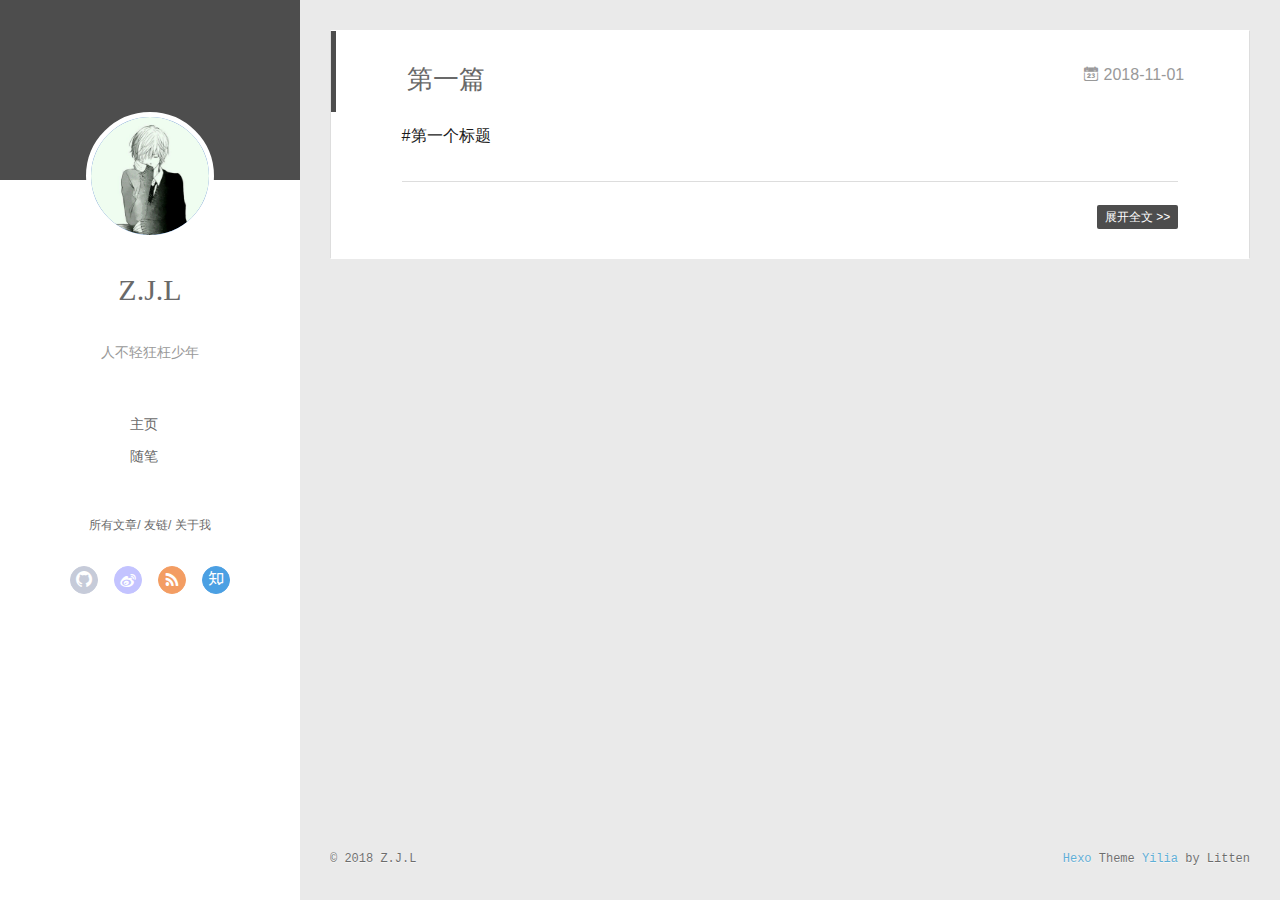
==== index.html @ ab275762 "Site updated: 2018-11-01 22:11:10" ====
<!DOCTYPE html>
<html>
<head><meta name="generator" content="Hexo 3.8.0">
  <meta charset="utf-8">
  
  <meta name="renderer" content="webkit">
  <meta http-equiv="X-UA-Compatible" content="IE=edge">
  <link rel="dns-prefetch" href="airoure.xyz">
  <title>Airoure</title>
  <meta name="viewport" content="width=device-width, initial-scale=1, maximum-scale=1">
  <meta property="og:type" content="website">
<meta property="og:title" content="Airoure">
<meta property="og:url" content="airoure.xyz/index.html">
<meta property="og:site_name" content="Airoure">
<meta property="og:locale" content="zh-CN">
<meta name="twitter:card" content="summary">
<meta name="twitter:title" content="Airoure">
  
    <link rel="alternative" href="/atom.xml" title="Airoure" type="application/atom+xml">
  
  
    <link rel="icon" href="/favicon.png">
  
  <link rel="stylesheet" type="text/css" href="/./main.0cf68a.css">
  <style type="text/css">
  
    #container.show {
      background: linear-gradient(200deg,#a0cfe4,#e8c37e);
    }
  </style>
  

  

</head>
</html>
<body>
  <div id="container" q-class="show:isCtnShow">
    <canvas id="anm-canvas" class="anm-canvas"></canvas>
    <div class="left-col" q-class="show:isShow">
      
<div class="overlay" style="background: #4d4d4d"></div>
<div class="intrude-less">
	<header id="header" class="inner">
		<a href="/" class="profilepic">
			<img src="/head.jpg" class="js-avatar">
		</a>
		<hgroup>
		  <h1 class="header-author"><a href="/">Z.J.L</a></h1>
		</hgroup>
		
		<p class="header-subtitle">人不轻狂枉少年</p>
		

		<nav class="header-menu">
			<ul>
			
				<li><a href="/">主页</a></li>
	        
				<li><a href="/tags/随笔/">随笔</a></li>
	        
			</ul>
		</nav>
		<nav class="header-smart-menu">
    		
    			
    			<a q-on="click: openSlider(e, 'innerArchive')" href="javascript:void(0)">所有文章</a>
    			
            
    			
    			<a q-on="click: openSlider(e, 'friends')" href="javascript:void(0)">友链</a>
    			
            
    			
    			<a q-on="click: openSlider(e, 'aboutme')" href="javascript:void(0)">关于我</a>
    			
            
		</nav>
		<nav class="header-nav">
			<div class="social">
				
					<a class="github" target="_blank" href="#" title="github"><i class="icon-github"></i></a>
		        
					<a class="weibo" target="_blank" href="#" title="weibo"><i class="icon-weibo"></i></a>
		        
					<a class="rss" target="_blank" href="#" title="rss"><i class="icon-rss"></i></a>
		        
					<a class="zhihu" target="_blank" href="#" title="zhihu"><i class="icon-zhihu"></i></a>
		        
			</div>
		</nav>
	</header>		
</div>

    </div>
    <div class="mid-col" q-class="show:isShow,hide:isShow|isFalse">
      
<nav id="mobile-nav">
  	<div class="overlay js-overlay" style="background: #4d4d4d"></div>
	<div class="btnctn js-mobile-btnctn">
  		<div class="slider-trigger list" q-on="click: openSlider(e)"><i class="icon icon-sort"></i></div>
	</div>
	<div class="intrude-less">
		<header id="header" class="inner">
			<div class="profilepic">
				<img src="/head.jpg" class="js-avatar">
			</div>
			<hgroup>
			  <h1 class="header-author js-header-author">Z.J.L</h1>
			</hgroup>
			
			<p class="header-subtitle"><i class="icon icon-quo-left"></i>人不轻狂枉少年<i class="icon icon-quo-right"></i></p>
			
			
			
				
			
				
			
			
			
			<nav class="header-nav">
				<div class="social">
					
						<a class="github" target="_blank" href="#" title="github"><i class="icon-github"></i></a>
			        
						<a class="weibo" target="_blank" href="#" title="weibo"><i class="icon-weibo"></i></a>
			        
						<a class="rss" target="_blank" href="#" title="rss"><i class="icon-rss"></i></a>
			        
						<a class="zhihu" target="_blank" href="#" title="zhihu"><i class="icon-zhihu"></i></a>
			        
				</div>
			</nav>

			<nav class="header-menu js-header-menu">
				<ul style="width: 50%">
				
				
					<li style="width: 50%"><a href="/">主页</a></li>
		        
					<li style="width: 50%"><a href="/tags/随笔/">随笔</a></li>
		        
				</ul>
			</nav>
		</header>				
	</div>
	<div class="mobile-mask" style="display:none" q-show="isShow"></div>
</nav>

      <div id="wrapper" class="body-wrap">
        <div class="menu-l">
          <div class="canvas-wrap">
            <canvas data-colors="#eaeaea" data-sectionHeight="100" data-contentId="js-content" id="myCanvas1" class="anm-canvas"></canvas>
          </div>
          <div id="js-content" class="content-ll">
            
  
    <article id="post-第一篇" class="article article-type-post  article-index" itemscope="" itemprop="blogPost">
  <div class="article-inner">
    
      <header class="article-header">
        
  
    <h1 itemprop="name">
      <a class="article-title" href="/2018/11/01/第一篇/">第一篇</a>
    </h1>
  

        
        <a href="/2018/11/01/第一篇/" class="archive-article-date">
  	<time datetime="2018-11-01T06:57:32.000Z" itemprop="datePublished"><i class="icon-calendar icon"></i>2018-11-01</time>
</a>
        
      </header>
    
    <div class="article-entry" itemprop="articleBody">
      
        <p>#第一个标题</p>

      

      
    </div>
    <div class="article-info article-info-index">
      
      
      

      
        <p class="article-more-link">
          <a class="article-more-a" href="/2018/11/01/第一篇/">展开全文 >></a>
        </p>
      

      
      <div class="clearfix"></div>
    </div>
  </div>
</article>

<aside class="wrap-side-operation">
    <div class="mod-side-operation">
        
        <div class="jump-container" id="js-jump-container" style="display:none;">
            <a href="javascript:void(0)" class="mod-side-operation__jump-to-top">
                <i class="icon-font icon-back"></i>
            </a>
            <div id="js-jump-plan-container" class="jump-plan-container" style="top: -11px;">
                <i class="icon-font icon-plane jump-plane"></i>
            </div>
        </div>
        
        
    </div>
</aside>




  
  


          </div>
        </div>
      </div>
      <footer id="footer">
  <div class="outer">
    <div id="footer-info">
    	<div class="footer-left">
    		&copy; 2018 Z.J.L
    	</div>
      	<div class="footer-right">
      		<a href="http://hexo.io/" target="_blank">Hexo</a>  Theme <a href="https://github.com/litten/hexo-theme-yilia" target="_blank">Yilia</a> by Litten
      	</div>
    </div>
  </div>
</footer>
    </div>
    <script>
	var yiliaConfig = {
		mathjax: false,
		isHome: true,
		isPost: false,
		isArchive: false,
		isTag: false,
		isCategory: false,
		open_in_new: false,
		toc_hide_index: true,
		root: "/",
		innerArchive: true,
		showTags: false
	}
</script>

<script>!function(t){function n(e){if(r[e])return r[e].exports;var i=r[e]={exports:{},id:e,loaded:!1};return t[e].call(i.exports,i,i.exports,n),i.loaded=!0,i.exports}var r={};n.m=t,n.c=r,n.p="./",n(0)}([function(t,n,r){r(195),t.exports=r(191)},function(t,n,r){var e=r(3),i=r(52),o=r(27),u=r(28),c=r(53),f="prototype",a=function(t,n,r){var s,l,h,v,p=t&a.F,d=t&a.G,y=t&a.S,g=t&a.P,b=t&a.B,m=d?e:y?e[n]||(e[n]={}):(e[n]||{})[f],x=d?i:i[n]||(i[n]={}),w=x[f]||(x[f]={});d&&(r=n);for(s in r)l=!p&&m&&void 0!==m[s],h=(l?m:r)[s],v=b&&l?c(h,e):g&&"function"==typeof h?c(Function.call,h):h,m&&u(m,s,h,t&a.U),x[s]!=h&&o(x,s,v),g&&w[s]!=h&&(w[s]=h)};e.core=i,a.F=1,a.G=2,a.S=4,a.P=8,a.B=16,a.W=32,a.U=64,a.R=128,t.exports=a},function(t,n,r){var e=r(6);t.exports=function(t){if(!e(t))throw TypeError(t+" is not an object!");return t}},function(t,n){var r=t.exports="undefined"!=typeof window&&window.Math==Math?window:"undefined"!=typeof self&&self.Math==Math?self:Function("return this")();"number"==typeof __g&&(__g=r)},function(t,n){t.exports=function(t){try{return!!t()}catch(t){return!0}}},function(t,n){var r=t.exports="undefined"!=typeof window&&window.Math==Math?window:"undefined"!=typeof self&&self.Math==Math?self:Function("return this")();"number"==typeof __g&&(__g=r)},function(t,n){t.exports=function(t){return"object"==typeof t?null!==t:"function"==typeof t}},function(t,n,r){var e=r(126)("wks"),i=r(76),o=r(3).Symbol,u="function"==typeof o;(t.exports=function(t){return e[t]||(e[t]=u&&o[t]||(u?o:i)("Symbol."+t))}).store=e},function(t,n){var r={}.hasOwnProperty;t.exports=function(t,n){return r.call(t,n)}},function(t,n,r){var e=r(94),i=r(33);t.exports=function(t){return e(i(t))}},function(t,n,r){t.exports=!r(4)(function(){return 7!=Object.defineProperty({},"a",{get:function(){return 7}}).a})},function(t,n,r){var e=r(2),i=r(167),o=r(50),u=Object.defineProperty;n.f=r(10)?Object.defineProperty:function(t,n,r){if(e(t),n=o(n,!0),e(r),i)try{return u(t,n,r)}catch(t){}if("get"in r||"set"in r)throw TypeError("Accessors not supported!");return"value"in r&&(t[n]=r.value),t}},function(t,n,r){t.exports=!r(18)(function(){return 7!=Object.defineProperty({},"a",{get:function(){return 7}}).a})},function(t,n,r){var e=r(14),i=r(22);t.exports=r(12)?function(t,n,r){return e.f(t,n,i(1,r))}:function(t,n,r){return t[n]=r,t}},function(t,n,r){var e=r(20),i=r(58),o=r(42),u=Object.defineProperty;n.f=r(12)?Object.defineProperty:function(t,n,r){if(e(t),n=o(n,!0),e(r),i)try{return u(t,n,r)}catch(t){}if("get"in r||"set"in r)throw TypeError("Accessors not supported!");return"value"in r&&(t[n]=r.value),t}},function(t,n,r){var e=r(40)("wks"),i=r(23),o=r(5).Symbol,u="function"==typeof o;(t.exports=function(t){return e[t]||(e[t]=u&&o[t]||(u?o:i)("Symbol."+t))}).store=e},function(t,n,r){var e=r(67),i=Math.min;t.exports=function(t){return t>0?i(e(t),9007199254740991):0}},function(t,n,r){var e=r(46);t.exports=function(t){return Object(e(t))}},function(t,n){t.exports=function(t){try{return!!t()}catch(t){return!0}}},function(t,n,r){var e=r(63),i=r(34);t.exports=Object.keys||function(t){return e(t,i)}},function(t,n,r){var e=r(21);t.exports=function(t){if(!e(t))throw TypeError(t+" is not an object!");return t}},function(t,n){t.exports=function(t){return"object"==typeof t?null!==t:"function"==typeof t}},function(t,n){t.exports=function(t,n){return{enumerable:!(1&t),configurable:!(2&t),writable:!(4&t),value:n}}},function(t,n){var r=0,e=Math.random();t.exports=function(t){return"Symbol(".concat(void 0===t?"":t,")_",(++r+e).toString(36))}},function(t,n){var r={}.hasOwnProperty;t.exports=function(t,n){return r.call(t,n)}},function(t,n){var r=t.exports={version:"2.4.0"};"number"==typeof __e&&(__e=r)},function(t,n){t.exports=function(t){if("function"!=typeof t)throw TypeError(t+" is not a function!");return t}},function(t,n,r){var e=r(11),i=r(66);t.exports=r(10)?function(t,n,r){return e.f(t,n,i(1,r))}:function(t,n,r){return t[n]=r,t}},function(t,n,r){var e=r(3),i=r(27),o=r(24),u=r(76)("src"),c="toString",f=Function[c],a=(""+f).split(c);r(52).inspectSource=function(t){return f.call(t)},(t.exports=function(t,n,r,c){var f="function"==typeof r;f&&(o(r,"name")||i(r,"name",n)),t[n]!==r&&(f&&(o(r,u)||i(r,u,t[n]?""+t[n]:a.join(String(n)))),t===e?t[n]=r:c?t[n]?t[n]=r:i(t,n,r):(delete t[n],i(t,n,r)))})(Function.prototype,c,function(){return"function"==typeof this&&this[u]||f.call(this)})},function(t,n,r){var e=r(1),i=r(4),o=r(46),u=function(t,n,r,e){var i=String(o(t)),u="<"+n;return""!==r&&(u+=" "+r+'="'+String(e).replace(/"/g,"&quot;")+'"'),u+">"+i+"</"+n+">"};t.exports=function(t,n){var r={};r[t]=n(u),e(e.P+e.F*i(function(){var n=""[t]('"');return n!==n.toLowerCase()||n.split('"').length>3}),"String",r)}},function(t,n,r){var e=r(115),i=r(46);t.exports=function(t){return e(i(t))}},function(t,n,r){var e=r(116),i=r(66),o=r(30),u=r(50),c=r(24),f=r(167),a=Object.getOwnPropertyDescriptor;n.f=r(10)?a:function(t,n){if(t=o(t),n=u(n,!0),f)try{return a(t,n)}catch(t){}if(c(t,n))return i(!e.f.call(t,n),t[n])}},function(t,n,r){var e=r(24),i=r(17),o=r(145)("IE_PROTO"),u=Object.prototype;t.exports=Object.getPrototypeOf||function(t){return t=i(t),e(t,o)?t[o]:"function"==typeof t.constructor&&t instanceof t.constructor?t.constructor.prototype:t instanceof Object?u:null}},function(t,n){t.exports=function(t){if(void 0==t)throw TypeError("Can't call method on  "+t);return t}},function(t,n){t.exports="constructor,hasOwnProperty,isPrototypeOf,propertyIsEnumerable,toLocaleString,toString,valueOf".split(",")},function(t,n){t.exports={}},function(t,n){t.exports=!0},function(t,n){n.f={}.propertyIsEnumerable},function(t,n,r){var e=r(14).f,i=r(8),o=r(15)("toStringTag");t.exports=function(t,n,r){t&&!i(t=r?t:t.prototype,o)&&e(t,o,{configurable:!0,value:n})}},function(t,n,r){var e=r(40)("keys"),i=r(23);t.exports=function(t){return e[t]||(e[t]=i(t))}},function(t,n,r){var e=r(5),i="__core-js_shared__",o=e[i]||(e[i]={});t.exports=function(t){return o[t]||(o[t]={})}},function(t,n){var r=Math.ceil,e=Math.floor;t.exports=function(t){return isNaN(t=+t)?0:(t>0?e:r)(t)}},function(t,n,r){var e=r(21);t.exports=function(t,n){if(!e(t))return t;var r,i;if(n&&"function"==typeof(r=t.toString)&&!e(i=r.call(t)))return i;if("function"==typeof(r=t.valueOf)&&!e(i=r.call(t)))return i;if(!n&&"function"==typeof(r=t.toString)&&!e(i=r.call(t)))return i;throw TypeError("Can't convert object to primitive value")}},function(t,n,r){var e=r(5),i=r(25),o=r(36),u=r(44),c=r(14).f;t.exports=function(t){var n=i.Symbol||(i.Symbol=o?{}:e.Symbol||{});"_"==t.charAt(0)||t in n||c(n,t,{value:u.f(t)})}},function(t,n,r){n.f=r(15)},function(t,n){var r={}.toString;t.exports=function(t){return r.call(t).slice(8,-1)}},function(t,n){t.exports=function(t){if(void 0==t)throw TypeError("Can't call method on  "+t);return t}},function(t,n,r){var e=r(4);t.exports=function(t,n){return!!t&&e(function(){n?t.call(null,function(){},1):t.call(null)})}},function(t,n,r){var e=r(53),i=r(115),o=r(17),u=r(16),c=r(203);t.exports=function(t,n){var r=1==t,f=2==t,a=3==t,s=4==t,l=6==t,h=5==t||l,v=n||c;return function(n,c,p){for(var d,y,g=o(n),b=i(g),m=e(c,p,3),x=u(b.length),w=0,S=r?v(n,x):f?v(n,0):void 0;x>w;w++)if((h||w in b)&&(d=b[w],y=m(d,w,g),t))if(r)S[w]=y;else if(y)switch(t){case 3:return!0;case 5:return d;case 6:return w;case 2:S.push(d)}else if(s)return!1;return l?-1:a||s?s:S}}},function(t,n,r){var e=r(1),i=r(52),o=r(4);t.exports=function(t,n){var r=(i.Object||{})[t]||Object[t],u={};u[t]=n(r),e(e.S+e.F*o(function(){r(1)}),"Object",u)}},function(t,n,r){var e=r(6);t.exports=function(t,n){if(!e(t))return t;var r,i;if(n&&"function"==typeof(r=t.toString)&&!e(i=r.call(t)))return i;if("function"==typeof(r=t.valueOf)&&!e(i=r.call(t)))return i;if(!n&&"function"==typeof(r=t.toString)&&!e(i=r.call(t)))return i;throw TypeError("Can't convert object to primitive value")}},function(t,n,r){var e=r(5),i=r(25),o=r(91),u=r(13),c="prototype",f=function(t,n,r){var a,s,l,h=t&f.F,v=t&f.G,p=t&f.S,d=t&f.P,y=t&f.B,g=t&f.W,b=v?i:i[n]||(i[n]={}),m=b[c],x=v?e:p?e[n]:(e[n]||{})[c];v&&(r=n);for(a in r)(s=!h&&x&&void 0!==x[a])&&a in b||(l=s?x[a]:r[a],b[a]=v&&"function"!=typeof x[a]?r[a]:y&&s?o(l,e):g&&x[a]==l?function(t){var n=function(n,r,e){if(this instanceof t){switch(arguments.length){case 0:return new t;case 1:return new t(n);case 2:return new t(n,r)}return new t(n,r,e)}return t.apply(this,arguments)};return n[c]=t[c],n}(l):d&&"function"==typeof l?o(Function.call,l):l,d&&((b.virtual||(b.virtual={}))[a]=l,t&f.R&&m&&!m[a]&&u(m,a,l)))};f.F=1,f.G=2,f.S=4,f.P=8,f.B=16,f.W=32,f.U=64,f.R=128,t.exports=f},function(t,n){var r=t.exports={version:"2.4.0"};"number"==typeof __e&&(__e=r)},function(t,n,r){var e=r(26);t.exports=function(t,n,r){if(e(t),void 0===n)return t;switch(r){case 1:return function(r){return t.call(n,r)};case 2:return function(r,e){return t.call(n,r,e)};case 3:return function(r,e,i){return t.call(n,r,e,i)}}return function(){return t.apply(n,arguments)}}},function(t,n,r){var e=r(183),i=r(1),o=r(126)("metadata"),u=o.store||(o.store=new(r(186))),c=function(t,n,r){var i=u.get(t);if(!i){if(!r)return;u.set(t,i=new e)}var o=i.get(n);if(!o){if(!r)return;i.set(n,o=new e)}return o},f=function(t,n,r){var e=c(n,r,!1);return void 0!==e&&e.has(t)},a=function(t,n,r){var e=c(n,r,!1);return void 0===e?void 0:e.get(t)},s=function(t,n,r,e){c(r,e,!0).set(t,n)},l=function(t,n){var r=c(t,n,!1),e=[];return r&&r.forEach(function(t,n){e.push(n)}),e},h=function(t){return void 0===t||"symbol"==typeof t?t:String(t)},v=function(t){i(i.S,"Reflect",t)};t.exports={store:u,map:c,has:f,get:a,set:s,keys:l,key:h,exp:v}},function(t,n,r){"use strict";if(r(10)){var e=r(69),i=r(3),o=r(4),u=r(1),c=r(127),f=r(152),a=r(53),s=r(68),l=r(66),h=r(27),v=r(73),p=r(67),d=r(16),y=r(75),g=r(50),b=r(24),m=r(180),x=r(114),w=r(6),S=r(17),_=r(137),O=r(70),E=r(32),P=r(71).f,j=r(154),F=r(76),M=r(7),A=r(48),N=r(117),T=r(146),I=r(155),k=r(80),L=r(123),R=r(74),C=r(130),D=r(160),U=r(11),W=r(31),G=U.f,B=W.f,V=i.RangeError,z=i.TypeError,q=i.Uint8Array,K="ArrayBuffer",J="Shared"+K,Y="BYTES_PER_ELEMENT",H="prototype",$=Array[H],X=f.ArrayBuffer,Q=f.DataView,Z=A(0),tt=A(2),nt=A(3),rt=A(4),et=A(5),it=A(6),ot=N(!0),ut=N(!1),ct=I.values,ft=I.keys,at=I.entries,st=$.lastIndexOf,lt=$.reduce,ht=$.reduceRight,vt=$.join,pt=$.sort,dt=$.slice,yt=$.toString,gt=$.toLocaleString,bt=M("iterator"),mt=M("toStringTag"),xt=F("typed_constructor"),wt=F("def_constructor"),St=c.CONSTR,_t=c.TYPED,Ot=c.VIEW,Et="Wrong length!",Pt=A(1,function(t,n){return Tt(T(t,t[wt]),n)}),jt=o(function(){return 1===new q(new Uint16Array([1]).buffer)[0]}),Ft=!!q&&!!q[H].set&&o(function(){new q(1).set({})}),Mt=function(t,n){if(void 0===t)throw z(Et);var r=+t,e=d(t);if(n&&!m(r,e))throw V(Et);return e},At=function(t,n){var r=p(t);if(r<0||r%n)throw V("Wrong offset!");return r},Nt=function(t){if(w(t)&&_t in t)return t;throw z(t+" is not a typed array!")},Tt=function(t,n){if(!(w(t)&&xt in t))throw z("It is not a typed array constructor!");return new t(n)},It=function(t,n){return kt(T(t,t[wt]),n)},kt=function(t,n){for(var r=0,e=n.length,i=Tt(t,e);e>r;)i[r]=n[r++];return i},Lt=function(t,n,r){G(t,n,{get:function(){return this._d[r]}})},Rt=function(t){var n,r,e,i,o,u,c=S(t),f=arguments.length,s=f>1?arguments[1]:void 0,l=void 0!==s,h=j(c);if(void 0!=h&&!_(h)){for(u=h.call(c),e=[],n=0;!(o=u.next()).done;n++)e.push(o.value);c=e}for(l&&f>2&&(s=a(s,arguments[2],2)),n=0,r=d(c.length),i=Tt(this,r);r>n;n++)i[n]=l?s(c[n],n):c[n];return i},Ct=function(){for(var t=0,n=arguments.length,r=Tt(this,n);n>t;)r[t]=arguments[t++];return r},Dt=!!q&&o(function(){gt.call(new q(1))}),Ut=function(){return gt.apply(Dt?dt.call(Nt(this)):Nt(this),arguments)},Wt={copyWithin:function(t,n){return D.call(Nt(this),t,n,arguments.length>2?arguments[2]:void 0)},every:function(t){return rt(Nt(this),t,arguments.length>1?arguments[1]:void 0)},fill:function(t){return C.apply(Nt(this),arguments)},filter:function(t){return It(this,tt(Nt(this),t,arguments.length>1?arguments[1]:void 0))},find:function(t){return et(Nt(this),t,arguments.length>1?arguments[1]:void 0)},findIndex:function(t){return it(Nt(this),t,arguments.length>1?arguments[1]:void 0)},forEach:function(t){Z(Nt(this),t,arguments.length>1?arguments[1]:void 0)},indexOf:function(t){return ut(Nt(this),t,arguments.length>1?arguments[1]:void 0)},includes:function(t){return ot(Nt(this),t,arguments.length>1?arguments[1]:void 0)},join:function(t){return vt.apply(Nt(this),arguments)},lastIndexOf:function(t){return st.apply(Nt(this),arguments)},map:function(t){return Pt(Nt(this),t,arguments.length>1?arguments[1]:void 0)},reduce:function(t){return lt.apply(Nt(this),arguments)},reduceRight:function(t){return ht.apply(Nt(this),arguments)},reverse:function(){for(var t,n=this,r=Nt(n).length,e=Math.floor(r/2),i=0;i<e;)t=n[i],n[i++]=n[--r],n[r]=t;return n},some:function(t){return nt(Nt(this),t,arguments.length>1?arguments[1]:void 0)},sort:function(t){return pt.call(Nt(this),t)},subarray:function(t,n){var r=Nt(this),e=r.length,i=y(t,e);return new(T(r,r[wt]))(r.buffer,r.byteOffset+i*r.BYTES_PER_ELEMENT,d((void 0===n?e:y(n,e))-i))}},Gt=function(t,n){return It(this,dt.call(Nt(this),t,n))},Bt=function(t){Nt(this);var n=At(arguments[1],1),r=this.length,e=S(t),i=d(e.length),o=0;if(i+n>r)throw V(Et);for(;o<i;)this[n+o]=e[o++]},Vt={entries:function(){return at.call(Nt(this))},keys:function(){return ft.call(Nt(this))},values:function(){return ct.call(Nt(this))}},zt=function(t,n){return w(t)&&t[_t]&&"symbol"!=typeof n&&n in t&&String(+n)==String(n)},qt=function(t,n){return zt(t,n=g(n,!0))?l(2,t[n]):B(t,n)},Kt=function(t,n,r){return!(zt(t,n=g(n,!0))&&w(r)&&b(r,"value"))||b(r,"get")||b(r,"set")||r.configurable||b(r,"writable")&&!r.writable||b(r,"enumerable")&&!r.enumerable?G(t,n,r):(t[n]=r.value,t)};St||(W.f=qt,U.f=Kt),u(u.S+u.F*!St,"Object",{getOwnPropertyDescriptor:qt,defineProperty:Kt}),o(function(){yt.call({})})&&(yt=gt=function(){return vt.call(this)});var Jt=v({},Wt);v(Jt,Vt),h(Jt,bt,Vt.values),v(Jt,{slice:Gt,set:Bt,constructor:function(){},toString:yt,toLocaleString:Ut}),Lt(Jt,"buffer","b"),Lt(Jt,"byteOffset","o"),Lt(Jt,"byteLength","l"),Lt(Jt,"length","e"),G(Jt,mt,{get:function(){return this[_t]}}),t.exports=function(t,n,r,f){f=!!f;var a=t+(f?"Clamped":"")+"Array",l="Uint8Array"!=a,v="get"+t,p="set"+t,y=i[a],g=y||{},b=y&&E(y),m=!y||!c.ABV,S={},_=y&&y[H],j=function(t,r){var e=t._d;return e.v[v](r*n+e.o,jt)},F=function(t,r,e){var i=t._d;f&&(e=(e=Math.round(e))<0?0:e>255?255:255&e),i.v[p](r*n+i.o,e,jt)},M=function(t,n){G(t,n,{get:function(){return j(this,n)},set:function(t){return F(this,n,t)},enumerable:!0})};m?(y=r(function(t,r,e,i){s(t,y,a,"_d");var o,u,c,f,l=0,v=0;if(w(r)){if(!(r instanceof X||(f=x(r))==K||f==J))return _t in r?kt(y,r):Rt.call(y,r);o=r,v=At(e,n);var p=r.byteLength;if(void 0===i){if(p%n)throw V(Et);if((u=p-v)<0)throw V(Et)}else if((u=d(i)*n)+v>p)throw V(Et);c=u/n}else c=Mt(r,!0),u=c*n,o=new X(u);for(h(t,"_d",{b:o,o:v,l:u,e:c,v:new Q(o)});l<c;)M(t,l++)}),_=y[H]=O(Jt),h(_,"constructor",y)):L(function(t){new y(null),new y(t)},!0)||(y=r(function(t,r,e,i){s(t,y,a);var o;return w(r)?r instanceof X||(o=x(r))==K||o==J?void 0!==i?new g(r,At(e,n),i):void 0!==e?new g(r,At(e,n)):new g(r):_t in r?kt(y,r):Rt.call(y,r):new g(Mt(r,l))}),Z(b!==Function.prototype?P(g).concat(P(b)):P(g),function(t){t in y||h(y,t,g[t])}),y[H]=_,e||(_.constructor=y));var A=_[bt],N=!!A&&("values"==A.name||void 0==A.name),T=Vt.values;h(y,xt,!0),h(_,_t,a),h(_,Ot,!0),h(_,wt,y),(f?new y(1)[mt]==a:mt in _)||G(_,mt,{get:function(){return a}}),S[a]=y,u(u.G+u.W+u.F*(y!=g),S),u(u.S,a,{BYTES_PER_ELEMENT:n,from:Rt,of:Ct}),Y in _||h(_,Y,n),u(u.P,a,Wt),R(a),u(u.P+u.F*Ft,a,{set:Bt}),u(u.P+u.F*!N,a,Vt),u(u.P+u.F*(_.toString!=yt),a,{toString:yt}),u(u.P+u.F*o(function(){new y(1).slice()}),a,{slice:Gt}),u(u.P+u.F*(o(function(){return[1,2].toLocaleString()!=new y([1,2]).toLocaleString()})||!o(function(){_.toLocaleString.call([1,2])})),a,{toLocaleString:Ut}),k[a]=N?A:T,e||N||h(_,bt,T)}}else t.exports=function(){}},function(t,n){var r={}.toString;t.exports=function(t){return r.call(t).slice(8,-1)}},function(t,n,r){var e=r(21),i=r(5).document,o=e(i)&&e(i.createElement);t.exports=function(t){return o?i.createElement(t):{}}},function(t,n,r){t.exports=!r(12)&&!r(18)(function(){return 7!=Object.defineProperty(r(57)("div"),"a",{get:function(){return 7}}).a})},function(t,n,r){"use strict";var e=r(36),i=r(51),o=r(64),u=r(13),c=r(8),f=r(35),a=r(96),s=r(38),l=r(103),h=r(15)("iterator"),v=!([].keys&&"next"in[].keys()),p="keys",d="values",y=function(){return this};t.exports=function(t,n,r,g,b,m,x){a(r,n,g);var w,S,_,O=function(t){if(!v&&t in F)return F[t];switch(t){case p:case d:return function(){return new r(this,t)}}return function(){return new r(this,t)}},E=n+" Iterator",P=b==d,j=!1,F=t.prototype,M=F[h]||F["@@iterator"]||b&&F[b],A=M||O(b),N=b?P?O("entries"):A:void 0,T="Array"==n?F.entries||M:M;if(T&&(_=l(T.call(new t)))!==Object.prototype&&(s(_,E,!0),e||c(_,h)||u(_,h,y)),P&&M&&M.name!==d&&(j=!0,A=function(){return M.call(this)}),e&&!x||!v&&!j&&F[h]||u(F,h,A),f[n]=A,f[E]=y,b)if(w={values:P?A:O(d),keys:m?A:O(p),entries:N},x)for(S in w)S in F||o(F,S,w[S]);else i(i.P+i.F*(v||j),n,w);return w}},function(t,n,r){var e=r(20),i=r(100),o=r(34),u=r(39)("IE_PROTO"),c=function(){},f="prototype",a=function(){var t,n=r(57)("iframe"),e=o.length;for(n.style.display="none",r(93).appendChild(n),n.src="javascript:",t=n.contentWindow.document,t.open(),t.write("<script>document.F=Object<\/script>"),t.close(),a=t.F;e--;)delete a[f][o[e]];return a()};t.exports=Object.create||function(t,n){var r;return null!==t?(c[f]=e(t),r=new c,c[f]=null,r[u]=t):r=a(),void 0===n?r:i(r,n)}},function(t,n,r){var e=r(63),i=r(34).concat("length","prototype");n.f=Object.getOwnPropertyNames||function(t){return e(t,i)}},function(t,n){n.f=Object.getOwnPropertySymbols},function(t,n,r){var e=r(8),i=r(9),o=r(90)(!1),u=r(39)("IE_PROTO");t.exports=function(t,n){var r,c=i(t),f=0,a=[];for(r in c)r!=u&&e(c,r)&&a.push(r);for(;n.length>f;)e(c,r=n[f++])&&(~o(a,r)||a.push(r));return a}},function(t,n,r){t.exports=r(13)},function(t,n,r){var e=r(76)("meta"),i=r(6),o=r(24),u=r(11).f,c=0,f=Object.isExtensible||function(){return!0},a=!r(4)(function(){return f(Object.preventExtensions({}))}),s=function(t){u(t,e,{value:{i:"O"+ ++c,w:{}}})},l=function(t,n){if(!i(t))return"symbol"==typeof t?t:("string"==typeof t?"S":"P")+t;if(!o(t,e)){if(!f(t))return"F";if(!n)return"E";s(t)}return t[e].i},h=function(t,n){if(!o(t,e)){if(!f(t))return!0;if(!n)return!1;s(t)}return t[e].w},v=function(t){return a&&p.NEED&&f(t)&&!o(t,e)&&s(t),t},p=t.exports={KEY:e,NEED:!1,fastKey:l,getWeak:h,onFreeze:v}},function(t,n){t.exports=function(t,n){return{enumerable:!(1&t),configurable:!(2&t),writable:!(4&t),value:n}}},function(t,n){var r=Math.ceil,e=Math.floor;t.exports=function(t){return isNaN(t=+t)?0:(t>0?e:r)(t)}},function(t,n){t.exports=function(t,n,r,e){if(!(t instanceof n)||void 0!==e&&e in t)throw TypeError(r+": incorrect invocation!");return t}},function(t,n){t.exports=!1},function(t,n,r){var e=r(2),i=r(173),o=r(133),u=r(145)("IE_PROTO"),c=function(){},f="prototype",a=function(){var t,n=r(132)("iframe"),e=o.length;for(n.style.display="none",r(135).appendChild(n),n.src="javascript:",t=n.contentWindow.document,t.open(),t.write("<script>document.F=Object<\/script>"),t.close(),a=t.F;e--;)delete a[f][o[e]];return a()};t.exports=Object.create||function(t,n){var r;return null!==t?(c[f]=e(t),r=new c,c[f]=null,r[u]=t):r=a(),void 0===n?r:i(r,n)}},function(t,n,r){var e=r(175),i=r(133).concat("length","prototype");n.f=Object.getOwnPropertyNames||function(t){return e(t,i)}},function(t,n,r){var e=r(175),i=r(133);t.exports=Object.keys||function(t){return e(t,i)}},function(t,n,r){var e=r(28);t.exports=function(t,n,r){for(var i in n)e(t,i,n[i],r);return t}},function(t,n,r){"use strict";var e=r(3),i=r(11),o=r(10),u=r(7)("species");t.exports=function(t){var n=e[t];o&&n&&!n[u]&&i.f(n,u,{configurable:!0,get:function(){return this}})}},function(t,n,r){var e=r(67),i=Math.max,o=Math.min;t.exports=function(t,n){return t=e(t),t<0?i(t+n,0):o(t,n)}},function(t,n){var r=0,e=Math.random();t.exports=function(t){return"Symbol(".concat(void 0===t?"":t,")_",(++r+e).toString(36))}},function(t,n,r){var e=r(33);t.exports=function(t){return Object(e(t))}},function(t,n,r){var e=r(7)("unscopables"),i=Array.prototype;void 0==i[e]&&r(27)(i,e,{}),t.exports=function(t){i[e][t]=!0}},function(t,n,r){var e=r(53),i=r(169),o=r(137),u=r(2),c=r(16),f=r(154),a={},s={},n=t.exports=function(t,n,r,l,h){var v,p,d,y,g=h?function(){return t}:f(t),b=e(r,l,n?2:1),m=0;if("function"!=typeof g)throw TypeError(t+" is not iterable!");if(o(g)){for(v=c(t.length);v>m;m++)if((y=n?b(u(p=t[m])[0],p[1]):b(t[m]))===a||y===s)return y}else for(d=g.call(t);!(p=d.next()).done;)if((y=i(d,b,p.value,n))===a||y===s)return y};n.BREAK=a,n.RETURN=s},function(t,n){t.exports={}},function(t,n,r){var e=r(11).f,i=r(24),o=r(7)("toStringTag");t.exports=function(t,n,r){t&&!i(t=r?t:t.prototype,o)&&e(t,o,{configurable:!0,value:n})}},function(t,n,r){var e=r(1),i=r(46),o=r(4),u=r(150),c="["+u+"]",f="​",a=RegExp("^"+c+c+"*"),s=RegExp(c+c+"*$"),l=function(t,n,r){var i={},c=o(function(){return!!u[t]()||f[t]()!=f}),a=i[t]=c?n(h):u[t];r&&(i[r]=a),e(e.P+e.F*c,"String",i)},h=l.trim=function(t,n){return t=String(i(t)),1&n&&(t=t.replace(a,"")),2&n&&(t=t.replace(s,"")),t};t.exports=l},function(t,n,r){t.exports={default:r(86),__esModule:!0}},function(t,n,r){t.exports={default:r(87),__esModule:!0}},function(t,n,r){"use strict";function e(t){return t&&t.__esModule?t:{default:t}}n.__esModule=!0;var i=r(84),o=e(i),u=r(83),c=e(u),f="function"==typeof c.default&&"symbol"==typeof o.default?function(t){return typeof t}:function(t){return t&&"function"==typeof c.default&&t.constructor===c.default&&t!==c.default.prototype?"symbol":typeof t};n.default="function"==typeof c.default&&"symbol"===f(o.default)?function(t){return void 0===t?"undefined":f(t)}:function(t){return t&&"function"==typeof c.default&&t.constructor===c.default&&t!==c.default.prototype?"symbol":void 0===t?"undefined":f(t)}},function(t,n,r){r(110),r(108),r(111),r(112),t.exports=r(25).Symbol},function(t,n,r){r(109),r(113),t.exports=r(44).f("iterator")},function(t,n){t.exports=function(t){if("function"!=typeof t)throw TypeError(t+" is not a function!");return t}},function(t,n){t.exports=function(){}},function(t,n,r){var e=r(9),i=r(106),o=r(105);t.exports=function(t){return function(n,r,u){var c,f=e(n),a=i(f.length),s=o(u,a);if(t&&r!=r){for(;a>s;)if((c=f[s++])!=c)return!0}else for(;a>s;s++)if((t||s in f)&&f[s]===r)return t||s||0;return!t&&-1}}},function(t,n,r){var e=r(88);t.exports=function(t,n,r){if(e(t),void 0===n)return t;switch(r){case 1:return function(r){return t.call(n,r)};case 2:return function(r,e){return t.call(n,r,e)};case 3:return function(r,e,i){return t.call(n,r,e,i)}}return function(){return t.apply(n,arguments)}}},function(t,n,r){var e=r(19),i=r(62),o=r(37);t.exports=function(t){var n=e(t),r=i.f;if(r)for(var u,c=r(t),f=o.f,a=0;c.length>a;)f.call(t,u=c[a++])&&n.push(u);return n}},function(t,n,r){t.exports=r(5).document&&document.documentElement},function(t,n,r){var e=r(56);t.exports=Object("z").propertyIsEnumerable(0)?Object:function(t){return"String"==e(t)?t.split(""):Object(t)}},function(t,n,r){var e=r(56);t.exports=Array.isArray||function(t){return"Array"==e(t)}},function(t,n,r){"use strict";var e=r(60),i=r(22),o=r(38),u={};r(13)(u,r(15)("iterator"),function(){return this}),t.exports=function(t,n,r){t.prototype=e(u,{next:i(1,r)}),o(t,n+" Iterator")}},function(t,n){t.exports=function(t,n){return{value:n,done:!!t}}},function(t,n,r){var e=r(19),i=r(9);t.exports=function(t,n){for(var r,o=i(t),u=e(o),c=u.length,f=0;c>f;)if(o[r=u[f++]]===n)return r}},function(t,n,r){var e=r(23)("meta"),i=r(21),o=r(8),u=r(14).f,c=0,f=Object.isExtensible||function(){return!0},a=!r(18)(function(){return f(Object.preventExtensions({}))}),s=function(t){u(t,e,{value:{i:"O"+ ++c,w:{}}})},l=function(t,n){if(!i(t))return"symbol"==typeof t?t:("string"==typeof t?"S":"P")+t;if(!o(t,e)){if(!f(t))return"F";if(!n)return"E";s(t)}return t[e].i},h=function(t,n){if(!o(t,e)){if(!f(t))return!0;if(!n)return!1;s(t)}return t[e].w},v=function(t){return a&&p.NEED&&f(t)&&!o(t,e)&&s(t),t},p=t.exports={KEY:e,NEED:!1,fastKey:l,getWeak:h,onFreeze:v}},function(t,n,r){var e=r(14),i=r(20),o=r(19);t.exports=r(12)?Object.defineProperties:function(t,n){i(t);for(var r,u=o(n),c=u.length,f=0;c>f;)e.f(t,r=u[f++],n[r]);return t}},function(t,n,r){var e=r(37),i=r(22),o=r(9),u=r(42),c=r(8),f=r(58),a=Object.getOwnPropertyDescriptor;n.f=r(12)?a:function(t,n){if(t=o(t),n=u(n,!0),f)try{return a(t,n)}catch(t){}if(c(t,n))return i(!e.f.call(t,n),t[n])}},function(t,n,r){var e=r(9),i=r(61).f,o={}.toString,u="object"==typeof window&&window&&Object.getOwnPropertyNames?Object.getOwnPropertyNames(window):[],c=function(t){try{return i(t)}catch(t){return u.slice()}};t.exports.f=function(t){return u&&"[object Window]"==o.call(t)?c(t):i(e(t))}},function(t,n,r){var e=r(8),i=r(77),o=r(39)("IE_PROTO"),u=Object.prototype;t.exports=Object.getPrototypeOf||function(t){return t=i(t),e(t,o)?t[o]:"function"==typeof t.constructor&&t instanceof t.constructor?t.constructor.prototype:t instanceof Object?u:null}},function(t,n,r){var e=r(41),i=r(33);t.exports=function(t){return function(n,r){var o,u,c=String(i(n)),f=e(r),a=c.length;return f<0||f>=a?t?"":void 0:(o=c.charCodeAt(f),o<55296||o>56319||f+1===a||(u=c.charCodeAt(f+1))<56320||u>57343?t?c.charAt(f):o:t?c.slice(f,f+2):u-56320+(o-55296<<10)+65536)}}},function(t,n,r){var e=r(41),i=Math.max,o=Math.min;t.exports=function(t,n){return t=e(t),t<0?i(t+n,0):o(t,n)}},function(t,n,r){var e=r(41),i=Math.min;t.exports=function(t){return t>0?i(e(t),9007199254740991):0}},function(t,n,r){"use strict";var e=r(89),i=r(97),o=r(35),u=r(9);t.exports=r(59)(Array,"Array",function(t,n){this._t=u(t),this._i=0,this._k=n},function(){var t=this._t,n=this._k,r=this._i++;return!t||r>=t.length?(this._t=void 0,i(1)):"keys"==n?i(0,r):"values"==n?i(0,t[r]):i(0,[r,t[r]])},"values"),o.Arguments=o.Array,e("keys"),e("values"),e("entries")},function(t,n){},function(t,n,r){"use strict";var e=r(104)(!0);r(59)(String,"String",function(t){this._t=String(t),this._i=0},function(){var t,n=this._t,r=this._i;return r>=n.length?{value:void 0,done:!0}:(t=e(n,r),this._i+=t.length,{value:t,done:!1})})},function(t,n,r){"use strict";var e=r(5),i=r(8),o=r(12),u=r(51),c=r(64),f=r(99).KEY,a=r(18),s=r(40),l=r(38),h=r(23),v=r(15),p=r(44),d=r(43),y=r(98),g=r(92),b=r(95),m=r(20),x=r(9),w=r(42),S=r(22),_=r(60),O=r(102),E=r(101),P=r(14),j=r(19),F=E.f,M=P.f,A=O.f,N=e.Symbol,T=e.JSON,I=T&&T.stringify,k="prototype",L=v("_hidden"),R=v("toPrimitive"),C={}.propertyIsEnumerable,D=s("symbol-registry"),U=s("symbols"),W=s("op-symbols"),G=Object[k],B="function"==typeof N,V=e.QObject,z=!V||!V[k]||!V[k].findChild,q=o&&a(function(){return 7!=_(M({},"a",{get:function(){return M(this,"a",{value:7}).a}})).a})?function(t,n,r){var e=F(G,n);e&&delete G[n],M(t,n,r),e&&t!==G&&M(G,n,e)}:M,K=function(t){var n=U[t]=_(N[k]);return n._k=t,n},J=B&&"symbol"==typeof N.iterator?function(t){return"symbol"==typeof t}:function(t){return t instanceof N},Y=function(t,n,r){return t===G&&Y(W,n,r),m(t),n=w(n,!0),m(r),i(U,n)?(r.enumerable?(i(t,L)&&t[L][n]&&(t[L][n]=!1),r=_(r,{enumerable:S(0,!1)})):(i(t,L)||M(t,L,S(1,{})),t[L][n]=!0),q(t,n,r)):M(t,n,r)},H=function(t,n){m(t);for(var r,e=g(n=x(n)),i=0,o=e.length;o>i;)Y(t,r=e[i++],n[r]);return t},$=function(t,n){return void 0===n?_(t):H(_(t),n)},X=function(t){var n=C.call(this,t=w(t,!0));return!(this===G&&i(U,t)&&!i(W,t))&&(!(n||!i(this,t)||!i(U,t)||i(this,L)&&this[L][t])||n)},Q=function(t,n){if(t=x(t),n=w(n,!0),t!==G||!i(U,n)||i(W,n)){var r=F(t,n);return!r||!i(U,n)||i(t,L)&&t[L][n]||(r.enumerable=!0),r}},Z=function(t){for(var n,r=A(x(t)),e=[],o=0;r.length>o;)i(U,n=r[o++])||n==L||n==f||e.push(n);return e},tt=function(t){for(var n,r=t===G,e=A(r?W:x(t)),o=[],u=0;e.length>u;)!i(U,n=e[u++])||r&&!i(G,n)||o.push(U[n]);return o};B||(N=function(){if(this instanceof N)throw TypeError("Symbol is not a constructor!");var t=h(arguments.length>0?arguments[0]:void 0),n=function(r){this===G&&n.call(W,r),i(this,L)&&i(this[L],t)&&(this[L][t]=!1),q(this,t,S(1,r))};return o&&z&&q(G,t,{configurable:!0,set:n}),K(t)},c(N[k],"toString",function(){return this._k}),E.f=Q,P.f=Y,r(61).f=O.f=Z,r(37).f=X,r(62).f=tt,o&&!r(36)&&c(G,"propertyIsEnumerable",X,!0),p.f=function(t){return K(v(t))}),u(u.G+u.W+u.F*!B,{Symbol:N});for(var nt="hasInstance,isConcatSpreadable,iterator,match,replace,search,species,split,toPrimitive,toStringTag,unscopables".split(","),rt=0;nt.length>rt;)v(nt[rt++]);for(var nt=j(v.store),rt=0;nt.length>rt;)d(nt[rt++]);u(u.S+u.F*!B,"Symbol",{for:function(t){return i(D,t+="")?D[t]:D[t]=N(t)},keyFor:function(t){if(J(t))return y(D,t);throw TypeError(t+" is not a symbol!")},useSetter:function(){z=!0},useSimple:function(){z=!1}}),u(u.S+u.F*!B,"Object",{create:$,defineProperty:Y,defineProperties:H,getOwnPropertyDescriptor:Q,getOwnPropertyNames:Z,getOwnPropertySymbols:tt}),T&&u(u.S+u.F*(!B||a(function(){var t=N();return"[null]"!=I([t])||"{}"!=I({a:t})||"{}"!=I(Object(t))})),"JSON",{stringify:function(t){if(void 0!==t&&!J(t)){for(var n,r,e=[t],i=1;arguments.length>i;)e.push(arguments[i++]);return n=e[1],"function"==typeof n&&(r=n),!r&&b(n)||(n=function(t,n){if(r&&(n=r.call(this,t,n)),!J(n))return n}),e[1]=n,I.apply(T,e)}}}),N[k][R]||r(13)(N[k],R,N[k].valueOf),l(N,"Symbol"),l(Math,"Math",!0),l(e.JSON,"JSON",!0)},function(t,n,r){r(43)("asyncIterator")},function(t,n,r){r(43)("observable")},function(t,n,r){r(107);for(var e=r(5),i=r(13),o=r(35),u=r(15)("toStringTag"),c=["NodeList","DOMTokenList","MediaList","StyleSheetList","CSSRuleList"],f=0;f<5;f++){var a=c[f],s=e[a],l=s&&s.prototype;l&&!l[u]&&i(l,u,a),o[a]=o.Array}},function(t,n,r){var e=r(45),i=r(7)("toStringTag"),o="Arguments"==e(function(){return arguments}()),u=function(t,n){try{return t[n]}catch(t){}};t.exports=function(t){var n,r,c;return void 0===t?"Undefined":null===t?"Null":"string"==typeof(r=u(n=Object(t),i))?r:o?e(n):"Object"==(c=e(n))&&"function"==typeof n.callee?"Arguments":c}},function(t,n,r){var e=r(45);t.exports=Object("z").propertyIsEnumerable(0)?Object:function(t){return"String"==e(t)?t.split(""):Object(t)}},function(t,n){n.f={}.propertyIsEnumerable},function(t,n,r){var e=r(30),i=r(16),o=r(75);t.exports=function(t){return function(n,r,u){var c,f=e(n),a=i(f.length),s=o(u,a);if(t&&r!=r){for(;a>s;)if((c=f[s++])!=c)return!0}else for(;a>s;s++)if((t||s in f)&&f[s]===r)return t||s||0;return!t&&-1}}},function(t,n,r){"use strict";var e=r(3),i=r(1),o=r(28),u=r(73),c=r(65),f=r(79),a=r(68),s=r(6),l=r(4),h=r(123),v=r(81),p=r(136);t.exports=function(t,n,r,d,y,g){var b=e[t],m=b,x=y?"set":"add",w=m&&m.prototype,S={},_=function(t){var n=w[t];o(w,t,"delete"==t?function(t){return!(g&&!s(t))&&n.call(this,0===t?0:t)}:"has"==t?function(t){return!(g&&!s(t))&&n.call(this,0===t?0:t)}:"get"==t?function(t){return g&&!s(t)?void 0:n.call(this,0===t?0:t)}:"add"==t?function(t){return n.call(this,0===t?0:t),this}:function(t,r){return n.call(this,0===t?0:t,r),this})};if("function"==typeof m&&(g||w.forEach&&!l(function(){(new m).entries().next()}))){var O=new m,E=O[x](g?{}:-0,1)!=O,P=l(function(){O.has(1)}),j=h(function(t){new m(t)}),F=!g&&l(function(){for(var t=new m,n=5;n--;)t[x](n,n);return!t.has(-0)});j||(m=n(function(n,r){a(n,m,t);var e=p(new b,n,m);return void 0!=r&&f(r,y,e[x],e),e}),m.prototype=w,w.constructor=m),(P||F)&&(_("delete"),_("has"),y&&_("get")),(F||E)&&_(x),g&&w.clear&&delete w.clear}else m=d.getConstructor(n,t,y,x),u(m.prototype,r),c.NEED=!0;return v(m,t),S[t]=m,i(i.G+i.W+i.F*(m!=b),S),g||d.setStrong(m,t,y),m}},function(t,n,r){"use strict";var e=r(27),i=r(28),o=r(4),u=r(46),c=r(7);t.exports=function(t,n,r){var f=c(t),a=r(u,f,""[t]),s=a[0],l=a[1];o(function(){var n={};return n[f]=function(){return 7},7!=""[t](n)})&&(i(String.prototype,t,s),e(RegExp.prototype,f,2==n?function(t,n){return l.call(t,this,n)}:function(t){return l.call(t,this)}))}
},function(t,n,r){"use strict";var e=r(2);t.exports=function(){var t=e(this),n="";return t.global&&(n+="g"),t.ignoreCase&&(n+="i"),t.multiline&&(n+="m"),t.unicode&&(n+="u"),t.sticky&&(n+="y"),n}},function(t,n){t.exports=function(t,n,r){var e=void 0===r;switch(n.length){case 0:return e?t():t.call(r);case 1:return e?t(n[0]):t.call(r,n[0]);case 2:return e?t(n[0],n[1]):t.call(r,n[0],n[1]);case 3:return e?t(n[0],n[1],n[2]):t.call(r,n[0],n[1],n[2]);case 4:return e?t(n[0],n[1],n[2],n[3]):t.call(r,n[0],n[1],n[2],n[3])}return t.apply(r,n)}},function(t,n,r){var e=r(6),i=r(45),o=r(7)("match");t.exports=function(t){var n;return e(t)&&(void 0!==(n=t[o])?!!n:"RegExp"==i(t))}},function(t,n,r){var e=r(7)("iterator"),i=!1;try{var o=[7][e]();o.return=function(){i=!0},Array.from(o,function(){throw 2})}catch(t){}t.exports=function(t,n){if(!n&&!i)return!1;var r=!1;try{var o=[7],u=o[e]();u.next=function(){return{done:r=!0}},o[e]=function(){return u},t(o)}catch(t){}return r}},function(t,n,r){t.exports=r(69)||!r(4)(function(){var t=Math.random();__defineSetter__.call(null,t,function(){}),delete r(3)[t]})},function(t,n){n.f=Object.getOwnPropertySymbols},function(t,n,r){var e=r(3),i="__core-js_shared__",o=e[i]||(e[i]={});t.exports=function(t){return o[t]||(o[t]={})}},function(t,n,r){for(var e,i=r(3),o=r(27),u=r(76),c=u("typed_array"),f=u("view"),a=!(!i.ArrayBuffer||!i.DataView),s=a,l=0,h="Int8Array,Uint8Array,Uint8ClampedArray,Int16Array,Uint16Array,Int32Array,Uint32Array,Float32Array,Float64Array".split(",");l<9;)(e=i[h[l++]])?(o(e.prototype,c,!0),o(e.prototype,f,!0)):s=!1;t.exports={ABV:a,CONSTR:s,TYPED:c,VIEW:f}},function(t,n){"use strict";var r={versions:function(){var t=window.navigator.userAgent;return{trident:t.indexOf("Trident")>-1,presto:t.indexOf("Presto")>-1,webKit:t.indexOf("AppleWebKit")>-1,gecko:t.indexOf("Gecko")>-1&&-1==t.indexOf("KHTML"),mobile:!!t.match(/AppleWebKit.*Mobile.*/),ios:!!t.match(/\(i[^;]+;( U;)? CPU.+Mac OS X/),android:t.indexOf("Android")>-1||t.indexOf("Linux")>-1,iPhone:t.indexOf("iPhone")>-1||t.indexOf("Mac")>-1,iPad:t.indexOf("iPad")>-1,webApp:-1==t.indexOf("Safari"),weixin:-1==t.indexOf("MicroMessenger")}}()};t.exports=r},function(t,n,r){"use strict";var e=r(85),i=function(t){return t&&t.__esModule?t:{default:t}}(e),o=function(){function t(t,n,e){return n||e?String.fromCharCode(n||e):r[t]||t}function n(t){return e[t]}var r={"&quot;":'"',"&lt;":"<","&gt;":">","&amp;":"&","&nbsp;":" "},e={};for(var u in r)e[r[u]]=u;return r["&apos;"]="'",e["'"]="&#39;",{encode:function(t){return t?(""+t).replace(/['<> "&]/g,n).replace(/\r?\n/g,"<br/>").replace(/\s/g,"&nbsp;"):""},decode:function(n){return n?(""+n).replace(/<br\s*\/?>/gi,"\n").replace(/&quot;|&lt;|&gt;|&amp;|&nbsp;|&apos;|&#(\d+);|&#(\d+)/g,t).replace(/\u00a0/g," "):""},encodeBase16:function(t){if(!t)return t;t+="";for(var n=[],r=0,e=t.length;e>r;r++)n.push(t.charCodeAt(r).toString(16).toUpperCase());return n.join("")},encodeBase16forJSON:function(t){if(!t)return t;t=t.replace(/[\u4E00-\u9FBF]/gi,function(t){return escape(t).replace("%u","\\u")});for(var n=[],r=0,e=t.length;e>r;r++)n.push(t.charCodeAt(r).toString(16).toUpperCase());return n.join("")},decodeBase16:function(t){if(!t)return t;t+="";for(var n=[],r=0,e=t.length;e>r;r+=2)n.push(String.fromCharCode("0x"+t.slice(r,r+2)));return n.join("")},encodeObject:function(t){if(t instanceof Array)for(var n=0,r=t.length;r>n;n++)t[n]=o.encodeObject(t[n]);else if("object"==(void 0===t?"undefined":(0,i.default)(t)))for(var e in t)t[e]=o.encodeObject(t[e]);else if("string"==typeof t)return o.encode(t);return t},loadScript:function(t){var n=document.createElement("script");document.getElementsByTagName("body")[0].appendChild(n),n.setAttribute("src",t)},addLoadEvent:function(t){var n=window.onload;"function"!=typeof window.onload?window.onload=t:window.onload=function(){n(),t()}}}}();t.exports=o},function(t,n,r){"use strict";var e=r(17),i=r(75),o=r(16);t.exports=function(t){for(var n=e(this),r=o(n.length),u=arguments.length,c=i(u>1?arguments[1]:void 0,r),f=u>2?arguments[2]:void 0,a=void 0===f?r:i(f,r);a>c;)n[c++]=t;return n}},function(t,n,r){"use strict";var e=r(11),i=r(66);t.exports=function(t,n,r){n in t?e.f(t,n,i(0,r)):t[n]=r}},function(t,n,r){var e=r(6),i=r(3).document,o=e(i)&&e(i.createElement);t.exports=function(t){return o?i.createElement(t):{}}},function(t,n){t.exports="constructor,hasOwnProperty,isPrototypeOf,propertyIsEnumerable,toLocaleString,toString,valueOf".split(",")},function(t,n,r){var e=r(7)("match");t.exports=function(t){var n=/./;try{"/./"[t](n)}catch(r){try{return n[e]=!1,!"/./"[t](n)}catch(t){}}return!0}},function(t,n,r){t.exports=r(3).document&&document.documentElement},function(t,n,r){var e=r(6),i=r(144).set;t.exports=function(t,n,r){var o,u=n.constructor;return u!==r&&"function"==typeof u&&(o=u.prototype)!==r.prototype&&e(o)&&i&&i(t,o),t}},function(t,n,r){var e=r(80),i=r(7)("iterator"),o=Array.prototype;t.exports=function(t){return void 0!==t&&(e.Array===t||o[i]===t)}},function(t,n,r){var e=r(45);t.exports=Array.isArray||function(t){return"Array"==e(t)}},function(t,n,r){"use strict";var e=r(70),i=r(66),o=r(81),u={};r(27)(u,r(7)("iterator"),function(){return this}),t.exports=function(t,n,r){t.prototype=e(u,{next:i(1,r)}),o(t,n+" Iterator")}},function(t,n,r){"use strict";var e=r(69),i=r(1),o=r(28),u=r(27),c=r(24),f=r(80),a=r(139),s=r(81),l=r(32),h=r(7)("iterator"),v=!([].keys&&"next"in[].keys()),p="keys",d="values",y=function(){return this};t.exports=function(t,n,r,g,b,m,x){a(r,n,g);var w,S,_,O=function(t){if(!v&&t in F)return F[t];switch(t){case p:case d:return function(){return new r(this,t)}}return function(){return new r(this,t)}},E=n+" Iterator",P=b==d,j=!1,F=t.prototype,M=F[h]||F["@@iterator"]||b&&F[b],A=M||O(b),N=b?P?O("entries"):A:void 0,T="Array"==n?F.entries||M:M;if(T&&(_=l(T.call(new t)))!==Object.prototype&&(s(_,E,!0),e||c(_,h)||u(_,h,y)),P&&M&&M.name!==d&&(j=!0,A=function(){return M.call(this)}),e&&!x||!v&&!j&&F[h]||u(F,h,A),f[n]=A,f[E]=y,b)if(w={values:P?A:O(d),keys:m?A:O(p),entries:N},x)for(S in w)S in F||o(F,S,w[S]);else i(i.P+i.F*(v||j),n,w);return w}},function(t,n){var r=Math.expm1;t.exports=!r||r(10)>22025.465794806718||r(10)<22025.465794806718||-2e-17!=r(-2e-17)?function(t){return 0==(t=+t)?t:t>-1e-6&&t<1e-6?t+t*t/2:Math.exp(t)-1}:r},function(t,n){t.exports=Math.sign||function(t){return 0==(t=+t)||t!=t?t:t<0?-1:1}},function(t,n,r){var e=r(3),i=r(151).set,o=e.MutationObserver||e.WebKitMutationObserver,u=e.process,c=e.Promise,f="process"==r(45)(u);t.exports=function(){var t,n,r,a=function(){var e,i;for(f&&(e=u.domain)&&e.exit();t;){i=t.fn,t=t.next;try{i()}catch(e){throw t?r():n=void 0,e}}n=void 0,e&&e.enter()};if(f)r=function(){u.nextTick(a)};else if(o){var s=!0,l=document.createTextNode("");new o(a).observe(l,{characterData:!0}),r=function(){l.data=s=!s}}else if(c&&c.resolve){var h=c.resolve();r=function(){h.then(a)}}else r=function(){i.call(e,a)};return function(e){var i={fn:e,next:void 0};n&&(n.next=i),t||(t=i,r()),n=i}}},function(t,n,r){var e=r(6),i=r(2),o=function(t,n){if(i(t),!e(n)&&null!==n)throw TypeError(n+": can't set as prototype!")};t.exports={set:Object.setPrototypeOf||("__proto__"in{}?function(t,n,e){try{e=r(53)(Function.call,r(31).f(Object.prototype,"__proto__").set,2),e(t,[]),n=!(t instanceof Array)}catch(t){n=!0}return function(t,r){return o(t,r),n?t.__proto__=r:e(t,r),t}}({},!1):void 0),check:o}},function(t,n,r){var e=r(126)("keys"),i=r(76);t.exports=function(t){return e[t]||(e[t]=i(t))}},function(t,n,r){var e=r(2),i=r(26),o=r(7)("species");t.exports=function(t,n){var r,u=e(t).constructor;return void 0===u||void 0==(r=e(u)[o])?n:i(r)}},function(t,n,r){var e=r(67),i=r(46);t.exports=function(t){return function(n,r){var o,u,c=String(i(n)),f=e(r),a=c.length;return f<0||f>=a?t?"":void 0:(o=c.charCodeAt(f),o<55296||o>56319||f+1===a||(u=c.charCodeAt(f+1))<56320||u>57343?t?c.charAt(f):o:t?c.slice(f,f+2):u-56320+(o-55296<<10)+65536)}}},function(t,n,r){var e=r(122),i=r(46);t.exports=function(t,n,r){if(e(n))throw TypeError("String#"+r+" doesn't accept regex!");return String(i(t))}},function(t,n,r){"use strict";var e=r(67),i=r(46);t.exports=function(t){var n=String(i(this)),r="",o=e(t);if(o<0||o==1/0)throw RangeError("Count can't be negative");for(;o>0;(o>>>=1)&&(n+=n))1&o&&(r+=n);return r}},function(t,n){t.exports="\t\n\v\f\r   ᠎             　\u2028\u2029\ufeff"},function(t,n,r){var e,i,o,u=r(53),c=r(121),f=r(135),a=r(132),s=r(3),l=s.process,h=s.setImmediate,v=s.clearImmediate,p=s.MessageChannel,d=0,y={},g="onreadystatechange",b=function(){var t=+this;if(y.hasOwnProperty(t)){var n=y[t];delete y[t],n()}},m=function(t){b.call(t.data)};h&&v||(h=function(t){for(var n=[],r=1;arguments.length>r;)n.push(arguments[r++]);return y[++d]=function(){c("function"==typeof t?t:Function(t),n)},e(d),d},v=function(t){delete y[t]},"process"==r(45)(l)?e=function(t){l.nextTick(u(b,t,1))}:p?(i=new p,o=i.port2,i.port1.onmessage=m,e=u(o.postMessage,o,1)):s.addEventListener&&"function"==typeof postMessage&&!s.importScripts?(e=function(t){s.postMessage(t+"","*")},s.addEventListener("message",m,!1)):e=g in a("script")?function(t){f.appendChild(a("script"))[g]=function(){f.removeChild(this),b.call(t)}}:function(t){setTimeout(u(b,t,1),0)}),t.exports={set:h,clear:v}},function(t,n,r){"use strict";var e=r(3),i=r(10),o=r(69),u=r(127),c=r(27),f=r(73),a=r(4),s=r(68),l=r(67),h=r(16),v=r(71).f,p=r(11).f,d=r(130),y=r(81),g="ArrayBuffer",b="DataView",m="prototype",x="Wrong length!",w="Wrong index!",S=e[g],_=e[b],O=e.Math,E=e.RangeError,P=e.Infinity,j=S,F=O.abs,M=O.pow,A=O.floor,N=O.log,T=O.LN2,I="buffer",k="byteLength",L="byteOffset",R=i?"_b":I,C=i?"_l":k,D=i?"_o":L,U=function(t,n,r){var e,i,o,u=Array(r),c=8*r-n-1,f=(1<<c)-1,a=f>>1,s=23===n?M(2,-24)-M(2,-77):0,l=0,h=t<0||0===t&&1/t<0?1:0;for(t=F(t),t!=t||t===P?(i=t!=t?1:0,e=f):(e=A(N(t)/T),t*(o=M(2,-e))<1&&(e--,o*=2),t+=e+a>=1?s/o:s*M(2,1-a),t*o>=2&&(e++,o/=2),e+a>=f?(i=0,e=f):e+a>=1?(i=(t*o-1)*M(2,n),e+=a):(i=t*M(2,a-1)*M(2,n),e=0));n>=8;u[l++]=255&i,i/=256,n-=8);for(e=e<<n|i,c+=n;c>0;u[l++]=255&e,e/=256,c-=8);return u[--l]|=128*h,u},W=function(t,n,r){var e,i=8*r-n-1,o=(1<<i)-1,u=o>>1,c=i-7,f=r-1,a=t[f--],s=127&a;for(a>>=7;c>0;s=256*s+t[f],f--,c-=8);for(e=s&(1<<-c)-1,s>>=-c,c+=n;c>0;e=256*e+t[f],f--,c-=8);if(0===s)s=1-u;else{if(s===o)return e?NaN:a?-P:P;e+=M(2,n),s-=u}return(a?-1:1)*e*M(2,s-n)},G=function(t){return t[3]<<24|t[2]<<16|t[1]<<8|t[0]},B=function(t){return[255&t]},V=function(t){return[255&t,t>>8&255]},z=function(t){return[255&t,t>>8&255,t>>16&255,t>>24&255]},q=function(t){return U(t,52,8)},K=function(t){return U(t,23,4)},J=function(t,n,r){p(t[m],n,{get:function(){return this[r]}})},Y=function(t,n,r,e){var i=+r,o=l(i);if(i!=o||o<0||o+n>t[C])throw E(w);var u=t[R]._b,c=o+t[D],f=u.slice(c,c+n);return e?f:f.reverse()},H=function(t,n,r,e,i,o){var u=+r,c=l(u);if(u!=c||c<0||c+n>t[C])throw E(w);for(var f=t[R]._b,a=c+t[D],s=e(+i),h=0;h<n;h++)f[a+h]=s[o?h:n-h-1]},$=function(t,n){s(t,S,g);var r=+n,e=h(r);if(r!=e)throw E(x);return e};if(u.ABV){if(!a(function(){new S})||!a(function(){new S(.5)})){S=function(t){return new j($(this,t))};for(var X,Q=S[m]=j[m],Z=v(j),tt=0;Z.length>tt;)(X=Z[tt++])in S||c(S,X,j[X]);o||(Q.constructor=S)}var nt=new _(new S(2)),rt=_[m].setInt8;nt.setInt8(0,2147483648),nt.setInt8(1,2147483649),!nt.getInt8(0)&&nt.getInt8(1)||f(_[m],{setInt8:function(t,n){rt.call(this,t,n<<24>>24)},setUint8:function(t,n){rt.call(this,t,n<<24>>24)}},!0)}else S=function(t){var n=$(this,t);this._b=d.call(Array(n),0),this[C]=n},_=function(t,n,r){s(this,_,b),s(t,S,b);var e=t[C],i=l(n);if(i<0||i>e)throw E("Wrong offset!");if(r=void 0===r?e-i:h(r),i+r>e)throw E(x);this[R]=t,this[D]=i,this[C]=r},i&&(J(S,k,"_l"),J(_,I,"_b"),J(_,k,"_l"),J(_,L,"_o")),f(_[m],{getInt8:function(t){return Y(this,1,t)[0]<<24>>24},getUint8:function(t){return Y(this,1,t)[0]},getInt16:function(t){var n=Y(this,2,t,arguments[1]);return(n[1]<<8|n[0])<<16>>16},getUint16:function(t){var n=Y(this,2,t,arguments[1]);return n[1]<<8|n[0]},getInt32:function(t){return G(Y(this,4,t,arguments[1]))},getUint32:function(t){return G(Y(this,4,t,arguments[1]))>>>0},getFloat32:function(t){return W(Y(this,4,t,arguments[1]),23,4)},getFloat64:function(t){return W(Y(this,8,t,arguments[1]),52,8)},setInt8:function(t,n){H(this,1,t,B,n)},setUint8:function(t,n){H(this,1,t,B,n)},setInt16:function(t,n){H(this,2,t,V,n,arguments[2])},setUint16:function(t,n){H(this,2,t,V,n,arguments[2])},setInt32:function(t,n){H(this,4,t,z,n,arguments[2])},setUint32:function(t,n){H(this,4,t,z,n,arguments[2])},setFloat32:function(t,n){H(this,4,t,K,n,arguments[2])},setFloat64:function(t,n){H(this,8,t,q,n,arguments[2])}});y(S,g),y(_,b),c(_[m],u.VIEW,!0),n[g]=S,n[b]=_},function(t,n,r){var e=r(3),i=r(52),o=r(69),u=r(182),c=r(11).f;t.exports=function(t){var n=i.Symbol||(i.Symbol=o?{}:e.Symbol||{});"_"==t.charAt(0)||t in n||c(n,t,{value:u.f(t)})}},function(t,n,r){var e=r(114),i=r(7)("iterator"),o=r(80);t.exports=r(52).getIteratorMethod=function(t){if(void 0!=t)return t[i]||t["@@iterator"]||o[e(t)]}},function(t,n,r){"use strict";var e=r(78),i=r(170),o=r(80),u=r(30);t.exports=r(140)(Array,"Array",function(t,n){this._t=u(t),this._i=0,this._k=n},function(){var t=this._t,n=this._k,r=this._i++;return!t||r>=t.length?(this._t=void 0,i(1)):"keys"==n?i(0,r):"values"==n?i(0,t[r]):i(0,[r,t[r]])},"values"),o.Arguments=o.Array,e("keys"),e("values"),e("entries")},function(t,n){function r(t,n){t.classList?t.classList.add(n):t.className+=" "+n}t.exports=r},function(t,n){function r(t,n){if(t.classList)t.classList.remove(n);else{var r=new RegExp("(^|\\b)"+n.split(" ").join("|")+"(\\b|$)","gi");t.className=t.className.replace(r," ")}}t.exports=r},function(t,n){function r(){throw new Error("setTimeout has not been defined")}function e(){throw new Error("clearTimeout has not been defined")}function i(t){if(s===setTimeout)return setTimeout(t,0);if((s===r||!s)&&setTimeout)return s=setTimeout,setTimeout(t,0);try{return s(t,0)}catch(n){try{return s.call(null,t,0)}catch(n){return s.call(this,t,0)}}}function o(t){if(l===clearTimeout)return clearTimeout(t);if((l===e||!l)&&clearTimeout)return l=clearTimeout,clearTimeout(t);try{return l(t)}catch(n){try{return l.call(null,t)}catch(n){return l.call(this,t)}}}function u(){d&&v&&(d=!1,v.length?p=v.concat(p):y=-1,p.length&&c())}function c(){if(!d){var t=i(u);d=!0;for(var n=p.length;n;){for(v=p,p=[];++y<n;)v&&v[y].run();y=-1,n=p.length}v=null,d=!1,o(t)}}function f(t,n){this.fun=t,this.array=n}function a(){}var s,l,h=t.exports={};!function(){try{s="function"==typeof setTimeout?setTimeout:r}catch(t){s=r}try{l="function"==typeof clearTimeout?clearTimeout:e}catch(t){l=e}}();var v,p=[],d=!1,y=-1;h.nextTick=function(t){var n=new Array(arguments.length-1);if(arguments.length>1)for(var r=1;r<arguments.length;r++)n[r-1]=arguments[r];p.push(new f(t,n)),1!==p.length||d||i(c)},f.prototype.run=function(){this.fun.apply(null,this.array)},h.title="browser",h.browser=!0,h.env={},h.argv=[],h.version="",h.versions={},h.on=a,h.addListener=a,h.once=a,h.off=a,h.removeListener=a,h.removeAllListeners=a,h.emit=a,h.prependListener=a,h.prependOnceListener=a,h.listeners=function(t){return[]},h.binding=function(t){throw new Error("process.binding is not supported")},h.cwd=function(){return"/"},h.chdir=function(t){throw new Error("process.chdir is not supported")},h.umask=function(){return 0}},function(t,n,r){var e=r(45);t.exports=function(t,n){if("number"!=typeof t&&"Number"!=e(t))throw TypeError(n);return+t}},function(t,n,r){"use strict";var e=r(17),i=r(75),o=r(16);t.exports=[].copyWithin||function(t,n){var r=e(this),u=o(r.length),c=i(t,u),f=i(n,u),a=arguments.length>2?arguments[2]:void 0,s=Math.min((void 0===a?u:i(a,u))-f,u-c),l=1;for(f<c&&c<f+s&&(l=-1,f+=s-1,c+=s-1);s-- >0;)f in r?r[c]=r[f]:delete r[c],c+=l,f+=l;return r}},function(t,n,r){var e=r(79);t.exports=function(t,n){var r=[];return e(t,!1,r.push,r,n),r}},function(t,n,r){var e=r(26),i=r(17),o=r(115),u=r(16);t.exports=function(t,n,r,c,f){e(n);var a=i(t),s=o(a),l=u(a.length),h=f?l-1:0,v=f?-1:1;if(r<2)for(;;){if(h in s){c=s[h],h+=v;break}if(h+=v,f?h<0:l<=h)throw TypeError("Reduce of empty array with no initial value")}for(;f?h>=0:l>h;h+=v)h in s&&(c=n(c,s[h],h,a));return c}},function(t,n,r){"use strict";var e=r(26),i=r(6),o=r(121),u=[].slice,c={},f=function(t,n,r){if(!(n in c)){for(var e=[],i=0;i<n;i++)e[i]="a["+i+"]";c[n]=Function("F,a","return new F("+e.join(",")+")")}return c[n](t,r)};t.exports=Function.bind||function(t){var n=e(this),r=u.call(arguments,1),c=function(){var e=r.concat(u.call(arguments));return this instanceof c?f(n,e.length,e):o(n,e,t)};return i(n.prototype)&&(c.prototype=n.prototype),c}},function(t,n,r){"use strict";var e=r(11).f,i=r(70),o=r(73),u=r(53),c=r(68),f=r(46),a=r(79),s=r(140),l=r(170),h=r(74),v=r(10),p=r(65).fastKey,d=v?"_s":"size",y=function(t,n){var r,e=p(n);if("F"!==e)return t._i[e];for(r=t._f;r;r=r.n)if(r.k==n)return r};t.exports={getConstructor:function(t,n,r,s){var l=t(function(t,e){c(t,l,n,"_i"),t._i=i(null),t._f=void 0,t._l=void 0,t[d]=0,void 0!=e&&a(e,r,t[s],t)});return o(l.prototype,{clear:function(){for(var t=this,n=t._i,r=t._f;r;r=r.n)r.r=!0,r.p&&(r.p=r.p.n=void 0),delete n[r.i];t._f=t._l=void 0,t[d]=0},delete:function(t){var n=this,r=y(n,t);if(r){var e=r.n,i=r.p;delete n._i[r.i],r.r=!0,i&&(i.n=e),e&&(e.p=i),n._f==r&&(n._f=e),n._l==r&&(n._l=i),n[d]--}return!!r},forEach:function(t){c(this,l,"forEach");for(var n,r=u(t,arguments.length>1?arguments[1]:void 0,3);n=n?n.n:this._f;)for(r(n.v,n.k,this);n&&n.r;)n=n.p},has:function(t){return!!y(this,t)}}),v&&e(l.prototype,"size",{get:function(){return f(this[d])}}),l},def:function(t,n,r){var e,i,o=y(t,n);return o?o.v=r:(t._l=o={i:i=p(n,!0),k:n,v:r,p:e=t._l,n:void 0,r:!1},t._f||(t._f=o),e&&(e.n=o),t[d]++,"F"!==i&&(t._i[i]=o)),t},getEntry:y,setStrong:function(t,n,r){s(t,n,function(t,n){this._t=t,this._k=n,this._l=void 0},function(){for(var t=this,n=t._k,r=t._l;r&&r.r;)r=r.p;return t._t&&(t._l=r=r?r.n:t._t._f)?"keys"==n?l(0,r.k):"values"==n?l(0,r.v):l(0,[r.k,r.v]):(t._t=void 0,l(1))},r?"entries":"values",!r,!0),h(n)}}},function(t,n,r){var e=r(114),i=r(161);t.exports=function(t){return function(){if(e(this)!=t)throw TypeError(t+"#toJSON isn't generic");return i(this)}}},function(t,n,r){"use strict";var e=r(73),i=r(65).getWeak,o=r(2),u=r(6),c=r(68),f=r(79),a=r(48),s=r(24),l=a(5),h=a(6),v=0,p=function(t){return t._l||(t._l=new d)},d=function(){this.a=[]},y=function(t,n){return l(t.a,function(t){return t[0]===n})};d.prototype={get:function(t){var n=y(this,t);if(n)return n[1]},has:function(t){return!!y(this,t)},set:function(t,n){var r=y(this,t);r?r[1]=n:this.a.push([t,n])},delete:function(t){var n=h(this.a,function(n){return n[0]===t});return~n&&this.a.splice(n,1),!!~n}},t.exports={getConstructor:function(t,n,r,o){var a=t(function(t,e){c(t,a,n,"_i"),t._i=v++,t._l=void 0,void 0!=e&&f(e,r,t[o],t)});return e(a.prototype,{delete:function(t){if(!u(t))return!1;var n=i(t);return!0===n?p(this).delete(t):n&&s(n,this._i)&&delete n[this._i]},has:function(t){if(!u(t))return!1;var n=i(t);return!0===n?p(this).has(t):n&&s(n,this._i)}}),a},def:function(t,n,r){var e=i(o(n),!0);return!0===e?p(t).set(n,r):e[t._i]=r,t},ufstore:p}},function(t,n,r){t.exports=!r(10)&&!r(4)(function(){return 7!=Object.defineProperty(r(132)("div"),"a",{get:function(){return 7}}).a})},function(t,n,r){var e=r(6),i=Math.floor;t.exports=function(t){return!e(t)&&isFinite(t)&&i(t)===t}},function(t,n,r){var e=r(2);t.exports=function(t,n,r,i){try{return i?n(e(r)[0],r[1]):n(r)}catch(n){var o=t.return;throw void 0!==o&&e(o.call(t)),n}}},function(t,n){t.exports=function(t,n){return{value:n,done:!!t}}},function(t,n){t.exports=Math.log1p||function(t){return(t=+t)>-1e-8&&t<1e-8?t-t*t/2:Math.log(1+t)}},function(t,n,r){"use strict";var e=r(72),i=r(125),o=r(116),u=r(17),c=r(115),f=Object.assign;t.exports=!f||r(4)(function(){var t={},n={},r=Symbol(),e="abcdefghijklmnopqrst";return t[r]=7,e.split("").forEach(function(t){n[t]=t}),7!=f({},t)[r]||Object.keys(f({},n)).join("")!=e})?function(t,n){for(var r=u(t),f=arguments.length,a=1,s=i.f,l=o.f;f>a;)for(var h,v=c(arguments[a++]),p=s?e(v).concat(s(v)):e(v),d=p.length,y=0;d>y;)l.call(v,h=p[y++])&&(r[h]=v[h]);return r}:f},function(t,n,r){var e=r(11),i=r(2),o=r(72);t.exports=r(10)?Object.defineProperties:function(t,n){i(t);for(var r,u=o(n),c=u.length,f=0;c>f;)e.f(t,r=u[f++],n[r]);return t}},function(t,n,r){var e=r(30),i=r(71).f,o={}.toString,u="object"==typeof window&&window&&Object.getOwnPropertyNames?Object.getOwnPropertyNames(window):[],c=function(t){try{return i(t)}catch(t){return u.slice()}};t.exports.f=function(t){return u&&"[object Window]"==o.call(t)?c(t):i(e(t))}},function(t,n,r){var e=r(24),i=r(30),o=r(117)(!1),u=r(145)("IE_PROTO");t.exports=function(t,n){var r,c=i(t),f=0,a=[];for(r in c)r!=u&&e(c,r)&&a.push(r);for(;n.length>f;)e(c,r=n[f++])&&(~o(a,r)||a.push(r));return a}},function(t,n,r){var e=r(72),i=r(30),o=r(116).f;t.exports=function(t){return function(n){for(var r,u=i(n),c=e(u),f=c.length,a=0,s=[];f>a;)o.call(u,r=c[a++])&&s.push(t?[r,u[r]]:u[r]);return s}}},function(t,n,r){var e=r(71),i=r(125),o=r(2),u=r(3).Reflect;t.exports=u&&u.ownKeys||function(t){var n=e.f(o(t)),r=i.f;return r?n.concat(r(t)):n}},function(t,n,r){var e=r(3).parseFloat,i=r(82).trim;t.exports=1/e(r(150)+"-0")!=-1/0?function(t){var n=i(String(t),3),r=e(n);return 0===r&&"-"==n.charAt(0)?-0:r}:e},function(t,n,r){var e=r(3).parseInt,i=r(82).trim,o=r(150),u=/^[\-+]?0[xX]/;t.exports=8!==e(o+"08")||22!==e(o+"0x16")?function(t,n){var r=i(String(t),3);return e(r,n>>>0||(u.test(r)?16:10))}:e},function(t,n){t.exports=Object.is||function(t,n){return t===n?0!==t||1/t==1/n:t!=t&&n!=n}},function(t,n,r){var e=r(16),i=r(149),o=r(46);t.exports=function(t,n,r,u){var c=String(o(t)),f=c.length,a=void 0===r?" ":String(r),s=e(n);if(s<=f||""==a)return c;var l=s-f,h=i.call(a,Math.ceil(l/a.length));return h.length>l&&(h=h.slice(0,l)),u?h+c:c+h}},function(t,n,r){n.f=r(7)},function(t,n,r){"use strict";var e=r(164);t.exports=r(118)("Map",function(t){return function(){return t(this,arguments.length>0?arguments[0]:void 0)}},{get:function(t){var n=e.getEntry(this,t);return n&&n.v},set:function(t,n){return e.def(this,0===t?0:t,n)}},e,!0)},function(t,n,r){r(10)&&"g"!=/./g.flags&&r(11).f(RegExp.prototype,"flags",{configurable:!0,get:r(120)})},function(t,n,r){"use strict";var e=r(164);t.exports=r(118)("Set",function(t){return function(){return t(this,arguments.length>0?arguments[0]:void 0)}},{add:function(t){return e.def(this,t=0===t?0:t,t)}},e)},function(t,n,r){"use strict";var e,i=r(48)(0),o=r(28),u=r(65),c=r(172),f=r(166),a=r(6),s=u.getWeak,l=Object.isExtensible,h=f.ufstore,v={},p=function(t){return function(){return t(this,arguments.length>0?arguments[0]:void 0)}},d={get:function(t){if(a(t)){var n=s(t);return!0===n?h(this).get(t):n?n[this._i]:void 0}},set:function(t,n){return f.def(this,t,n)}},y=t.exports=r(118)("WeakMap",p,d,f,!0,!0);7!=(new y).set((Object.freeze||Object)(v),7).get(v)&&(e=f.getConstructor(p),c(e.prototype,d),u.NEED=!0,i(["delete","has","get","set"],function(t){var n=y.prototype,r=n[t];o(n,t,function(n,i){if(a(n)&&!l(n)){this._f||(this._f=new e);var o=this._f[t](n,i);return"set"==t?this:o}return r.call(this,n,i)})}))},,,,function(t,n){"use strict";function r(){var t=document.querySelector("#page-nav");if(t&&!document.querySelector("#page-nav .extend.prev")&&(t.innerHTML='<a class="extend prev disabled" rel="prev">&laquo; Prev</a>'+t.innerHTML),t&&!document.querySelector("#page-nav .extend.next")&&(t.innerHTML=t.innerHTML+'<a class="extend next disabled" rel="next">Next &raquo;</a>'),yiliaConfig&&yiliaConfig.open_in_new){document.querySelectorAll(".article-entry a:not(.article-more-a)").forEach(function(t){var n=t.getAttribute("target");n&&""!==n||t.setAttribute("target","_blank")})}if(yiliaConfig&&yiliaConfig.toc_hide_index){document.querySelectorAll(".toc-number").forEach(function(t){t.style.display="none"})}var n=document.querySelector("#js-aboutme");n&&0!==n.length&&(n.innerHTML=n.innerText)}t.exports={init:r}},function(t,n,r){"use strict";function e(t){return t&&t.__esModule?t:{default:t}}function i(t,n){var r=/\/|index.html/g;return t.replace(r,"")===n.replace(r,"")}function o(){for(var t=document.querySelectorAll(".js-header-menu li a"),n=window.location.pathname,r=0,e=t.length;r<e;r++){var o=t[r];i(n,o.getAttribute("href"))&&(0,h.default)(o,"active")}}function u(t){for(var n=t.offsetLeft,r=t.offsetParent;null!==r;)n+=r.offsetLeft,r=r.offsetParent;return n}function c(t){for(var n=t.offsetTop,r=t.offsetParent;null!==r;)n+=r.offsetTop,r=r.offsetParent;return n}function f(t,n,r,e,i){var o=u(t),f=c(t)-n;if(f-r<=i){var a=t.$newDom;a||(a=t.cloneNode(!0),(0,d.default)(t,a),t.$newDom=a,a.style.position="fixed",a.style.top=(r||f)+"px",a.style.left=o+"px",a.style.zIndex=e||2,a.style.width="100%",a.style.color="#fff"),a.style.visibility="visible",t.style.visibility="hidden"}else{t.style.visibility="visible";var s=t.$newDom;s&&(s.style.visibility="hidden")}}function a(){var t=document.querySelector(".js-overlay"),n=document.querySelector(".js-header-menu");f(t,document.body.scrollTop,-63,2,0),f(n,document.body.scrollTop,1,3,0)}function s(){document.querySelector("#container").addEventListener("scroll",function(t){a()}),window.addEventListener("scroll",function(t){a()}),a()}var l=r(156),h=e(l),v=r(157),p=(e(v),r(382)),d=e(p),y=r(128),g=e(y),b=r(190),m=e(b),x=r(129);(function(){g.default.versions.mobile&&window.screen.width<800&&(o(),s())})(),(0,x.addLoadEvent)(function(){m.default.init()}),t.exports={}},,,,function(t,n,r){(function(t){"use strict";function n(t,n,r){t[n]||Object[e](t,n,{writable:!0,configurable:!0,value:r})}if(r(381),r(391),r(198),t._babelPolyfill)throw new Error("only one instance of babel-polyfill is allowed");t._babelPolyfill=!0;var e="defineProperty";n(String.prototype,"padLeft","".padStart),n(String.prototype,"padRight","".padEnd),"pop,reverse,shift,keys,values,entries,indexOf,every,some,forEach,map,filter,find,findIndex,includes,join,slice,concat,push,splice,unshift,sort,lastIndexOf,reduce,reduceRight,copyWithin,fill".split(",").forEach(function(t){[][t]&&n(Array,t,Function.call.bind([][t]))})}).call(n,function(){return this}())},,,function(t,n,r){r(210),t.exports=r(52).RegExp.escape},,,,function(t,n,r){var e=r(6),i=r(138),o=r(7)("species");t.exports=function(t){var n;return i(t)&&(n=t.constructor,"function"!=typeof n||n!==Array&&!i(n.prototype)||(n=void 0),e(n)&&null===(n=n[o])&&(n=void 0)),void 0===n?Array:n}},function(t,n,r){var e=r(202);t.exports=function(t,n){return new(e(t))(n)}},function(t,n,r){"use strict";var e=r(2),i=r(50),o="number";t.exports=function(t){if("string"!==t&&t!==o&&"default"!==t)throw TypeError("Incorrect hint");return i(e(this),t!=o)}},function(t,n,r){var e=r(72),i=r(125),o=r(116);t.exports=function(t){var n=e(t),r=i.f;if(r)for(var u,c=r(t),f=o.f,a=0;c.length>a;)f.call(t,u=c[a++])&&n.push(u);return n}},function(t,n,r){var e=r(72),i=r(30);t.exports=function(t,n){for(var r,o=i(t),u=e(o),c=u.length,f=0;c>f;)if(o[r=u[f++]]===n)return r}},function(t,n,r){"use strict";var e=r(208),i=r(121),o=r(26);t.exports=function(){for(var t=o(this),n=arguments.length,r=Array(n),u=0,c=e._,f=!1;n>u;)(r[u]=arguments[u++])===c&&(f=!0);return function(){var e,o=this,u=arguments.length,a=0,s=0;if(!f&&!u)return i(t,r,o);if(e=r.slice(),f)for(;n>a;a++)e[a]===c&&(e[a]=arguments[s++]);for(;u>s;)e.push(arguments[s++]);return i(t,e,o)}}},function(t,n,r){t.exports=r(3)},function(t,n){t.exports=function(t,n){var r=n===Object(n)?function(t){return n[t]}:n;return function(n){return String(n).replace(t,r)}}},function(t,n,r){var e=r(1),i=r(209)(/[\\^$*+?.()|[\]{}]/g,"\\$&");e(e.S,"RegExp",{escape:function(t){return i(t)}})},function(t,n,r){var e=r(1);e(e.P,"Array",{copyWithin:r(160)}),r(78)("copyWithin")},function(t,n,r){"use strict";var e=r(1),i=r(48)(4);e(e.P+e.F*!r(47)([].every,!0),"Array",{every:function(t){return i(this,t,arguments[1])}})},function(t,n,r){var e=r(1);e(e.P,"Array",{fill:r(130)}),r(78)("fill")},function(t,n,r){"use strict";var e=r(1),i=r(48)(2);e(e.P+e.F*!r(47)([].filter,!0),"Array",{filter:function(t){return i(this,t,arguments[1])}})},function(t,n,r){"use strict";var e=r(1),i=r(48)(6),o="findIndex",u=!0;o in[]&&Array(1)[o](function(){u=!1}),e(e.P+e.F*u,"Array",{findIndex:function(t){return i(this,t,arguments.length>1?arguments[1]:void 0)}}),r(78)(o)},function(t,n,r){"use strict";var e=r(1),i=r(48)(5),o="find",u=!0;o in[]&&Array(1)[o](function(){u=!1}),e(e.P+e.F*u,"Array",{find:function(t){return i(this,t,arguments.length>1?arguments[1]:void 0)}}),r(78)(o)},function(t,n,r){"use strict";var e=r(1),i=r(48)(0),o=r(47)([].forEach,!0);e(e.P+e.F*!o,"Array",{forEach:function(t){return i(this,t,arguments[1])}})},function(t,n,r){"use strict";var e=r(53),i=r(1),o=r(17),u=r(169),c=r(137),f=r(16),a=r(131),s=r(154);i(i.S+i.F*!r(123)(function(t){Array.from(t)}),"Array",{from:function(t){var n,r,i,l,h=o(t),v="function"==typeof this?this:Array,p=arguments.length,d=p>1?arguments[1]:void 0,y=void 0!==d,g=0,b=s(h);if(y&&(d=e(d,p>2?arguments[2]:void 0,2)),void 0==b||v==Array&&c(b))for(n=f(h.length),r=new v(n);n>g;g++)a(r,g,y?d(h[g],g):h[g]);else for(l=b.call(h),r=new v;!(i=l.next()).done;g++)a(r,g,y?u(l,d,[i.value,g],!0):i.value);return r.length=g,r}})},function(t,n,r){"use strict";var e=r(1),i=r(117)(!1),o=[].indexOf,u=!!o&&1/[1].indexOf(1,-0)<0;e(e.P+e.F*(u||!r(47)(o)),"Array",{indexOf:function(t){return u?o.apply(this,arguments)||0:i(this,t,arguments[1])}})},function(t,n,r){var e=r(1);e(e.S,"Array",{isArray:r(138)})},function(t,n,r){"use strict";var e=r(1),i=r(30),o=[].join;e(e.P+e.F*(r(115)!=Object||!r(47)(o)),"Array",{join:function(t){return o.call(i(this),void 0===t?",":t)}})},function(t,n,r){"use strict";var e=r(1),i=r(30),o=r(67),u=r(16),c=[].lastIndexOf,f=!!c&&1/[1].lastIndexOf(1,-0)<0;e(e.P+e.F*(f||!r(47)(c)),"Array",{lastIndexOf:function(t){if(f)return c.apply(this,arguments)||0;var n=i(this),r=u(n.length),e=r-1;for(arguments.length>1&&(e=Math.min(e,o(arguments[1]))),e<0&&(e=r+e);e>=0;e--)if(e in n&&n[e]===t)return e||0;return-1}})},function(t,n,r){"use strict";var e=r(1),i=r(48)(1);e(e.P+e.F*!r(47)([].map,!0),"Array",{map:function(t){return i(this,t,arguments[1])}})},function(t,n,r){"use strict";var e=r(1),i=r(131);e(e.S+e.F*r(4)(function(){function t(){}return!(Array.of.call(t)instanceof t)}),"Array",{of:function(){for(var t=0,n=arguments.length,r=new("function"==typeof this?this:Array)(n);n>t;)i(r,t,arguments[t++]);return r.length=n,r}})},function(t,n,r){"use strict";var e=r(1),i=r(162);e(e.P+e.F*!r(47)([].reduceRight,!0),"Array",{reduceRight:function(t){return i(this,t,arguments.length,arguments[1],!0)}})},function(t,n,r){"use strict";var e=r(1),i=r(162);e(e.P+e.F*!r(47)([].reduce,!0),"Array",{reduce:function(t){return i(this,t,arguments.length,arguments[1],!1)}})},function(t,n,r){"use strict";var e=r(1),i=r(135),o=r(45),u=r(75),c=r(16),f=[].slice;e(e.P+e.F*r(4)(function(){i&&f.call(i)}),"Array",{slice:function(t,n){var r=c(this.length),e=o(this);if(n=void 0===n?r:n,"Array"==e)return f.call(this,t,n);for(var i=u(t,r),a=u(n,r),s=c(a-i),l=Array(s),h=0;h<s;h++)l[h]="String"==e?this.charAt(i+h):this[i+h];return l}})},function(t,n,r){"use strict";var e=r(1),i=r(48)(3);e(e.P+e.F*!r(47)([].some,!0),"Array",{some:function(t){return i(this,t,arguments[1])}})},function(t,n,r){"use strict";var e=r(1),i=r(26),o=r(17),u=r(4),c=[].sort,f=[1,2,3];e(e.P+e.F*(u(function(){f.sort(void 0)})||!u(function(){f.sort(null)})||!r(47)(c)),"Array",{sort:function(t){return void 0===t?c.call(o(this)):c.call(o(this),i(t))}})},function(t,n,r){r(74)("Array")},function(t,n,r){var e=r(1);e(e.S,"Date",{now:function(){return(new Date).getTime()}})},function(t,n,r){"use strict";var e=r(1),i=r(4),o=Date.prototype.getTime,u=function(t){return t>9?t:"0"+t};e(e.P+e.F*(i(function(){return"0385-07-25T07:06:39.999Z"!=new Date(-5e13-1).toISOString()})||!i(function(){new Date(NaN).toISOString()})),"Date",{toISOString:function(){
if(!isFinite(o.call(this)))throw RangeError("Invalid time value");var t=this,n=t.getUTCFullYear(),r=t.getUTCMilliseconds(),e=n<0?"-":n>9999?"+":"";return e+("00000"+Math.abs(n)).slice(e?-6:-4)+"-"+u(t.getUTCMonth()+1)+"-"+u(t.getUTCDate())+"T"+u(t.getUTCHours())+":"+u(t.getUTCMinutes())+":"+u(t.getUTCSeconds())+"."+(r>99?r:"0"+u(r))+"Z"}})},function(t,n,r){"use strict";var e=r(1),i=r(17),o=r(50);e(e.P+e.F*r(4)(function(){return null!==new Date(NaN).toJSON()||1!==Date.prototype.toJSON.call({toISOString:function(){return 1}})}),"Date",{toJSON:function(t){var n=i(this),r=o(n);return"number"!=typeof r||isFinite(r)?n.toISOString():null}})},function(t,n,r){var e=r(7)("toPrimitive"),i=Date.prototype;e in i||r(27)(i,e,r(204))},function(t,n,r){var e=Date.prototype,i="Invalid Date",o="toString",u=e[o],c=e.getTime;new Date(NaN)+""!=i&&r(28)(e,o,function(){var t=c.call(this);return t===t?u.call(this):i})},function(t,n,r){var e=r(1);e(e.P,"Function",{bind:r(163)})},function(t,n,r){"use strict";var e=r(6),i=r(32),o=r(7)("hasInstance"),u=Function.prototype;o in u||r(11).f(u,o,{value:function(t){if("function"!=typeof this||!e(t))return!1;if(!e(this.prototype))return t instanceof this;for(;t=i(t);)if(this.prototype===t)return!0;return!1}})},function(t,n,r){var e=r(11).f,i=r(66),o=r(24),u=Function.prototype,c="name",f=Object.isExtensible||function(){return!0};c in u||r(10)&&e(u,c,{configurable:!0,get:function(){try{var t=this,n=(""+t).match(/^\s*function ([^ (]*)/)[1];return o(t,c)||!f(t)||e(t,c,i(5,n)),n}catch(t){return""}}})},function(t,n,r){var e=r(1),i=r(171),o=Math.sqrt,u=Math.acosh;e(e.S+e.F*!(u&&710==Math.floor(u(Number.MAX_VALUE))&&u(1/0)==1/0),"Math",{acosh:function(t){return(t=+t)<1?NaN:t>94906265.62425156?Math.log(t)+Math.LN2:i(t-1+o(t-1)*o(t+1))}})},function(t,n,r){function e(t){return isFinite(t=+t)&&0!=t?t<0?-e(-t):Math.log(t+Math.sqrt(t*t+1)):t}var i=r(1),o=Math.asinh;i(i.S+i.F*!(o&&1/o(0)>0),"Math",{asinh:e})},function(t,n,r){var e=r(1),i=Math.atanh;e(e.S+e.F*!(i&&1/i(-0)<0),"Math",{atanh:function(t){return 0==(t=+t)?t:Math.log((1+t)/(1-t))/2}})},function(t,n,r){var e=r(1),i=r(142);e(e.S,"Math",{cbrt:function(t){return i(t=+t)*Math.pow(Math.abs(t),1/3)}})},function(t,n,r){var e=r(1);e(e.S,"Math",{clz32:function(t){return(t>>>=0)?31-Math.floor(Math.log(t+.5)*Math.LOG2E):32}})},function(t,n,r){var e=r(1),i=Math.exp;e(e.S,"Math",{cosh:function(t){return(i(t=+t)+i(-t))/2}})},function(t,n,r){var e=r(1),i=r(141);e(e.S+e.F*(i!=Math.expm1),"Math",{expm1:i})},function(t,n,r){var e=r(1),i=r(142),o=Math.pow,u=o(2,-52),c=o(2,-23),f=o(2,127)*(2-c),a=o(2,-126),s=function(t){return t+1/u-1/u};e(e.S,"Math",{fround:function(t){var n,r,e=Math.abs(t),o=i(t);return e<a?o*s(e/a/c)*a*c:(n=(1+c/u)*e,r=n-(n-e),r>f||r!=r?o*(1/0):o*r)}})},function(t,n,r){var e=r(1),i=Math.abs;e(e.S,"Math",{hypot:function(t,n){for(var r,e,o=0,u=0,c=arguments.length,f=0;u<c;)r=i(arguments[u++]),f<r?(e=f/r,o=o*e*e+1,f=r):r>0?(e=r/f,o+=e*e):o+=r;return f===1/0?1/0:f*Math.sqrt(o)}})},function(t,n,r){var e=r(1),i=Math.imul;e(e.S+e.F*r(4)(function(){return-5!=i(4294967295,5)||2!=i.length}),"Math",{imul:function(t,n){var r=65535,e=+t,i=+n,o=r&e,u=r&i;return 0|o*u+((r&e>>>16)*u+o*(r&i>>>16)<<16>>>0)}})},function(t,n,r){var e=r(1);e(e.S,"Math",{log10:function(t){return Math.log(t)/Math.LN10}})},function(t,n,r){var e=r(1);e(e.S,"Math",{log1p:r(171)})},function(t,n,r){var e=r(1);e(e.S,"Math",{log2:function(t){return Math.log(t)/Math.LN2}})},function(t,n,r){var e=r(1);e(e.S,"Math",{sign:r(142)})},function(t,n,r){var e=r(1),i=r(141),o=Math.exp;e(e.S+e.F*r(4)(function(){return-2e-17!=!Math.sinh(-2e-17)}),"Math",{sinh:function(t){return Math.abs(t=+t)<1?(i(t)-i(-t))/2:(o(t-1)-o(-t-1))*(Math.E/2)}})},function(t,n,r){var e=r(1),i=r(141),o=Math.exp;e(e.S,"Math",{tanh:function(t){var n=i(t=+t),r=i(-t);return n==1/0?1:r==1/0?-1:(n-r)/(o(t)+o(-t))}})},function(t,n,r){var e=r(1);e(e.S,"Math",{trunc:function(t){return(t>0?Math.floor:Math.ceil)(t)}})},function(t,n,r){"use strict";var e=r(3),i=r(24),o=r(45),u=r(136),c=r(50),f=r(4),a=r(71).f,s=r(31).f,l=r(11).f,h=r(82).trim,v="Number",p=e[v],d=p,y=p.prototype,g=o(r(70)(y))==v,b="trim"in String.prototype,m=function(t){var n=c(t,!1);if("string"==typeof n&&n.length>2){n=b?n.trim():h(n,3);var r,e,i,o=n.charCodeAt(0);if(43===o||45===o){if(88===(r=n.charCodeAt(2))||120===r)return NaN}else if(48===o){switch(n.charCodeAt(1)){case 66:case 98:e=2,i=49;break;case 79:case 111:e=8,i=55;break;default:return+n}for(var u,f=n.slice(2),a=0,s=f.length;a<s;a++)if((u=f.charCodeAt(a))<48||u>i)return NaN;return parseInt(f,e)}}return+n};if(!p(" 0o1")||!p("0b1")||p("+0x1")){p=function(t){var n=arguments.length<1?0:t,r=this;return r instanceof p&&(g?f(function(){y.valueOf.call(r)}):o(r)!=v)?u(new d(m(n)),r,p):m(n)};for(var x,w=r(10)?a(d):"MAX_VALUE,MIN_VALUE,NaN,NEGATIVE_INFINITY,POSITIVE_INFINITY,EPSILON,isFinite,isInteger,isNaN,isSafeInteger,MAX_SAFE_INTEGER,MIN_SAFE_INTEGER,parseFloat,parseInt,isInteger".split(","),S=0;w.length>S;S++)i(d,x=w[S])&&!i(p,x)&&l(p,x,s(d,x));p.prototype=y,y.constructor=p,r(28)(e,v,p)}},function(t,n,r){var e=r(1);e(e.S,"Number",{EPSILON:Math.pow(2,-52)})},function(t,n,r){var e=r(1),i=r(3).isFinite;e(e.S,"Number",{isFinite:function(t){return"number"==typeof t&&i(t)}})},function(t,n,r){var e=r(1);e(e.S,"Number",{isInteger:r(168)})},function(t,n,r){var e=r(1);e(e.S,"Number",{isNaN:function(t){return t!=t}})},function(t,n,r){var e=r(1),i=r(168),o=Math.abs;e(e.S,"Number",{isSafeInteger:function(t){return i(t)&&o(t)<=9007199254740991}})},function(t,n,r){var e=r(1);e(e.S,"Number",{MAX_SAFE_INTEGER:9007199254740991})},function(t,n,r){var e=r(1);e(e.S,"Number",{MIN_SAFE_INTEGER:-9007199254740991})},function(t,n,r){var e=r(1),i=r(178);e(e.S+e.F*(Number.parseFloat!=i),"Number",{parseFloat:i})},function(t,n,r){var e=r(1),i=r(179);e(e.S+e.F*(Number.parseInt!=i),"Number",{parseInt:i})},function(t,n,r){"use strict";var e=r(1),i=r(67),o=r(159),u=r(149),c=1..toFixed,f=Math.floor,a=[0,0,0,0,0,0],s="Number.toFixed: incorrect invocation!",l="0",h=function(t,n){for(var r=-1,e=n;++r<6;)e+=t*a[r],a[r]=e%1e7,e=f(e/1e7)},v=function(t){for(var n=6,r=0;--n>=0;)r+=a[n],a[n]=f(r/t),r=r%t*1e7},p=function(){for(var t=6,n="";--t>=0;)if(""!==n||0===t||0!==a[t]){var r=String(a[t]);n=""===n?r:n+u.call(l,7-r.length)+r}return n},d=function(t,n,r){return 0===n?r:n%2==1?d(t,n-1,r*t):d(t*t,n/2,r)},y=function(t){for(var n=0,r=t;r>=4096;)n+=12,r/=4096;for(;r>=2;)n+=1,r/=2;return n};e(e.P+e.F*(!!c&&("0.000"!==8e-5.toFixed(3)||"1"!==.9.toFixed(0)||"1.25"!==1.255.toFixed(2)||"1000000000000000128"!==(0xde0b6b3a7640080).toFixed(0))||!r(4)(function(){c.call({})})),"Number",{toFixed:function(t){var n,r,e,c,f=o(this,s),a=i(t),g="",b=l;if(a<0||a>20)throw RangeError(s);if(f!=f)return"NaN";if(f<=-1e21||f>=1e21)return String(f);if(f<0&&(g="-",f=-f),f>1e-21)if(n=y(f*d(2,69,1))-69,r=n<0?f*d(2,-n,1):f/d(2,n,1),r*=4503599627370496,(n=52-n)>0){for(h(0,r),e=a;e>=7;)h(1e7,0),e-=7;for(h(d(10,e,1),0),e=n-1;e>=23;)v(1<<23),e-=23;v(1<<e),h(1,1),v(2),b=p()}else h(0,r),h(1<<-n,0),b=p()+u.call(l,a);return a>0?(c=b.length,b=g+(c<=a?"0."+u.call(l,a-c)+b:b.slice(0,c-a)+"."+b.slice(c-a))):b=g+b,b}})},function(t,n,r){"use strict";var e=r(1),i=r(4),o=r(159),u=1..toPrecision;e(e.P+e.F*(i(function(){return"1"!==u.call(1,void 0)})||!i(function(){u.call({})})),"Number",{toPrecision:function(t){var n=o(this,"Number#toPrecision: incorrect invocation!");return void 0===t?u.call(n):u.call(n,t)}})},function(t,n,r){var e=r(1);e(e.S+e.F,"Object",{assign:r(172)})},function(t,n,r){var e=r(1);e(e.S,"Object",{create:r(70)})},function(t,n,r){var e=r(1);e(e.S+e.F*!r(10),"Object",{defineProperties:r(173)})},function(t,n,r){var e=r(1);e(e.S+e.F*!r(10),"Object",{defineProperty:r(11).f})},function(t,n,r){var e=r(6),i=r(65).onFreeze;r(49)("freeze",function(t){return function(n){return t&&e(n)?t(i(n)):n}})},function(t,n,r){var e=r(30),i=r(31).f;r(49)("getOwnPropertyDescriptor",function(){return function(t,n){return i(e(t),n)}})},function(t,n,r){r(49)("getOwnPropertyNames",function(){return r(174).f})},function(t,n,r){var e=r(17),i=r(32);r(49)("getPrototypeOf",function(){return function(t){return i(e(t))}})},function(t,n,r){var e=r(6);r(49)("isExtensible",function(t){return function(n){return!!e(n)&&(!t||t(n))}})},function(t,n,r){var e=r(6);r(49)("isFrozen",function(t){return function(n){return!e(n)||!!t&&t(n)}})},function(t,n,r){var e=r(6);r(49)("isSealed",function(t){return function(n){return!e(n)||!!t&&t(n)}})},function(t,n,r){var e=r(1);e(e.S,"Object",{is:r(180)})},function(t,n,r){var e=r(17),i=r(72);r(49)("keys",function(){return function(t){return i(e(t))}})},function(t,n,r){var e=r(6),i=r(65).onFreeze;r(49)("preventExtensions",function(t){return function(n){return t&&e(n)?t(i(n)):n}})},function(t,n,r){var e=r(6),i=r(65).onFreeze;r(49)("seal",function(t){return function(n){return t&&e(n)?t(i(n)):n}})},function(t,n,r){var e=r(1);e(e.S,"Object",{setPrototypeOf:r(144).set})},function(t,n,r){"use strict";var e=r(114),i={};i[r(7)("toStringTag")]="z",i+""!="[object z]"&&r(28)(Object.prototype,"toString",function(){return"[object "+e(this)+"]"},!0)},function(t,n,r){var e=r(1),i=r(178);e(e.G+e.F*(parseFloat!=i),{parseFloat:i})},function(t,n,r){var e=r(1),i=r(179);e(e.G+e.F*(parseInt!=i),{parseInt:i})},function(t,n,r){"use strict";var e,i,o,u=r(69),c=r(3),f=r(53),a=r(114),s=r(1),l=r(6),h=r(26),v=r(68),p=r(79),d=r(146),y=r(151).set,g=r(143)(),b="Promise",m=c.TypeError,x=c.process,w=c[b],x=c.process,S="process"==a(x),_=function(){},O=!!function(){try{var t=w.resolve(1),n=(t.constructor={})[r(7)("species")]=function(t){t(_,_)};return(S||"function"==typeof PromiseRejectionEvent)&&t.then(_)instanceof n}catch(t){}}(),E=function(t,n){return t===n||t===w&&n===o},P=function(t){var n;return!(!l(t)||"function"!=typeof(n=t.then))&&n},j=function(t){return E(w,t)?new F(t):new i(t)},F=i=function(t){var n,r;this.promise=new t(function(t,e){if(void 0!==n||void 0!==r)throw m("Bad Promise constructor");n=t,r=e}),this.resolve=h(n),this.reject=h(r)},M=function(t){try{t()}catch(t){return{error:t}}},A=function(t,n){if(!t._n){t._n=!0;var r=t._c;g(function(){for(var e=t._v,i=1==t._s,o=0;r.length>o;)!function(n){var r,o,u=i?n.ok:n.fail,c=n.resolve,f=n.reject,a=n.domain;try{u?(i||(2==t._h&&I(t),t._h=1),!0===u?r=e:(a&&a.enter(),r=u(e),a&&a.exit()),r===n.promise?f(m("Promise-chain cycle")):(o=P(r))?o.call(r,c,f):c(r)):f(e)}catch(t){f(t)}}(r[o++]);t._c=[],t._n=!1,n&&!t._h&&N(t)})}},N=function(t){y.call(c,function(){var n,r,e,i=t._v;if(T(t)&&(n=M(function(){S?x.emit("unhandledRejection",i,t):(r=c.onunhandledrejection)?r({promise:t,reason:i}):(e=c.console)&&e.error&&e.error("Unhandled promise rejection",i)}),t._h=S||T(t)?2:1),t._a=void 0,n)throw n.error})},T=function(t){if(1==t._h)return!1;for(var n,r=t._a||t._c,e=0;r.length>e;)if(n=r[e++],n.fail||!T(n.promise))return!1;return!0},I=function(t){y.call(c,function(){var n;S?x.emit("rejectionHandled",t):(n=c.onrejectionhandled)&&n({promise:t,reason:t._v})})},k=function(t){var n=this;n._d||(n._d=!0,n=n._w||n,n._v=t,n._s=2,n._a||(n._a=n._c.slice()),A(n,!0))},L=function(t){var n,r=this;if(!r._d){r._d=!0,r=r._w||r;try{if(r===t)throw m("Promise can't be resolved itself");(n=P(t))?g(function(){var e={_w:r,_d:!1};try{n.call(t,f(L,e,1),f(k,e,1))}catch(t){k.call(e,t)}}):(r._v=t,r._s=1,A(r,!1))}catch(t){k.call({_w:r,_d:!1},t)}}};O||(w=function(t){v(this,w,b,"_h"),h(t),e.call(this);try{t(f(L,this,1),f(k,this,1))}catch(t){k.call(this,t)}},e=function(t){this._c=[],this._a=void 0,this._s=0,this._d=!1,this._v=void 0,this._h=0,this._n=!1},e.prototype=r(73)(w.prototype,{then:function(t,n){var r=j(d(this,w));return r.ok="function"!=typeof t||t,r.fail="function"==typeof n&&n,r.domain=S?x.domain:void 0,this._c.push(r),this._a&&this._a.push(r),this._s&&A(this,!1),r.promise},catch:function(t){return this.then(void 0,t)}}),F=function(){var t=new e;this.promise=t,this.resolve=f(L,t,1),this.reject=f(k,t,1)}),s(s.G+s.W+s.F*!O,{Promise:w}),r(81)(w,b),r(74)(b),o=r(52)[b],s(s.S+s.F*!O,b,{reject:function(t){var n=j(this);return(0,n.reject)(t),n.promise}}),s(s.S+s.F*(u||!O),b,{resolve:function(t){if(t instanceof w&&E(t.constructor,this))return t;var n=j(this);return(0,n.resolve)(t),n.promise}}),s(s.S+s.F*!(O&&r(123)(function(t){w.all(t).catch(_)})),b,{all:function(t){var n=this,r=j(n),e=r.resolve,i=r.reject,o=M(function(){var r=[],o=0,u=1;p(t,!1,function(t){var c=o++,f=!1;r.push(void 0),u++,n.resolve(t).then(function(t){f||(f=!0,r[c]=t,--u||e(r))},i)}),--u||e(r)});return o&&i(o.error),r.promise},race:function(t){var n=this,r=j(n),e=r.reject,i=M(function(){p(t,!1,function(t){n.resolve(t).then(r.resolve,e)})});return i&&e(i.error),r.promise}})},function(t,n,r){var e=r(1),i=r(26),o=r(2),u=(r(3).Reflect||{}).apply,c=Function.apply;e(e.S+e.F*!r(4)(function(){u(function(){})}),"Reflect",{apply:function(t,n,r){var e=i(t),f=o(r);return u?u(e,n,f):c.call(e,n,f)}})},function(t,n,r){var e=r(1),i=r(70),o=r(26),u=r(2),c=r(6),f=r(4),a=r(163),s=(r(3).Reflect||{}).construct,l=f(function(){function t(){}return!(s(function(){},[],t)instanceof t)}),h=!f(function(){s(function(){})});e(e.S+e.F*(l||h),"Reflect",{construct:function(t,n){o(t),u(n);var r=arguments.length<3?t:o(arguments[2]);if(h&&!l)return s(t,n,r);if(t==r){switch(n.length){case 0:return new t;case 1:return new t(n[0]);case 2:return new t(n[0],n[1]);case 3:return new t(n[0],n[1],n[2]);case 4:return new t(n[0],n[1],n[2],n[3])}var e=[null];return e.push.apply(e,n),new(a.apply(t,e))}var f=r.prototype,v=i(c(f)?f:Object.prototype),p=Function.apply.call(t,v,n);return c(p)?p:v}})},function(t,n,r){var e=r(11),i=r(1),o=r(2),u=r(50);i(i.S+i.F*r(4)(function(){Reflect.defineProperty(e.f({},1,{value:1}),1,{value:2})}),"Reflect",{defineProperty:function(t,n,r){o(t),n=u(n,!0),o(r);try{return e.f(t,n,r),!0}catch(t){return!1}}})},function(t,n,r){var e=r(1),i=r(31).f,o=r(2);e(e.S,"Reflect",{deleteProperty:function(t,n){var r=i(o(t),n);return!(r&&!r.configurable)&&delete t[n]}})},function(t,n,r){"use strict";var e=r(1),i=r(2),o=function(t){this._t=i(t),this._i=0;var n,r=this._k=[];for(n in t)r.push(n)};r(139)(o,"Object",function(){var t,n=this,r=n._k;do{if(n._i>=r.length)return{value:void 0,done:!0}}while(!((t=r[n._i++])in n._t));return{value:t,done:!1}}),e(e.S,"Reflect",{enumerate:function(t){return new o(t)}})},function(t,n,r){var e=r(31),i=r(1),o=r(2);i(i.S,"Reflect",{getOwnPropertyDescriptor:function(t,n){return e.f(o(t),n)}})},function(t,n,r){var e=r(1),i=r(32),o=r(2);e(e.S,"Reflect",{getPrototypeOf:function(t){return i(o(t))}})},function(t,n,r){function e(t,n){var r,c,s=arguments.length<3?t:arguments[2];return a(t)===s?t[n]:(r=i.f(t,n))?u(r,"value")?r.value:void 0!==r.get?r.get.call(s):void 0:f(c=o(t))?e(c,n,s):void 0}var i=r(31),o=r(32),u=r(24),c=r(1),f=r(6),a=r(2);c(c.S,"Reflect",{get:e})},function(t,n,r){var e=r(1);e(e.S,"Reflect",{has:function(t,n){return n in t}})},function(t,n,r){var e=r(1),i=r(2),o=Object.isExtensible;e(e.S,"Reflect",{isExtensible:function(t){return i(t),!o||o(t)}})},function(t,n,r){var e=r(1);e(e.S,"Reflect",{ownKeys:r(177)})},function(t,n,r){var e=r(1),i=r(2),o=Object.preventExtensions;e(e.S,"Reflect",{preventExtensions:function(t){i(t);try{return o&&o(t),!0}catch(t){return!1}}})},function(t,n,r){var e=r(1),i=r(144);i&&e(e.S,"Reflect",{setPrototypeOf:function(t,n){i.check(t,n);try{return i.set(t,n),!0}catch(t){return!1}}})},function(t,n,r){function e(t,n,r){var f,h,v=arguments.length<4?t:arguments[3],p=o.f(s(t),n);if(!p){if(l(h=u(t)))return e(h,n,r,v);p=a(0)}return c(p,"value")?!(!1===p.writable||!l(v)||(f=o.f(v,n)||a(0),f.value=r,i.f(v,n,f),0)):void 0!==p.set&&(p.set.call(v,r),!0)}var i=r(11),o=r(31),u=r(32),c=r(24),f=r(1),a=r(66),s=r(2),l=r(6);f(f.S,"Reflect",{set:e})},function(t,n,r){var e=r(3),i=r(136),o=r(11).f,u=r(71).f,c=r(122),f=r(120),a=e.RegExp,s=a,l=a.prototype,h=/a/g,v=/a/g,p=new a(h)!==h;if(r(10)&&(!p||r(4)(function(){return v[r(7)("match")]=!1,a(h)!=h||a(v)==v||"/a/i"!=a(h,"i")}))){a=function(t,n){var r=this instanceof a,e=c(t),o=void 0===n;return!r&&e&&t.constructor===a&&o?t:i(p?new s(e&&!o?t.source:t,n):s((e=t instanceof a)?t.source:t,e&&o?f.call(t):n),r?this:l,a)};for(var d=u(s),y=0;d.length>y;)!function(t){t in a||o(a,t,{configurable:!0,get:function(){return s[t]},set:function(n){s[t]=n}})}(d[y++]);l.constructor=a,a.prototype=l,r(28)(e,"RegExp",a)}r(74)("RegExp")},function(t,n,r){r(119)("match",1,function(t,n,r){return[function(r){"use strict";var e=t(this),i=void 0==r?void 0:r[n];return void 0!==i?i.call(r,e):new RegExp(r)[n](String(e))},r]})},function(t,n,r){r(119)("replace",2,function(t,n,r){return[function(e,i){"use strict";var o=t(this),u=void 0==e?void 0:e[n];return void 0!==u?u.call(e,o,i):r.call(String(o),e,i)},r]})},function(t,n,r){r(119)("search",1,function(t,n,r){return[function(r){"use strict";var e=t(this),i=void 0==r?void 0:r[n];return void 0!==i?i.call(r,e):new RegExp(r)[n](String(e))},r]})},function(t,n,r){r(119)("split",2,function(t,n,e){"use strict";var i=r(122),o=e,u=[].push,c="split",f="length",a="lastIndex";if("c"=="abbc"[c](/(b)*/)[1]||4!="test"[c](/(?:)/,-1)[f]||2!="ab"[c](/(?:ab)*/)[f]||4!="."[c](/(.?)(.?)/)[f]||"."[c](/()()/)[f]>1||""[c](/.?/)[f]){var s=void 0===/()??/.exec("")[1];e=function(t,n){var r=String(this);if(void 0===t&&0===n)return[];if(!i(t))return o.call(r,t,n);var e,c,l,h,v,p=[],d=(t.ignoreCase?"i":"")+(t.multiline?"m":"")+(t.unicode?"u":"")+(t.sticky?"y":""),y=0,g=void 0===n?4294967295:n>>>0,b=new RegExp(t.source,d+"g");for(s||(e=new RegExp("^"+b.source+"$(?!\\s)",d));(c=b.exec(r))&&!((l=c.index+c[0][f])>y&&(p.push(r.slice(y,c.index)),!s&&c[f]>1&&c[0].replace(e,function(){for(v=1;v<arguments[f]-2;v++)void 0===arguments[v]&&(c[v]=void 0)}),c[f]>1&&c.index<r[f]&&u.apply(p,c.slice(1)),h=c[0][f],y=l,p[f]>=g));)b[a]===c.index&&b[a]++;return y===r[f]?!h&&b.test("")||p.push(""):p.push(r.slice(y)),p[f]>g?p.slice(0,g):p}}else"0"[c](void 0,0)[f]&&(e=function(t,n){return void 0===t&&0===n?[]:o.call(this,t,n)});return[function(r,i){var o=t(this),u=void 0==r?void 0:r[n];return void 0!==u?u.call(r,o,i):e.call(String(o),r,i)},e]})},function(t,n,r){"use strict";r(184);var e=r(2),i=r(120),o=r(10),u="toString",c=/./[u],f=function(t){r(28)(RegExp.prototype,u,t,!0)};r(4)(function(){return"/a/b"!=c.call({source:"a",flags:"b"})})?f(function(){var t=e(this);return"/".concat(t.source,"/","flags"in t?t.flags:!o&&t instanceof RegExp?i.call(t):void 0)}):c.name!=u&&f(function(){return c.call(this)})},function(t,n,r){"use strict";r(29)("anchor",function(t){return function(n){return t(this,"a","name",n)}})},function(t,n,r){"use strict";r(29)("big",function(t){return function(){return t(this,"big","","")}})},function(t,n,r){"use strict";r(29)("blink",function(t){return function(){return t(this,"blink","","")}})},function(t,n,r){"use strict";r(29)("bold",function(t){return function(){return t(this,"b","","")}})},function(t,n,r){"use strict";var e=r(1),i=r(147)(!1);e(e.P,"String",{codePointAt:function(t){return i(this,t)}})},function(t,n,r){"use strict";var e=r(1),i=r(16),o=r(148),u="endsWith",c=""[u];e(e.P+e.F*r(134)(u),"String",{endsWith:function(t){var n=o(this,t,u),r=arguments.length>1?arguments[1]:void 0,e=i(n.length),f=void 0===r?e:Math.min(i(r),e),a=String(t);return c?c.call(n,a,f):n.slice(f-a.length,f)===a}})},function(t,n,r){"use strict";r(29)("fixed",function(t){return function(){return t(this,"tt","","")}})},function(t,n,r){"use strict";r(29)("fontcolor",function(t){return function(n){return t(this,"font","color",n)}})},function(t,n,r){"use strict";r(29)("fontsize",function(t){return function(n){return t(this,"font","size",n)}})},function(t,n,r){var e=r(1),i=r(75),o=String.fromCharCode,u=String.fromCodePoint;e(e.S+e.F*(!!u&&1!=u.length),"String",{fromCodePoint:function(t){for(var n,r=[],e=arguments.length,u=0;e>u;){if(n=+arguments[u++],i(n,1114111)!==n)throw RangeError(n+" is not a valid code point");r.push(n<65536?o(n):o(55296+((n-=65536)>>10),n%1024+56320))}return r.join("")}})},function(t,n,r){"use strict";var e=r(1),i=r(148),o="includes";e(e.P+e.F*r(134)(o),"String",{includes:function(t){return!!~i(this,t,o).indexOf(t,arguments.length>1?arguments[1]:void 0)}})},function(t,n,r){"use strict";r(29)("italics",function(t){return function(){return t(this,"i","","")}})},function(t,n,r){"use strict";var e=r(147)(!0);r(140)(String,"String",function(t){this._t=String(t),this._i=0},function(){var t,n=this._t,r=this._i;return r>=n.length?{value:void 0,done:!0}:(t=e(n,r),this._i+=t.length,{value:t,done:!1})})},function(t,n,r){"use strict";r(29)("link",function(t){return function(n){return t(this,"a","href",n)}})},function(t,n,r){var e=r(1),i=r(30),o=r(16);e(e.S,"String",{raw:function(t){for(var n=i(t.raw),r=o(n.length),e=arguments.length,u=[],c=0;r>c;)u.push(String(n[c++])),c<e&&u.push(String(arguments[c]));return u.join("")}})},function(t,n,r){var e=r(1);e(e.P,"String",{repeat:r(149)})},function(t,n,r){"use strict";r(29)("small",function(t){return function(){return t(this,"small","","")}})},function(t,n,r){"use strict";var e=r(1),i=r(16),o=r(148),u="startsWith",c=""[u];e(e.P+e.F*r(134)(u),"String",{startsWith:function(t){var n=o(this,t,u),r=i(Math.min(arguments.length>1?arguments[1]:void 0,n.length)),e=String(t);return c?c.call(n,e,r):n.slice(r,r+e.length)===e}})},function(t,n,r){"use strict";r(29)("strike",function(t){return function(){return t(this,"strike","","")}})},function(t,n,r){"use strict";r(29)("sub",function(t){return function(){return t(this,"sub","","")}})},function(t,n,r){"use strict";r(29)("sup",function(t){return function(){return t(this,"sup","","")}})},function(t,n,r){"use strict";r(82)("trim",function(t){return function(){return t(this,3)}})},function(t,n,r){"use strict";var e=r(3),i=r(24),o=r(10),u=r(1),c=r(28),f=r(65).KEY,a=r(4),s=r(126),l=r(81),h=r(76),v=r(7),p=r(182),d=r(153),y=r(206),g=r(205),b=r(138),m=r(2),x=r(30),w=r(50),S=r(66),_=r(70),O=r(174),E=r(31),P=r(11),j=r(72),F=E.f,M=P.f,A=O.f,N=e.Symbol,T=e.JSON,I=T&&T.stringify,k="prototype",L=v("_hidden"),R=v("toPrimitive"),C={}.propertyIsEnumerable,D=s("symbol-registry"),U=s("symbols"),W=s("op-symbols"),G=Object[k],B="function"==typeof N,V=e.QObject,z=!V||!V[k]||!V[k].findChild,q=o&&a(function(){return 7!=_(M({},"a",{get:function(){return M(this,"a",{value:7}).a}})).a})?function(t,n,r){var e=F(G,n);e&&delete G[n],M(t,n,r),e&&t!==G&&M(G,n,e)}:M,K=function(t){var n=U[t]=_(N[k]);return n._k=t,n},J=B&&"symbol"==typeof N.iterator?function(t){return"symbol"==typeof t}:function(t){return t instanceof N},Y=function(t,n,r){return t===G&&Y(W,n,r),m(t),n=w(n,!0),m(r),i(U,n)?(r.enumerable?(i(t,L)&&t[L][n]&&(t[L][n]=!1),r=_(r,{enumerable:S(0,!1)})):(i(t,L)||M(t,L,S(1,{})),t[L][n]=!0),q(t,n,r)):M(t,n,r)},H=function(t,n){m(t);for(var r,e=g(n=x(n)),i=0,o=e.length;o>i;)Y(t,r=e[i++],n[r]);return t},$=function(t,n){return void 0===n?_(t):H(_(t),n)},X=function(t){var n=C.call(this,t=w(t,!0));return!(this===G&&i(U,t)&&!i(W,t))&&(!(n||!i(this,t)||!i(U,t)||i(this,L)&&this[L][t])||n)},Q=function(t,n){if(t=x(t),n=w(n,!0),t!==G||!i(U,n)||i(W,n)){var r=F(t,n);return!r||!i(U,n)||i(t,L)&&t[L][n]||(r.enumerable=!0),r}},Z=function(t){for(var n,r=A(x(t)),e=[],o=0;r.length>o;)i(U,n=r[o++])||n==L||n==f||e.push(n);return e},tt=function(t){for(var n,r=t===G,e=A(r?W:x(t)),o=[],u=0;e.length>u;)!i(U,n=e[u++])||r&&!i(G,n)||o.push(U[n]);return o};B||(N=function(){if(this instanceof N)throw TypeError("Symbol is not a constructor!");var t=h(arguments.length>0?arguments[0]:void 0),n=function(r){this===G&&n.call(W,r),i(this,L)&&i(this[L],t)&&(this[L][t]=!1),q(this,t,S(1,r))};return o&&z&&q(G,t,{configurable:!0,set:n}),K(t)},c(N[k],"toString",function(){return this._k}),E.f=Q,P.f=Y,r(71).f=O.f=Z,r(116).f=X,r(125).f=tt,o&&!r(69)&&c(G,"propertyIsEnumerable",X,!0),p.f=function(t){return K(v(t))}),u(u.G+u.W+u.F*!B,{Symbol:N});for(var nt="hasInstance,isConcatSpreadable,iterator,match,replace,search,species,split,toPrimitive,toStringTag,unscopables".split(","),rt=0;nt.length>rt;)v(nt[rt++]);for(var nt=j(v.store),rt=0;nt.length>rt;)d(nt[rt++]);u(u.S+u.F*!B,"Symbol",{for:function(t){return i(D,t+="")?D[t]:D[t]=N(t)},keyFor:function(t){if(J(t))return y(D,t);throw TypeError(t+" is not a symbol!")},useSetter:function(){z=!0},useSimple:function(){z=!1}}),u(u.S+u.F*!B,"Object",{create:$,defineProperty:Y,defineProperties:H,getOwnPropertyDescriptor:Q,getOwnPropertyNames:Z,getOwnPropertySymbols:tt}),T&&u(u.S+u.F*(!B||a(function(){var t=N();return"[null]"!=I([t])||"{}"!=I({a:t})||"{}"!=I(Object(t))})),"JSON",{stringify:function(t){if(void 0!==t&&!J(t)){for(var n,r,e=[t],i=1;arguments.length>i;)e.push(arguments[i++]);return n=e[1],"function"==typeof n&&(r=n),!r&&b(n)||(n=function(t,n){if(r&&(n=r.call(this,t,n)),!J(n))return n}),e[1]=n,I.apply(T,e)}}}),N[k][R]||r(27)(N[k],R,N[k].valueOf),l(N,"Symbol"),l(Math,"Math",!0),l(e.JSON,"JSON",!0)},function(t,n,r){"use strict";var e=r(1),i=r(127),o=r(152),u=r(2),c=r(75),f=r(16),a=r(6),s=r(3).ArrayBuffer,l=r(146),h=o.ArrayBuffer,v=o.DataView,p=i.ABV&&s.isView,d=h.prototype.slice,y=i.VIEW,g="ArrayBuffer";e(e.G+e.W+e.F*(s!==h),{ArrayBuffer:h}),e(e.S+e.F*!i.CONSTR,g,{isView:function(t){return p&&p(t)||a(t)&&y in t}}),e(e.P+e.U+e.F*r(4)(function(){return!new h(2).slice(1,void 0).byteLength}),g,{slice:function(t,n){if(void 0!==d&&void 0===n)return d.call(u(this),t);for(var r=u(this).byteLength,e=c(t,r),i=c(void 0===n?r:n,r),o=new(l(this,h))(f(i-e)),a=new v(this),s=new v(o),p=0;e<i;)s.setUint8(p++,a.getUint8(e++));return o}}),r(74)(g)},function(t,n,r){var e=r(1);e(e.G+e.W+e.F*!r(127).ABV,{DataView:r(152).DataView})},function(t,n,r){r(55)("Float32",4,function(t){return function(n,r,e){return t(this,n,r,e)}})},function(t,n,r){r(55)("Float64",8,function(t){return function(n,r,e){return t(this,n,r,e)}})},function(t,n,r){r(55)("Int16",2,function(t){return function(n,r,e){return t(this,n,r,e)}})},function(t,n,r){r(55)("Int32",4,function(t){return function(n,r,e){return t(this,n,r,e)}})},function(t,n,r){r(55)("Int8",1,function(t){return function(n,r,e){return t(this,n,r,e)}})},function(t,n,r){r(55)("Uint16",2,function(t){return function(n,r,e){return t(this,n,r,e)}})},function(t,n,r){r(55)("Uint32",4,function(t){return function(n,r,e){return t(this,n,r,e)}})},function(t,n,r){r(55)("Uint8",1,function(t){return function(n,r,e){return t(this,n,r,e)}})},function(t,n,r){r(55)("Uint8",1,function(t){return function(n,r,e){return t(this,n,r,e)}},!0)},function(t,n,r){"use strict";var e=r(166);r(118)("WeakSet",function(t){return function(){return t(this,arguments.length>0?arguments[0]:void 0)}},{add:function(t){return e.def(this,t,!0)}},e,!1,!0)},function(t,n,r){"use strict";var e=r(1),i=r(117)(!0);e(e.P,"Array",{includes:function(t){return i(this,t,arguments.length>1?arguments[1]:void 0)}}),r(78)("includes")},function(t,n,r){var e=r(1),i=r(143)(),o=r(3).process,u="process"==r(45)(o);e(e.G,{asap:function(t){var n=u&&o.domain;i(n?n.bind(t):t)}})},function(t,n,r){var e=r(1),i=r(45);e(e.S,"Error",{isError:function(t){return"Error"===i(t)}})},function(t,n,r){var e=r(1);e(e.P+e.R,"Map",{toJSON:r(165)("Map")})},function(t,n,r){var e=r(1);e(e.S,"Math",{iaddh:function(t,n,r,e){var i=t>>>0,o=n>>>0,u=r>>>0;return o+(e>>>0)+((i&u|(i|u)&~(i+u>>>0))>>>31)|0}})},function(t,n,r){var e=r(1);e(e.S,"Math",{imulh:function(t,n){var r=65535,e=+t,i=+n,o=e&r,u=i&r,c=e>>16,f=i>>16,a=(c*u>>>0)+(o*u>>>16);return c*f+(a>>16)+((o*f>>>0)+(a&r)>>16)}})},function(t,n,r){var e=r(1);e(e.S,"Math",{isubh:function(t,n,r,e){var i=t>>>0,o=n>>>0,u=r>>>0;return o-(e>>>0)-((~i&u|~(i^u)&i-u>>>0)>>>31)|0}})},function(t,n,r){var e=r(1);e(e.S,"Math",{umulh:function(t,n){var r=65535,e=+t,i=+n,o=e&r,u=i&r,c=e>>>16,f=i>>>16,a=(c*u>>>0)+(o*u>>>16);return c*f+(a>>>16)+((o*f>>>0)+(a&r)>>>16)}})},function(t,n,r){"use strict";var e=r(1),i=r(17),o=r(26),u=r(11);r(10)&&e(e.P+r(124),"Object",{__defineGetter__:function(t,n){u.f(i(this),t,{get:o(n),enumerable:!0,configurable:!0})}})},function(t,n,r){"use strict";var e=r(1),i=r(17),o=r(26),u=r(11);r(10)&&e(e.P+r(124),"Object",{__defineSetter__:function(t,n){u.f(i(this),t,{set:o(n),enumerable:!0,configurable:!0})}})},function(t,n,r){var e=r(1),i=r(176)(!0);e(e.S,"Object",{entries:function(t){return i(t)}})},function(t,n,r){var e=r(1),i=r(177),o=r(30),u=r(31),c=r(131);e(e.S,"Object",{getOwnPropertyDescriptors:function(t){for(var n,r=o(t),e=u.f,f=i(r),a={},s=0;f.length>s;)c(a,n=f[s++],e(r,n));return a}})},function(t,n,r){"use strict";var e=r(1),i=r(17),o=r(50),u=r(32),c=r(31).f;r(10)&&e(e.P+r(124),"Object",{__lookupGetter__:function(t){var n,r=i(this),e=o(t,!0);do{if(n=c(r,e))return n.get}while(r=u(r))}})},function(t,n,r){"use strict";var e=r(1),i=r(17),o=r(50),u=r(32),c=r(31).f;r(10)&&e(e.P+r(124),"Object",{__lookupSetter__:function(t){var n,r=i(this),e=o(t,!0);do{if(n=c(r,e))return n.set}while(r=u(r))}})},function(t,n,r){var e=r(1),i=r(176)(!1);e(e.S,"Object",{values:function(t){return i(t)}})},function(t,n,r){"use strict";var e=r(1),i=r(3),o=r(52),u=r(143)(),c=r(7)("observable"),f=r(26),a=r(2),s=r(68),l=r(73),h=r(27),v=r(79),p=v.RETURN,d=function(t){return null==t?void 0:f(t)},y=function(t){var n=t._c;n&&(t._c=void 0,n())},g=function(t){return void 0===t._o},b=function(t){g(t)||(t._o=void 0,y(t))},m=function(t,n){a(t),this._c=void 0,this._o=t,t=new x(this);try{var r=n(t),e=r;null!=r&&("function"==typeof r.unsubscribe?r=function(){e.unsubscribe()}:f(r),this._c=r)}catch(n){return void t.error(n)}g(this)&&y(this)};m.prototype=l({},{unsubscribe:function(){b(this)}});var x=function(t){this._s=t};x.prototype=l({},{next:function(t){var n=this._s;if(!g(n)){var r=n._o;try{var e=d(r.next);if(e)return e.call(r,t)}catch(t){try{b(n)}finally{throw t}}}},error:function(t){var n=this._s;if(g(n))throw t;var r=n._o;n._o=void 0;try{var e=d(r.error);if(!e)throw t;t=e.call(r,t)}catch(t){try{y(n)}finally{throw t}}return y(n),t},complete:function(t){var n=this._s;if(!g(n)){var r=n._o;n._o=void 0;try{var e=d(r.complete);t=e?e.call(r,t):void 0}catch(t){try{y(n)}finally{throw t}}return y(n),t}}});var w=function(t){s(this,w,"Observable","_f")._f=f(t)};l(w.prototype,{subscribe:function(t){return new m(t,this._f)},forEach:function(t){var n=this;return new(o.Promise||i.Promise)(function(r,e){f(t);var i=n.subscribe({next:function(n){try{return t(n)}catch(t){e(t),i.unsubscribe()}},error:e,complete:r})})}}),l(w,{from:function(t){var n="function"==typeof this?this:w,r=d(a(t)[c]);if(r){var e=a(r.call(t));return e.constructor===n?e:new n(function(t){return e.subscribe(t)})}return new n(function(n){var r=!1;return u(function(){if(!r){try{if(v(t,!1,function(t){if(n.next(t),r)return p})===p)return}catch(t){if(r)throw t;return void n.error(t)}n.complete()}}),function(){r=!0}})},of:function(){for(var t=0,n=arguments.length,r=Array(n);t<n;)r[t]=arguments[t++];return new("function"==typeof this?this:w)(function(t){var n=!1;return u(function(){if(!n){for(var e=0;e<r.length;++e)if(t.next(r[e]),n)return;t.complete()}}),function(){n=!0}})}}),h(w.prototype,c,function(){return this}),e(e.G,{Observable:w}),r(74)("Observable")},function(t,n,r){var e=r(54),i=r(2),o=e.key,u=e.set;e.exp({defineMetadata:function(t,n,r,e){u(t,n,i(r),o(e))}})},function(t,n,r){var e=r(54),i=r(2),o=e.key,u=e.map,c=e.store;e.exp({deleteMetadata:function(t,n){var r=arguments.length<3?void 0:o(arguments[2]),e=u(i(n),r,!1);if(void 0===e||!e.delete(t))return!1;if(e.size)return!0;var f=c.get(n);return f.delete(r),!!f.size||c.delete(n)}})},function(t,n,r){var e=r(185),i=r(161),o=r(54),u=r(2),c=r(32),f=o.keys,a=o.key,s=function(t,n){var r=f(t,n),o=c(t);if(null===o)return r;var u=s(o,n);return u.length?r.length?i(new e(r.concat(u))):u:r};o.exp({getMetadataKeys:function(t){return s(u(t),arguments.length<2?void 0:a(arguments[1]))}})},function(t,n,r){var e=r(54),i=r(2),o=r(32),u=e.has,c=e.get,f=e.key,a=function(t,n,r){if(u(t,n,r))return c(t,n,r);var e=o(n);return null!==e?a(t,e,r):void 0};e.exp({getMetadata:function(t,n){return a(t,i(n),arguments.length<3?void 0:f(arguments[2]))}})},function(t,n,r){var e=r(54),i=r(2),o=e.keys,u=e.key;e.exp({getOwnMetadataKeys:function(t){
return o(i(t),arguments.length<2?void 0:u(arguments[1]))}})},function(t,n,r){var e=r(54),i=r(2),o=e.get,u=e.key;e.exp({getOwnMetadata:function(t,n){return o(t,i(n),arguments.length<3?void 0:u(arguments[2]))}})},function(t,n,r){var e=r(54),i=r(2),o=r(32),u=e.has,c=e.key,f=function(t,n,r){if(u(t,n,r))return!0;var e=o(n);return null!==e&&f(t,e,r)};e.exp({hasMetadata:function(t,n){return f(t,i(n),arguments.length<3?void 0:c(arguments[2]))}})},function(t,n,r){var e=r(54),i=r(2),o=e.has,u=e.key;e.exp({hasOwnMetadata:function(t,n){return o(t,i(n),arguments.length<3?void 0:u(arguments[2]))}})},function(t,n,r){var e=r(54),i=r(2),o=r(26),u=e.key,c=e.set;e.exp({metadata:function(t,n){return function(r,e){c(t,n,(void 0!==e?i:o)(r),u(e))}}})},function(t,n,r){var e=r(1);e(e.P+e.R,"Set",{toJSON:r(165)("Set")})},function(t,n,r){"use strict";var e=r(1),i=r(147)(!0);e(e.P,"String",{at:function(t){return i(this,t)}})},function(t,n,r){"use strict";var e=r(1),i=r(46),o=r(16),u=r(122),c=r(120),f=RegExp.prototype,a=function(t,n){this._r=t,this._s=n};r(139)(a,"RegExp String",function(){var t=this._r.exec(this._s);return{value:t,done:null===t}}),e(e.P,"String",{matchAll:function(t){if(i(this),!u(t))throw TypeError(t+" is not a regexp!");var n=String(this),r="flags"in f?String(t.flags):c.call(t),e=new RegExp(t.source,~r.indexOf("g")?r:"g"+r);return e.lastIndex=o(t.lastIndex),new a(e,n)}})},function(t,n,r){"use strict";var e=r(1),i=r(181);e(e.P,"String",{padEnd:function(t){return i(this,t,arguments.length>1?arguments[1]:void 0,!1)}})},function(t,n,r){"use strict";var e=r(1),i=r(181);e(e.P,"String",{padStart:function(t){return i(this,t,arguments.length>1?arguments[1]:void 0,!0)}})},function(t,n,r){"use strict";r(82)("trimLeft",function(t){return function(){return t(this,1)}},"trimStart")},function(t,n,r){"use strict";r(82)("trimRight",function(t){return function(){return t(this,2)}},"trimEnd")},function(t,n,r){r(153)("asyncIterator")},function(t,n,r){r(153)("observable")},function(t,n,r){var e=r(1);e(e.S,"System",{global:r(3)})},function(t,n,r){for(var e=r(155),i=r(28),o=r(3),u=r(27),c=r(80),f=r(7),a=f("iterator"),s=f("toStringTag"),l=c.Array,h=["NodeList","DOMTokenList","MediaList","StyleSheetList","CSSRuleList"],v=0;v<5;v++){var p,d=h[v],y=o[d],g=y&&y.prototype;if(g){g[a]||u(g,a,l),g[s]||u(g,s,d),c[d]=l;for(p in e)g[p]||i(g,p,e[p],!0)}}},function(t,n,r){var e=r(1),i=r(151);e(e.G+e.B,{setImmediate:i.set,clearImmediate:i.clear})},function(t,n,r){var e=r(3),i=r(1),o=r(121),u=r(207),c=e.navigator,f=!!c&&/MSIE .\./.test(c.userAgent),a=function(t){return f?function(n,r){return t(o(u,[].slice.call(arguments,2),"function"==typeof n?n:Function(n)),r)}:t};i(i.G+i.B+i.F*f,{setTimeout:a(e.setTimeout),setInterval:a(e.setInterval)})},function(t,n,r){r(330),r(269),r(271),r(270),r(273),r(275),r(280),r(274),r(272),r(282),r(281),r(277),r(278),r(276),r(268),r(279),r(283),r(284),r(236),r(238),r(237),r(286),r(285),r(256),r(266),r(267),r(257),r(258),r(259),r(260),r(261),r(262),r(263),r(264),r(265),r(239),r(240),r(241),r(242),r(243),r(244),r(245),r(246),r(247),r(248),r(249),r(250),r(251),r(252),r(253),r(254),r(255),r(317),r(322),r(329),r(320),r(312),r(313),r(318),r(323),r(325),r(308),r(309),r(310),r(311),r(314),r(315),r(316),r(319),r(321),r(324),r(326),r(327),r(328),r(231),r(233),r(232),r(235),r(234),r(220),r(218),r(224),r(221),r(227),r(229),r(217),r(223),r(214),r(228),r(212),r(226),r(225),r(219),r(222),r(211),r(213),r(216),r(215),r(230),r(155),r(302),r(307),r(184),r(303),r(304),r(305),r(306),r(287),r(183),r(185),r(186),r(342),r(331),r(332),r(337),r(340),r(341),r(335),r(338),r(336),r(339),r(333),r(334),r(288),r(289),r(290),r(291),r(292),r(295),r(293),r(294),r(296),r(297),r(298),r(299),r(301),r(300),r(343),r(369),r(372),r(371),r(373),r(374),r(370),r(375),r(376),r(354),r(357),r(353),r(351),r(352),r(355),r(356),r(346),r(368),r(377),r(345),r(347),r(349),r(348),r(350),r(359),r(360),r(362),r(361),r(364),r(363),r(365),r(366),r(367),r(344),r(358),r(380),r(379),r(378),t.exports=r(52)},function(t,n){function r(t,n){if("string"==typeof n)return t.insertAdjacentHTML("afterend",n);var r=t.nextSibling;return r?t.parentNode.insertBefore(n,r):t.parentNode.appendChild(n)}t.exports=r},,,,,,,,,function(t,n,r){(function(n,r){!function(n){"use strict";function e(t,n,r,e){var i=n&&n.prototype instanceof o?n:o,u=Object.create(i.prototype),c=new p(e||[]);return u._invoke=s(t,r,c),u}function i(t,n,r){try{return{type:"normal",arg:t.call(n,r)}}catch(t){return{type:"throw",arg:t}}}function o(){}function u(){}function c(){}function f(t){["next","throw","return"].forEach(function(n){t[n]=function(t){return this._invoke(n,t)}})}function a(t){function n(r,e,o,u){var c=i(t[r],t,e);if("throw"!==c.type){var f=c.arg,a=f.value;return a&&"object"==typeof a&&m.call(a,"__await")?Promise.resolve(a.__await).then(function(t){n("next",t,o,u)},function(t){n("throw",t,o,u)}):Promise.resolve(a).then(function(t){f.value=t,o(f)},u)}u(c.arg)}function e(t,r){function e(){return new Promise(function(e,i){n(t,r,e,i)})}return o=o?o.then(e,e):e()}"object"==typeof r&&r.domain&&(n=r.domain.bind(n));var o;this._invoke=e}function s(t,n,r){var e=P;return function(o,u){if(e===F)throw new Error("Generator is already running");if(e===M){if("throw"===o)throw u;return y()}for(r.method=o,r.arg=u;;){var c=r.delegate;if(c){var f=l(c,r);if(f){if(f===A)continue;return f}}if("next"===r.method)r.sent=r._sent=r.arg;else if("throw"===r.method){if(e===P)throw e=M,r.arg;r.dispatchException(r.arg)}else"return"===r.method&&r.abrupt("return",r.arg);e=F;var a=i(t,n,r);if("normal"===a.type){if(e=r.done?M:j,a.arg===A)continue;return{value:a.arg,done:r.done}}"throw"===a.type&&(e=M,r.method="throw",r.arg=a.arg)}}}function l(t,n){var r=t.iterator[n.method];if(r===g){if(n.delegate=null,"throw"===n.method){if(t.iterator.return&&(n.method="return",n.arg=g,l(t,n),"throw"===n.method))return A;n.method="throw",n.arg=new TypeError("The iterator does not provide a 'throw' method")}return A}var e=i(r,t.iterator,n.arg);if("throw"===e.type)return n.method="throw",n.arg=e.arg,n.delegate=null,A;var o=e.arg;return o?o.done?(n[t.resultName]=o.value,n.next=t.nextLoc,"return"!==n.method&&(n.method="next",n.arg=g),n.delegate=null,A):o:(n.method="throw",n.arg=new TypeError("iterator result is not an object"),n.delegate=null,A)}function h(t){var n={tryLoc:t[0]};1 in t&&(n.catchLoc=t[1]),2 in t&&(n.finallyLoc=t[2],n.afterLoc=t[3]),this.tryEntries.push(n)}function v(t){var n=t.completion||{};n.type="normal",delete n.arg,t.completion=n}function p(t){this.tryEntries=[{tryLoc:"root"}],t.forEach(h,this),this.reset(!0)}function d(t){if(t){var n=t[w];if(n)return n.call(t);if("function"==typeof t.next)return t;if(!isNaN(t.length)){var r=-1,e=function n(){for(;++r<t.length;)if(m.call(t,r))return n.value=t[r],n.done=!1,n;return n.value=g,n.done=!0,n};return e.next=e}}return{next:y}}function y(){return{value:g,done:!0}}var g,b=Object.prototype,m=b.hasOwnProperty,x="function"==typeof Symbol?Symbol:{},w=x.iterator||"@@iterator",S=x.asyncIterator||"@@asyncIterator",_=x.toStringTag||"@@toStringTag",O="object"==typeof t,E=n.regeneratorRuntime;if(E)return void(O&&(t.exports=E));E=n.regeneratorRuntime=O?t.exports:{},E.wrap=e;var P="suspendedStart",j="suspendedYield",F="executing",M="completed",A={},N={};N[w]=function(){return this};var T=Object.getPrototypeOf,I=T&&T(T(d([])));I&&I!==b&&m.call(I,w)&&(N=I);var k=c.prototype=o.prototype=Object.create(N);u.prototype=k.constructor=c,c.constructor=u,c[_]=u.displayName="GeneratorFunction",E.isGeneratorFunction=function(t){var n="function"==typeof t&&t.constructor;return!!n&&(n===u||"GeneratorFunction"===(n.displayName||n.name))},E.mark=function(t){return Object.setPrototypeOf?Object.setPrototypeOf(t,c):(t.__proto__=c,_ in t||(t[_]="GeneratorFunction")),t.prototype=Object.create(k),t},E.awrap=function(t){return{__await:t}},f(a.prototype),a.prototype[S]=function(){return this},E.AsyncIterator=a,E.async=function(t,n,r,i){var o=new a(e(t,n,r,i));return E.isGeneratorFunction(n)?o:o.next().then(function(t){return t.done?t.value:o.next()})},f(k),k[_]="Generator",k.toString=function(){return"[object Generator]"},E.keys=function(t){var n=[];for(var r in t)n.push(r);return n.reverse(),function r(){for(;n.length;){var e=n.pop();if(e in t)return r.value=e,r.done=!1,r}return r.done=!0,r}},E.values=d,p.prototype={constructor:p,reset:function(t){if(this.prev=0,this.next=0,this.sent=this._sent=g,this.done=!1,this.delegate=null,this.method="next",this.arg=g,this.tryEntries.forEach(v),!t)for(var n in this)"t"===n.charAt(0)&&m.call(this,n)&&!isNaN(+n.slice(1))&&(this[n]=g)},stop:function(){this.done=!0;var t=this.tryEntries[0],n=t.completion;if("throw"===n.type)throw n.arg;return this.rval},dispatchException:function(t){function n(n,e){return o.type="throw",o.arg=t,r.next=n,e&&(r.method="next",r.arg=g),!!e}if(this.done)throw t;for(var r=this,e=this.tryEntries.length-1;e>=0;--e){var i=this.tryEntries[e],o=i.completion;if("root"===i.tryLoc)return n("end");if(i.tryLoc<=this.prev){var u=m.call(i,"catchLoc"),c=m.call(i,"finallyLoc");if(u&&c){if(this.prev<i.catchLoc)return n(i.catchLoc,!0);if(this.prev<i.finallyLoc)return n(i.finallyLoc)}else if(u){if(this.prev<i.catchLoc)return n(i.catchLoc,!0)}else{if(!c)throw new Error("try statement without catch or finally");if(this.prev<i.finallyLoc)return n(i.finallyLoc)}}}},abrupt:function(t,n){for(var r=this.tryEntries.length-1;r>=0;--r){var e=this.tryEntries[r];if(e.tryLoc<=this.prev&&m.call(e,"finallyLoc")&&this.prev<e.finallyLoc){var i=e;break}}i&&("break"===t||"continue"===t)&&i.tryLoc<=n&&n<=i.finallyLoc&&(i=null);var o=i?i.completion:{};return o.type=t,o.arg=n,i?(this.method="next",this.next=i.finallyLoc,A):this.complete(o)},complete:function(t,n){if("throw"===t.type)throw t.arg;return"break"===t.type||"continue"===t.type?this.next=t.arg:"return"===t.type?(this.rval=this.arg=t.arg,this.method="return",this.next="end"):"normal"===t.type&&n&&(this.next=n),A},finish:function(t){for(var n=this.tryEntries.length-1;n>=0;--n){var r=this.tryEntries[n];if(r.finallyLoc===t)return this.complete(r.completion,r.afterLoc),v(r),A}},catch:function(t){for(var n=this.tryEntries.length-1;n>=0;--n){var r=this.tryEntries[n];if(r.tryLoc===t){var e=r.completion;if("throw"===e.type){var i=e.arg;v(r)}return i}}throw new Error("illegal catch attempt")},delegateYield:function(t,n,r){return this.delegate={iterator:d(t),resultName:n,nextLoc:r},"next"===this.method&&(this.arg=g),A}}}("object"==typeof n?n:"object"==typeof window?window:"object"==typeof self?self:this)}).call(n,function(){return this}(),r(158))}])</script><script src="/./main.0cf68a.js"></script><script>!function(){!function(e){var t=document.createElement("script");document.getElementsByTagName("body")[0].appendChild(t),t.setAttribute("src",e)}("/slider.e37972.js")}()</script>


    
<div class="tools-col" q-class="show:isShow,hide:isShow|isFalse" q-on="click:stop(e)">
  <div class="tools-nav header-menu">
    
    
      
      
      
    
      
      
      
    
      
      
      
    
    

    <ul style="width: 70%">
    
    
      
      <li style="width: 33.333333333333336%" q-on="click: openSlider(e, 'innerArchive')"><a href="javascript:void(0)" q-class="active:innerArchive">所有文章</a></li>
      
        
      
      <li style="width: 33.333333333333336%" q-on="click: openSlider(e, 'friends')"><a href="javascript:void(0)" q-class="active:friends">友链</a></li>
      
        
      
      <li style="width: 33.333333333333336%" q-on="click: openSlider(e, 'aboutme')"><a href="javascript:void(0)" q-class="active:aboutme">关于我</a></li>
      
        
    </ul>
  </div>
  <div class="tools-wrap">
    
    	<section class="tools-section tools-section-all" q-show="innerArchive">
        <div class="search-wrap">
          <input class="search-ipt" q-model="search" type="text" placeholder="find something…">
          <i class="icon-search icon" q-show="search|isEmptyStr"></i>
          <i class="icon-close icon" q-show="search|isNotEmptyStr" q-on="click:clearChose(e)"></i>
        </div>
        <div class="widget tagcloud search-tag">
          <p class="search-tag-wording">tag:</p>
          <label class="search-switch">
            <input type="checkbox" q-on="click:toggleTag(e)" q-attr="checked:showTags">
          </label>
          <ul class="article-tag-list" q-show="showTags">
            
            <div class="clearfix"></div>
          </ul>
        </div>
        <ul class="search-ul">
          <p q-show="jsonFail" style="padding: 20px; font-size: 12px;">
            缺失模块。<br>1、请确保node版本大于6.2<br>2、在博客根目录（注意不是yilia根目录）执行以下命令：<br> npm i hexo-generator-json-content --save<br><br>
            3、在根目录_config.yml里添加配置：
<pre style="font-size: 12px;" q-show="jsonFail">
  jsonContent:
    meta: false
    pages: false
    posts:
      title: true
      date: true
      path: true
      text: false
      raw: false
      content: false
      slug: false
      updated: false
      comments: false
      link: false
      permalink: false
      excerpt: false
      categories: false
      tags: true
</pre>
          </p>
          <li class="search-li" q-repeat="items" q-show="isShow">
            <a q-attr="href:path|urlformat" class="search-title"><i class="icon-quo-left icon"></i><span q-text="title"></span></a>
            <p class="search-time">
              <i class="icon-calendar icon"></i>
              <span q-text="date|dateformat"></span>
            </p>
            <p class="search-tag">
              <i class="icon-price-tags icon"></i>
              <span q-repeat="tags" q-on="click:choseTag(e, name)" q-text="name|tagformat"></span>
            </p>
          </li>
        </ul>
    	</section>
    

    
    	<section class="tools-section tools-section-friends" q-show="friends">
  		
        <ul class="search-ul">
          
            <li class="search-li">
              <a href="http://localhost:4000/" target="_blank" class="search-title"><i class="icon-quo-left icon"></i>友情链接1</a>
            </li>
          
            <li class="search-li">
              <a href="http://localhost:4000/" target="_blank" class="search-title"><i class="icon-quo-left icon"></i>友情链接2</a>
            </li>
          
            <li class="search-li">
              <a href="http://localhost:4000/" target="_blank" class="search-title"><i class="icon-quo-left icon"></i>友情链接3</a>
            </li>
          
            <li class="search-li">
              <a href="http://localhost:4000/" target="_blank" class="search-title"><i class="icon-quo-left icon"></i>友情链接4</a>
            </li>
          
            <li class="search-li">
              <a href="http://localhost:4000/" target="_blank" class="search-title"><i class="icon-quo-left icon"></i>友情链接5</a>
            </li>
          
            <li class="search-li">
              <a href="http://localhost:4000/" target="_blank" class="search-title"><i class="icon-quo-left icon"></i>友情链接6</a>
            </li>
          
        </ul>
  		
    	</section>
    

    
    	<section class="tools-section tools-section-me" q-show="aboutme">
  	  	
  	  		<div class="aboutme-wrap" id="js-aboutme">很惭愧&lt;br&gt;&lt;br&gt;只做了一点微小的工作&lt;br&gt;谢谢大家</div>
  	  	
    	</section>
    
  </div>
  
</div>
    <!-- Root element of PhotoSwipe. Must have class pswp. -->
<div class="pswp" tabindex="-1" role="dialog" aria-hidden="true">

    <!-- Background of PhotoSwipe. 
         It's a separate element as animating opacity is faster than rgba(). -->
    <div class="pswp__bg"></div>

    <!-- Slides wrapper with overflow:hidden. -->
    <div class="pswp__scroll-wrap">

        <!-- Container that holds slides. 
            PhotoSwipe keeps only 3 of them in the DOM to save memory.
            Don't modify these 3 pswp__item elements, data is added later on. -->
        <div class="pswp__container">
            <div class="pswp__item"></div>
            <div class="pswp__item"></div>
            <div class="pswp__item"></div>
        </div>

        <!-- Default (PhotoSwipeUI_Default) interface on top of sliding area. Can be changed. -->
        <div class="pswp__ui pswp__ui--hidden">

            <div class="pswp__top-bar">

                <!--  Controls are self-explanatory. Order can be changed. -->

                <div class="pswp__counter"></div>

                <button class="pswp__button pswp__button--close" title="Close (Esc)"></button>

                <button class="pswp__button pswp__button--share" style="display:none" title="Share"></button>

                <button class="pswp__button pswp__button--fs" title="Toggle fullscreen"></button>

                <button class="pswp__button pswp__button--zoom" title="Zoom in/out"></button>

                <!-- Preloader demo http://codepen.io/dimsemenov/pen/yyBWoR -->
                <!-- element will get class pswp__preloader--active when preloader is running -->
                <div class="pswp__preloader">
                    <div class="pswp__preloader__icn">
                      <div class="pswp__preloader__cut">
                        <div class="pswp__preloader__donut"></div>
                      </div>
                    </div>
                </div>
            </div>

            <div class="pswp__share-modal pswp__share-modal--hidden pswp__single-tap">
                <div class="pswp__share-tooltip"></div> 
            </div>

            <button class="pswp__button pswp__button--arrow--left" title="Previous (arrow left)">
            </button>

            <button class="pswp__button pswp__button--arrow--right" title="Next (arrow right)">
            </button>

            <div class="pswp__caption">
                <div class="pswp__caption__center"></div>
            </div>

        </div>

    </div>

</div>
  </div>
</body>
</html>
---- main.0cf68a.css ----
.clearfix:after,.clearfix:before{content:"";display:table}.clearfix:after{clear:both}.left-col.show{box-shadow:0 0 6px 0 rgba(0,0,0,.75)}.mid-col,.mid-col.show .article,.tools-col,.tools-col .tools-section .search-tag.tagcloud .article-tag-list,.tools-col .tools-section .search-ul .search-tag span:hover,.tools-col .tools-section .search-ul .search-time span:hover,.tools-col .tools-section .search-ul .search-title:hover,.tools-col .tools-section .search-wrap .icon{transition:all .2s ease-in;-ms-transition:all .2s ease-in}@-webkit-keyframes leftIn{0%,60%,75%,90%,to{-webkit-animation-timing-function:cubic-bezier(.215,.61,.355,1);animation-timing-function:cubic-bezier(.215,.61,.355,1)}0%{-webkit-transform:translateZ(0);transform:translateZ(0)}60%{-webkit-transform:translate3d(358px,0,0);transform:translate3d(358px,0,0)}75%{-webkit-transform:translate3d(323px,0,0);transform:translate3d(323px,0,0)}90%{-webkit-transform:translate3d(338px,0,0);transform:translate3d(338px,0,0)}to{-webkit-transform:translate3d(333px,0,0);transform:translate3d(333px,0,0)}}@keyframes leftIn{0%,60%,75%,90%,to{-webkit-animation-timing-function:cubic-bezier(.215,.61,.355,1);animation-timing-function:cubic-bezier(.215,.61,.355,1)}0%{-webkit-transform:translateZ(0);transform:translateZ(0)}60%{-webkit-transform:translate3d(358px,0,0);transform:translate3d(358px,0,0)}75%{-webkit-transform:translate3d(323px,0,0);transform:translate3d(323px,0,0)}90%{-webkit-transform:translate3d(338px,0,0);transform:translate3d(338px,0,0)}to{-webkit-transform:translate3d(333px,0,0);transform:translate3d(333px,0,0)}}.mid-col.show{-webkit-animation-duration:.8s;animation-duration:.8s;-webkit-animation-fill-mode:both;animation-fill-mode:both;-webkit-animation-name:leftIn;animation-name:leftIn}@-webkit-keyframes leftOut{0%,60%,75%,90%,to{-webkit-animation-timing-function:cubic-bezier(.215,.61,.355,1);animation-timing-function:cubic-bezier(.215,.61,.355,1)}0%{-webkit-transform:translate3d(333px,0,0);transform:translate3d(333px,0,0)}60%{-webkit-transform:translate3d(-25px,0,0);transform:translate3d(-25px,0,0)}75%{-webkit-transform:translate3d(10px,0,0);transform:translate3d(10px,0,0)}90%{-webkit-transform:translate3d(-5px,0,0);transform:translate3d(-5px,0,0)}to{-webkit-transform:translateZ(0);transform:translateZ(0)}}@keyframes leftOut{0%,60%,75%,90%,to{-webkit-animation-timing-function:cubic-bezier(.215,.61,.355,1);animation-timing-function:cubic-bezier(.215,.61,.355,1)}0%{-webkit-transform:translate3d(333px,0,0);transform:translate3d(333px,0,0)}60%{-webkit-transform:translate3d(-25px,0,0);transform:translate3d(-25px,0,0)}75%{-webkit-transform:translate3d(10px,0,0);transform:translate3d(10px,0,0)}90%{-webkit-transform:translate3d(-5px,0,0);transform:translate3d(-5px,0,0)}to{-webkit-transform:translateZ(0);transform:translateZ(0)}}.mid-col.hide{-webkit-animation-duration:.8s;animation-duration:.8s;-webkit-animation-name:leftOut;animation-name:leftOut}@-webkit-keyframes smallLeftIn{0%,60%,75%,90%,to{-webkit-animation-timing-function:cubic-bezier(.215,.61,.355,1);animation-timing-function:cubic-bezier(.215,.61,.355,1)}0%{-webkit-transform:translateZ(0);transform:translateZ(0)}60%{-webkit-transform:translate3d(325px,0,0);transform:translate3d(325px,0,0)}75%{-webkit-transform:translate3d(290px,0,0);transform:translate3d(290px,0,0)}90%{-webkit-transform:translate3d(305px,0,0);transform:translate3d(305px,0,0)}to{-webkit-transform:translate3d(300px,0,0);transform:translate3d(300px,0,0)}}@keyframes smallLeftIn{0%,60%,75%,90%,to{-webkit-animation-timing-function:cubic-bezier(.215,.61,.355,1);animation-timing-function:cubic-bezier(.215,.61,.355,1)}0%{-webkit-transform:translateZ(0);transform:translateZ(0)}60%{-webkit-transform:translate3d(325px,0,0);transform:translate3d(325px,0,0)}75%{-webkit-transform:translate3d(290px,0,0);transform:translate3d(290px,0,0)}90%{-webkit-transform:translate3d(305px,0,0);transform:translate3d(305px,0,0)}to{-webkit-transform:translate3d(300px,0,0);transform:translate3d(300px,0,0)}}.tools-col.show{-webkit-animation-duration:.8s;animation-duration:.8s;-webkit-animation-fill-mode:both;animation-fill-mode:both;-webkit-animation-name:smallLeftIn;animation-name:smallLeftIn}@-webkit-keyframes smallleftOut{0%,60%,75%,90%,to{-webkit-animation-timing-function:cubic-bezier(.215,.61,.355,1);animation-timing-function:cubic-bezier(.215,.61,.355,1)}0%{-webkit-transform:translate3d(333px,0,0);transform:translate3d(333px,0,0)}60%{-webkit-transform:translate3d(-25px,0,0);transform:translate3d(-25px,0,0)}75%{-webkit-transform:translate3d(10px,0,0);transform:translate3d(10px,0,0)}90%{-webkit-transform:translate3d(-5px,0,0);transform:translate3d(-5px,0,0)}to{-webkit-transform:translateZ(0);transform:translateZ(0)}}@keyframes smallleftOut{0%,60%,75%,90%,to{-webkit-animation-timing-function:cubic-bezier(.215,.61,.355,1);animation-timing-function:cubic-bezier(.215,.61,.355,1)}0%{-webkit-transform:translate3d(333px,0,0);transform:translate3d(333px,0,0)}60%{-webkit-transform:translate3d(-25px,0,0);transform:translate3d(-25px,0,0)}75%{-webkit-transform:translate3d(10px,0,0);transform:translate3d(10px,0,0)}90%{-webkit-transform:translate3d(-5px,0,0);transform:translate3d(-5px,0,0)}to{-webkit-transform:translateZ(0);transform:translateZ(0)}}.tools-col.hide{-webkit-animation-duration:.8s;animation-duration:.8s;-webkit-animation-fill-mode:both;animation-fill-mode:both;-webkit-animation-name:smallleftOut;animation-name:smallleftOut}html{-ms-text-size-adjust:100%;-webkit-text-size-adjust:100%;-webkit-tap-highlight-color:transparent;height:100%}body{margin:0;font-size:14px;font-family:Helvetica Neue,Helvetica,STHeiTi,Arial,sans-serif;line-height:1.5;color:#333;background-color:#fff;min-height:100%}article,aside,details,figcaption,figure,footer,header,hgroup,main,menu,nav,section,summary{display:block}audio,canvas,progress,video{display:inline-block}audio:not([controls]){display:none;height:0}progress{vertical-align:baseline}[hidden],template{display:none}a{background:transparent;text-decoration:none;color:#08c}a:active{outline:0}abbr[title]{border-bottom:1px dotted}b,strong{font-weight:700}dfn{font-style:italic}mark{background:#ff0;color:#000}small{font-size:80%}sub,sup{font-size:75%;line-height:0;position:relative;vertical-align:baseline}sup{top:-.5em}sub{bottom:-.25em}img{border:0;vertical-align:middle;max-width:100%}svg:not(:root){overflow:hidden}pre{overflow:auto;white-space:pre;white-space:pre-wrap;word-wrap:break-word}code,kbd,pre,samp{font-family:monospace,monospace;font-size:1em}button,input,optgroup,select,textarea{color:inherit;font:inherit;margin:0;vertical-align:middle}button,input,select{overflow:visible}button,select{text-transform:none}button,html input[type=button],input[type=reset],input[type=submit]{-webkit-appearance:button;cursor:pointer}[disabled]{cursor:default}button::-moz-focus-inner,input::-moz-focus-inner{border:0;padding:0}input{line-height:normal}input[type=checkbox],input[type=radio]{box-sizing:border-box;padding:0}input[type=number]::-webkit-inner-spin-button,input[type=number]::-webkit-outer-spin-button{height:auto}input[type=search]{-webkit-appearance:textfield;box-sizing:border-box}input[type=search]::-webkit-search-cancel-button,input[type=search]::-webkit-search-decoration{-webkit-appearance:none}fieldset{border:1px solid silver;margin:0 2px;padding:.35em .625em .75em}legend{border:0;padding:0}textarea{overflow:auto;resize:vertical;vertical-align:top}optgroup{font-weight:700}button,input,select,textarea{outline:0}input,textarea{-webkit-user-modify:read-write-plaintext-only}input::-ms-clear,input::-ms-reveal{display:none}input::-moz-placeholder,textarea::-moz-placeholder{color:#999}input:-ms-input-placeholder,textarea:-ms-input-placeholder{color:#999}input::-webkit-input-placeholder,textarea::-webkit-input-placeholder{color:#999}.placeholder{color:#999}table{border-collapse:collapse;border-spacing:0}td,th{padding:0}blockquote,figure,form,h1,h2,h3,h4,h5,h6,p{margin:0}dd,dl,li,ol,ul{margin:0;padding:0}ol,ul{list-style:none outside none}h1,h2,h3{line-height:2;font-weight:400}h1{font-size:18px}h2{font-size:16px}h3{font-size:14px}i{font-style:normal}*{box-sizing:border-box}@font-face{font-family:iconfont;src:url(./fonts/iconfont.b322fa.eot);src:url(./fonts/iconfont.b322fa.eot#iefix) format("embedded-opentype"),url(./fonts/iconfont.8c627f.woff) format("woff"),url(./fonts/iconfont.16acc2.ttf) format("truetype"),url(./fonts/iconfont.45d7ee.svg#iconfont) format("svg")}[class*=" icon-"],[class^=icon-]{font-family:iconfont!important;speak:none;font-size:16px;font-style:normal;font-weight:400;font-variant:normal;text-transform:none;line-height:1;-webkit-font-smoothing:antialiased;-moz-osx-font-smoothing:grayscale}.icon-twitter:before{content:"\E600"}.icon-facebook:before{content:"\E601"}.icon-clock:before{content:"\E602"}.icon-mail:before{content:"\E609"}.icon-link:before{content:"\E6AB"}.icon-search:before{content:"\E65B"}.icon-smile:before{content:"\E64A"}.icon-roundrightfill:before{content:"\E65A"}.icon-list:before{content:"\E682"}.icon-book:before{content:"\E6FE"}.icon-home:before{content:"\E6BB"}.icon-share:before{content:"\E618"}.icon-back:before{content:"\E625"}.icon-qq:before{content:"\E62D"}.icon-weibo:before{content:"\E619"}.icon-segmentfault:before{content:"\E603"}.icon-sort:before{content:"\E700"}.icon-jianshu:before{content:"\E613"}.icon-circle-left:before{content:"\E71F"}.icon-circle-right:before{content:"\E720"}.icon-loading:before{content:"\E614"}.icon-acfun:before{content:"\E604"}.icon-close:before{content:"\E60C"}.icon-tumblr:before{content:"\E6B0"}.icon-calendar:before{content:"\E667"}.icon-rss:before{content:"\E877"}.icon-price-tags:before{content:"\E6F9"}.icon-quo-left:before{content:"\E7F5"}.icon-quo-right:before{content:"\E7F6"}.icon-back1:before{content:"\E64E"}.icon-github:before{content:"\E735"}.icon-film:before{content:"\E7B7"}.icon-weixin:before{content:"\E61F"}.icon-qzone:before{content:"\E680"}.icon-category:before{content:"\E605"}.icon-douban:before{content:"\E64C"}.icon-roundleftfill:before{content:"\E799"}.icon-tuding:before{content:"\E651"}.icon-zhihu:before{content:"\E61B"}.icon-linkedin:before{content:"\E6D4"}.icon-google:before{content:"\E635"}.icon-plane:before{content:"\E62F"}.icon-bilibili:before{content:"\E622"}.icon-psn:before{content:"\E6C7"}body,button,input,select,textarea{color:#1a1a1a;font-family:lucida grande,lucida sans unicode,lucida,helvetica,Hiragino Sans GB,Microsoft YaHei,WenQuanYi Micro Hei,sans-serif;font-size:16px;font-size:1rem;line-height:1.75}body{overflow-y:hidden;background:#eaeaea}#container,body,html{height:100%;overflow-x:hidden;overflow-y:auto}#mobile-nav{display:none}#container{position:relative;min-height:100%}#container .anm-canvas{display:none}#container.show .anm-canvas{display:block;position:fixed}.body-wrap{margin-bottom:80px}.mid-col{position:absolute;right:0;min-height:100%;background:#eaeaea;left:300px;width:auto}.mid-col.show{background:none;opacity:.9}.mid-col.show .article{background:hsla(0,0%,100%,.3)}.left-col{background:#fff;width:300px;position:fixed;opacity:1;transition:all .2s ease-in;height:100%;z-index:999}.left-col .overlay{width:100%;height:180px;position:absolute}.left-col .intrude-less{width:76%;text-align:center;margin:112px auto 0}.left-col #header{width:100%;height:300px;position:relative;border-bottom:1px solid color-border}.left-col #header a{color:#696969}.left-col #header a:hover{color:#b0a0aa}.left-col #header .header-subtitle{text-align:center;color:#999;font-size:14px;line-height:25px;overflow:hidden;text-overflow:ellipsis;display:-webkit-box;-webkit-line-clamp:2;-webkit-box-orient:vertical}.left-col #header .header-menu{font-weight:300;line-height:31px;text-transform:uppercase;float:none;min-height:150px;margin-left:-12px;text-align:center;display:-webkit-box;-webkit-box-orient:horizontal;-webkit-box-pack:center;-webkit-box-align:center}.left-col #header .header-menu li{cursor:default}.left-col #header .header-menu li a{font-size:14px;min-width:300px}.left-col #header .header-smart-menu{font-size:12px;margin-bottom:20px}.left-col #header .header-smart-menu a:after{content:"/"}.left-col #header .header-smart-menu a:last-child:after{content:""}.left-col #header .profilepic{display:block;border:5px solid #fff;border-radius:300px;width:128px;height:128px;margin:0 auto;position:relative;overflow:hidden;background:#88acdb;-webkit-transition:all .2s ease-in;display:-webkit-box;-webkit-box-orient:horizontal;-webkit-box-pack:center;-webkit-box-align:center;text-align:center}.left-col #header .profilepic img{border-radius:300px;opacity:1;-webkit-transition:all .2s ease-in}.left-col #header .profilepic img.show{width:100%;height:100%;opacity:1}.left-col #header .header-author{text-align:center;margin:.67em 0;font-family:Roboto,serif;font-size:30px;transition:.3s}::-webkit-scrollbar{width:10px;height:10px}::-webkit-scrollbar-button{width:0;height:0}::-webkit-scrollbar-button:end:decrement,::-webkit-scrollbar-button:start:increment{display:none}::-webkit-scrollbar-corner{display:block}::-webkit-scrollbar-thumb{border-radius:8px;background-color:rgba(0,0,0,.2)}::-webkit-scrollbar-thumb:hover{border-radius:8px;background-color:rgba(0,0,0,.5)}::-webkit-scrollbar-thumb,::-webkit-scrollbar-track{border-right:1px solid transparent;border-left:1px solid transparent}::-webkit-scrollbar-track:hover{background-color:rgba(0,0,0,.15)}::-webkit-scrollbar-button:start{width:10px;height:10px;background:url(./img/scrollbar_arrow.png) no-repeat 0 0}::-webkit-scrollbar-button:start:hover{background:url(./img/scrollbar_arrow.png) no-repeat -15px 0}::-webkit-scrollbar-button:start:active{background:url(./img/scrollbar_arrow.png) no-repeat -30px 0}::-webkit-scrollbar-button:end{width:10px;height:10px;background:url(./img/scrollbar_arrow.png) no-repeat 0 -18px}::-webkit-scrollbar-button:end:hover{background:url(./img/scrollbar_arrow.png) no-repeat -15px -18px}::-webkit-scrollbar-button:end:active{background:url(./img/scrollbar_arrow.png) no-repeat -30px -18px}.article-entry .highlight,.article-entry pre{background:#272822;margin:10px 0;padding:10px;overflow:auto;color:#fff;font-size:.9em;line-height:22.400000000000002px}.article-entry .gist .gist-file .gist-data .line-numbers,.article-entry .highlight .gutter pre,.article-entry .highlight .gutter pre .line{color:#666}.article-entry code,.article-entry pre{font-family:Source Code Pro,Consolas,Monaco,Menlo,monospace}.article-entry code{background:#eee;padding:0 .3em;border:none}.article-entry pre code{background:none;text-shadow:none;padding:0;color:#fff}.article-entry .highlight{border-radius:4px}.article-entry .highlight pre{border:none;margin:0;padding:0}.article-entry .highlight table{margin:0;width:auto}.article-entry .highlight td{border:none;padding:0}.article-entry .highlight figcaption{color:highlight-comment;line-height:1em;margin-bottom:1em}.article-entry .highlight figcaption:after,.article-entry .highlight figcaption:before{content:"";display:table}.article-entry .highlight figcaption:after{clear:both}.article-entry .highlight figcaption a{float:right}.article-entry .highlight .gutter pre{text-align:right;padding-right:20px}.article-entry .highlight .gutter pre .line{text-shadow:none}.article-entry .highlight .line{color:#fff;min-height:19px}.article-entry .gist{margin:0 -20px;border-style:solid;border-color:#ddd;border-width:1px 0;background:#272822;padding:15px 20px 15px 0}.article-entry .gist .gist-file{border:none;font-family:Source Code Pro,Consolas,Monaco,Menlo,monospace;margin:0}.article-entry .gist .gist-file .gist-data{background:none;border:none}.article-entry .gist .gist-file .gist-data .line-numbers{background:none;border:none;padding:0 20px 0 0}.article-entry .gist .gist-file .gist-data .line-data{padding:0!important}.article-entry .gist .gist-file .highlight{margin:0;padding:0;border:none}.article-entry .gist .gist-file .gist-meta{background:#272822;color:highlight-comment;font:.85em Helvetica Neue,Helvetica,Arial,sans-serif;text-shadow:0 0;padding:0;margin-top:1em;margin-left:20px}.article-entry .gist .gist-file .gist-meta a{color:#258fb8;font-weight:400}.article-entry .gist .gist-file .gist-meta a:hover{text-decoration:underline}pre .comment{color:#75715e}pre .class .params,pre .function .keyword,pre .keyword{color:#66d9ef}pre .css .value,pre .doctype,pre .function,pre .params,pre .tag{color:#fff}pre .at_rule,pre .at_rule .keyword,pre .css~* .tag,pre .preprocessor,pre .preprocessor .keyword,pre .title{color:#f92672}pre .attribute,pre .built_in,pre .class,pre .css~* .class,pre .function .title{color:#a6e22e}pre .string,pre .value{color:#e6db74}pre .number{color:#7163d7}pre .css~* .id,pre .id{color:#fd971f}#header .tagcloud a{color:#fff}.tagcloud a{display:inline-block;text-decoration:none;font-weight:400;font-size:10px;color:#fff;height:18px;line-height:18px;float:left;padding:0 5px 0 10px;position:relative;border-radius:0 5px 5px 0;margin:5px 9px 5px 8px;font-family:Menlo,Monaco,Andale Mono,lucida console,Courier New,monospace}.tagcloud a:hover{opacity:.8}.tagcloud a:before{content:" ";width:0;height:0;position:absolute;top:0;left:-18px;border:9px solid transparent}.tagcloud a:after{content:" ";width:4px;height:4px;background-color:#fff;border-radius:4px;box-shadow:0 0 0 1px rgba(0,0,0,.3);position:absolute;top:7px;left:2px}.tagcloud a.color1{background:#ff945c}.tagcloud a.color1:before{border-right-color:#ff945c}.tagcloud a.color2{background:#cc8167}.tagcloud a.color2:before{border-right-color:#cc8167}.tagcloud a.color3{background:#ba8f6c}.tagcloud a.color3:before{border-right-color:#ba8f6c}.tagcloud a.color4{background:#94635c}.tagcloud a.color4:before{border-right-color:#94635c}.tagcloud a.color5{background:#7b5d5f}.tagcloud a.color5:before{border-right-color:#7b5d5f}.article-tag-list .article-tag-list-item{float:left}.article-pop-out .icon-tuding{color:#999;float:left;margin-right:10px;margin-top:6px}.article-category,.article-category .article-tag-list,.article-tag,.article-tag .article-tag-list{float:left}.article-category .icon,.article-tag .icon{color:#999;float:left;margin-right:10px;margin-top:6px}.article-pop-out{float:left}.archive-article-date{color:#999;margin-right:7.6923%;float:right}.archive-article-date .icon{margin:5px 5px 5px 0}.glass{background-color:rgba(54,70,93,.9);z-index:998;transition:opacity .15s;width:100%;height:100%;display:none}.glass,.tagcloud-ctn{left:0;opacity:1;bottom:0;position:fixed;right:0;top:0}.tagcloud-ctn{z-index:90120;background-size:100% 100%}.tagcloud-ctn .tagcloud-global{position:fixed;top:50%;left:50%;margin-top:-115px;margin-left:-315px;width:630px}.tagcloud-ctn .tagcloud-global a{width:80px;height:80px;border-radius:50%;background:#f2992e;color:#fff;display:block;float:left;line-height:80px;text-align:center}.tagcloud-ctn .tagcloud-global .tab-post-types .tab-post-type:first-child .post-type-icon{background:#f2992e}.tagcloud-ctn .tagcloud-global .tab-post-types .tab-post-type:nth-child(2) .post-type-icon{background:#56bc8a}.tagcloud-ctn .tagcloud-global .tab-post-types .tab-post-type:nth-child(3) .post-type-icon{background:#4aa8d8}.tagcloud-ctn .tagcloud-global .tab-post-types .tab-post-type:nth-child(4) .post-type-icon{background:#a77dc2}.tagcloud-ctn .tagcloud-global .tab-post-types .tab-post-type:nth-child(5) .post-type-icon{background:#dd765d}#header .header-nav{width:100%;position:absolute;transition:-webkit-transform .3s ease-in;transition:transform .3s ease-in;transition:transform .3s ease-in,-webkit-transform .3s ease-in}#header .header-nav .social{margin-top:10px;text-align:center;display:-webkit-box;display:-ms-flexbox;display:flex;-ms-flex-wrap:wrap;flex-wrap:wrap;-webkit-box-pack:center;-ms-flex-pack:center;justify-content:center}#header .header-nav .social a{border-radius:50%;display:-moz-inline-stack;display:inline-block;vertical-align:middle;*vertical-align:auto;zoom:1;*display:inline;margin:0 8px 15px;transition:.3s;text-align:center;color:#fff;opacity:.7;width:28px;height:28px;line-height:26px}#header .header-nav .social a:hover{opacity:1}#header .header-nav .social a.weibo{background:#aaf;border:1px solid #aaf}#header .header-nav .social a.weibo:hover{border:1px solid #aaf}#header .header-nav .social a.segmentfault{background:#009a61;border:1px solid #009a61}#header .header-nav .social a.segmentfault:hover{border:1px solid #009a61}#header .header-nav .social a.rss{background:#ef7522;border:1px solid #ef7522}#header .header-nav .social a.rss:hover{border:1px solid #cf5d0f}#header .header-nav .social a.github{background:#afb6ca;border:1px solid #afb6ca}#header .header-nav .social a.github:hover{border:1px solid #909ab6}#header .header-nav .social a.facebook{background:#3b5998;border:1px solid #3b5998}#header .header-nav .social a.facebook:hover{border:1px solid #2d4373}#header .header-nav .social a.google{background:#c83d20;border:1px solid #c83d20}#header .header-nav .social a.google:hover{border:1px solid #9c3019}#header .header-nav .social a.twitter{background:#55cff8;border:1px solid #55cff8}#header .header-nav .social a.twitter:hover{border:1px solid #24c1f6}#header .header-nav .social a.linkedin{background:#005a87;border:1px solid #005a87}#header .header-nav .social a.linkedin:hover{border:1px solid #006b98}#header .header-nav .social a.acfun{background:#fd4c5d;border:1px solid #fd4c5d}#header .header-nav .social a.acfun:hover{border:1px solid #fd4c5d}#header .header-nav .social a.bilibili{background:#e15280;border:1px solid #e15280}#header .header-nav .social a.bilibili:hover{border:1px solid #e15280}#header .header-nav .social a.zhihu{background:#0078d8;border:1px solid #0078d8}#header .header-nav .social a.zhihu:hover{border:1px solid #0078d8}#header .header-nav .social a.douban{background:#06c611;border:1px solid #06c611}#header .header-nav .social a.douban:hover{border:1px solid #06c611}#header .header-nav .social a.mail{background:#005a87;border:1px solid #005a87}#header .header-nav .social a.mail:hover{border:1px solid #006b98}#header .header-nav .social a.jianshu{background:#ff5722;border:1px solid #ff5722}#header .header-nav .social a.jianshu:hover{border:1px solid #ff5722}#header .header-nav .social a.weixin{background:#4caf50;border:1px solid #4caf50}#header .header-nav .social a.weixin:hover{border:1px solid #4caf50}#header .header-nav .social a.qq{background:#34baad;border:1px solid #34baad}#header .header-nav .social a.qq:hover{border:1px solid #34baad}#header .header-nav .social a.psn{background:#086ef6;border:1px solid #086ef6}#header .header-nav .social a.psn:hover{border:1px solid #086ef6}#page-nav{text-align:center;margin-top:30px}#page-nav .page-number{width:20px;height:25px;background:#4d4d4d;display:inline-block;color:#fff;line-height:25px;font-size:12px;margin:0 5px 30px;border-radius:2px}#page-nav .page-number:hover{background:#5e5e5e}#page-nav .current{background:#88acdb;cursor:default}#page-nav .current:hover{background:#88acdb}#page-nav .extend{color:#4d4d4d;margin:0 27px;opacity:1}#page-nav .extend:hover{color:#5e5e5e}#page-nav:hover .extend{opacity:1}.archives-wrap{position:relative;margin:0 30px;padding-right:60px;border-bottom:1px solid #eee;background:#fff}.archives-wrap:first-child{margin-top:30px}.archives-wrap:last-child{margin-bottom:80px}.archives-wrap .archive-year-wrap{line-height:35px;width:200px;position:absolute;padding-top:15px;font-size:1.8em;z-index:1}.archives-wrap .archive-year-wrap a{color:#666;font-weight:700;padding-left:48px}.archives{position:relative}.archives .article-info{border:none}.archives .archive-article{margin-left:200px;padding:20px 0;border-bottom:1px solid #eee;border-top:1px solid #fff;position:relative}.archives .archive-article:first-child{border-top:none}.archives .archive-article:last-child{border-bottom:none}.archives .archive-article-title{font-size:16px;color:#333;transition:color .3s}.archives .archive-article-title:hover{color:#657b83}.archives .archive-article-title span{display:block;color:#a8a8a8;font-size:12px;line-height:14px;height:7px;padding-left:2px}.archives .archive-article-title span:before{display:inline-block;content:"\201C";font-family:serif;font-size:30px;float:left;margin:4px 4px 0 -12px;color:#c8c8c8}.archive-article-inner .icon-clock{margin-right:5px}.archive-article-inner .archive-article-header{position:relative;min-height:36px}.archive-article-inner .article-meta{position:relative;float:right;margin-top:-10px;color:#555;background:none;text-align:right;width:auto}.archive-article-inner .article-meta .article-date time{color:#aaa}.archive-article-inner .article-meta .archive-article-date,.archive-article-inner .article-meta .article-tag-list{margin-right:30px;display:-moz-inline-stack;display:inline-block;vertical-align:middle;zoom:1;color:#666;font-size:14px}.archive-article-inner .article-meta .archive-article-date{cursor:default;font-size:12px;margin-bottom:5px;margin-top:-10px;margin-right:0}.archive-article-inner .article-meta .article-category:before{float:left;margin-top:1px;left:15px}.archive-article-inner .article-meta .article-category .article-category-link{width:auto;max-width:83px;padding-left:10px}.archive-article-inner .article-meta .article-tag-list{margin-top:0}.archive-article-inner .article-meta .article-tag-list:before{left:15px}.archive-article-inner .article-meta .article-tag-list .article-tag-list-item{display:inline-block;width:auto;max-width:83px;padding-left:8px;font-size:12px}.tools-col{width:300px;height:100%;position:fixed;left:0;top:0;z-index:0;padding:0;opacity:0;-webkit-overflow-scrolling:touch;overflow-scrolling:touch}.tools-col.show{opacity:1}.tools-col.hide{z-index:0}.tools-col .tools-nav{display:none}.tools-col .tools-section,.tools-col .tools-wrap{height:100%;color:#e5e5e5;width:360px;overflow:hidden;overflow-y:auto}.tools-col .tools-section ::-webkit-scrollbar,.tools-col .tools-wrap ::-webkit-scrollbar{display:none}.tools-col .tools-section .search-wrap{width:310px;margin:20px 20px 10px;position:relative}.tools-col .tools-section .search-wrap .search-ipt{width:310px;color:#fff;background:none;border:none;border-bottom:2px solid #fff;font-family:Roboto,serif}.tools-col .tools-section .search-wrap .icon{position:absolute;right:0;top:7px;color:#fff;cursor:pointer}.tools-col .tools-section .search-wrap .icon:hover{-webkit-transform:scale(1.2);transform:scale(1.2)}.tools-col .tools-section .search-wrap ::-webkit-input-placeholder{color:#ededed}.tools-col .tools-section .search-tag.tagcloud{text-align:center;position:relative}.tools-col .tools-section .search-tag.tagcloud .search-tag-wording{font-size:12px;float:right;margin:4px 75px 0 0}.tools-col .tools-section .search-tag.tagcloud .search-switch{width:40px;height:25px;display:block}.tools-col .tools-section .search-tag.tagcloud .search-switch input{width:40px;height:14px;position:absolute;top:0;right:30px;z-index:2;border:0;background:0 0;-webkit-appearance:none;outline:0}.tools-col .tools-section .search-tag.tagcloud .search-switch input:before{content:"";width:40px;height:14px;border:1px solid #bdcabc;background-color:#fdfdfd;border-radius:20px;cursor:pointer;display:inline-block;position:relative;vertical-align:middle;box-sizing:content-box;box-shadow:inset 0 0 0 0 #dfdfdf;transition:border .4s,box-shadow .4s;background-clip:content-box}.tools-col .tools-section .search-tag.tagcloud .search-switch input:checked:before{border-color:#64bd63;box-shadow:inset 0 0 0 .16rem #64bd63;background-color:#64bd63;transition:border .4s,box-shadow .4s,background-color 1.2s}.tools-col .tools-section .search-tag.tagcloud .search-switch input:checked:after{left:27px;background:#fff}.tools-col .tools-section .search-tag.tagcloud .search-switch input:after{content:"";width:14px;height:14px;position:absolute;top:16px;left:2px;-webkit-transform:translateY(-50%);border-radius:100%;background-color:#91c0f1;box-shadow:0 1px 1px rgba(0,0,0,.4);transition:left .2s;cursor:pointer}.tools-col .tools-section .search-tag.tagcloud .article-tag-list{display:none;margin:15px 10px 0;padding:10px;background:hsla(0,0%,100%,.2)}.tools-col .tools-section .search-tag.tagcloud .article-tag-list.show{display:block}.tools-col .tools-section .search-tag.tagcloud .a{float:none}.tools-col .tools-section .search-ul{margin-top:10px;color:rgba(77,77,77,.75);-webkit-overflow-scrolling:touch;overflow-scrolling:touch;overflow-y:auto}.tools-col .tools-section .search-ul .search-li{padding:10px 20px;border-bottom:1px dotted #dcdcdc}.tools-col .tools-section .search-ul .search-li:hover{background:hsla(0,0%,100%,.2)}.tools-col .tools-section .search-ul .search-title{overflow:hidden;white-space:nowrap;text-overflow:ellipsis;display:block;color:#fffff8;text-shadow:1px 1px rgba(77,77,77,.25)}.tools-col .tools-section .search-ul .search-title .icon{margin-right:10px;color:#fffdd8}.tools-col .tools-section .search-ul .search-title:hover{color:#fff}.tools-col .tools-section .search-ul .search-tag,.tools-col .tools-section .search-ul .search-time{font-size:12px;color:#fffdd8;margin-right:10px}.tools-col .tools-section .search-ul .search-tag .icon,.tools-col .tools-section .search-ul .search-time .icon{margin-right:0}.tools-col .tools-section .search-ul .search-tag span,.tools-col .tools-section .search-ul .search-time span{cursor:pointer}.tools-col .tools-section .search-ul .search-tag span:hover,.tools-col .tools-section .search-ul .search-time span:hover{color:#fff}.tools-col .tools-section .search-ul .search-time{float:left}.tools-col .tools-section .search-ul .search-tag span{margin-right:5px}.tools-col .tools-section-friends{padding-top:30px}.tools-col .aboutme-wrap{display:-webkit-box;display:-ms-flexbox;display:flex;-webkit-box-align:center;-ms-flex-align:center;align-items:center;-webkit-box-pack:center;-ms-flex-pack:center;justify-content:center;width:100%;height:100%;color:#fffdd8;text-shadow:1px 1px rgba(77,77,77,.45)}.body-wrap>article{position:relative}@-webkit-keyframes cd-bounce-1{0%{opacity:0;-webkit-transform:scale(1)}60%{opacity:1;-webkit-transform:scale(1.01)}to{-webkit-transform:scale(1)}}@keyframes cd-bounce-1{0%{opacity:0;-webkit-transform:scale(1);transform:scale(1)}60%{opacity:1;-webkit-transform:scale(1.01);transform:scale(1.01)}to{-webkit-transform:scale(1);transform:scale(1)}}.article{margin:30px;position:relative;border:1px solid #ddd;border-top:1px solid #fff;border-bottom:1px solid #fff;background:#fff;transition:all .2s ease-in}.article img{max-width:100%}.article-inner h1.article-title,.article-title{color:#696969;margin-left:0;font-weight:300;line-height:35px;margin-bottom:20px;font-size:26px;transition:color .3s}.article-header{border-left:5px solid #4d4d4d;padding:30px 0 15px 25px;padding-left:7.6923%}.article-meta{width:150px;font-size:14;text-align:right;position:absolute;right:0;top:23px;text-align:center;z-index:1}.article-meta time{color:#aaa}.article-meta time .icon-clock{margin-right:8px;font-size:16px}.article-more-link{margin-top:0;text-align:left;float:right}.article-more-link a{background:#4d4d4d;color:#fff;font-size:12px;padding:5px 8px;line-height:16px;border-radius:2px;transition:background .3s}.article-more-link a:hover{background:#3c3c3c}.article-more-link a.hidden{visibility:hidden}.article-info.info-on-right{margin:10px 0 0;float:right}.article-info-index.article-info{padding-top:20px;margin:30px 7.6923% 0;min-height:72px;border-top:1px solid #ddd}.article-info-post.article-info{padding:0;border:none;margin:-30px 0 20px 7.6923%}.article-inner p{margin:0 0 1.75em}.article-inner{border-color:#d1d1d1}.article-inner h1{font-size:28px;font-size:1.75rem;line-height:1.25;margin-top:2em;margin-bottom:1em}.article-inner h2{font-size:23px;font-size:1.4375rem;line-height:1.2173913043;margin-top:2.4347826087em;margin-bottom:1.2173913043em}.article-inner h3{font-size:19px;font-size:1.1875rem;line-height:1.1052631579;margin-top:2.9473684211em;margin-bottom:1.4736842105em}.article-inner h4,.article-inner h5,.article-inner h6{font-size:16px;font-size:1rem;line-height:1.3125;margin-top:3.5em;margin-bottom:1.75em}.article-inner h4{letter-spacing:.140625em;text-transform:uppercase}.article-inner h6{font-style:italic}.article-inner h1,.article-inner h2,.article-inner h3,.article-inner h4,.article-inner h5,.article-inner h6{font-weight:900}.article-inner h1:first-child,.article-inner h2:first-child,.article-inner h3:first-child,.article-inner h4:first-child,.article-inner h5:first-child,.article-inner h6:first-child{margin-top:0}.article-inner h1:first-child{margin-bottom:10px;display:inline}.article-entry{line-height:1.8em;padding-right:7.6923%;padding-left:7.6923%}.article-entry p{margin-top:10px}.article-entry li code,.article-entry p code{padding:1px 3px;margin:0 3px;background:#ddd;border:1px solid #ccc;font-family:Menlo,Monaco,Andale Mono,lucida console,Courier New,monospace;word-wrap:break-word;font-size:14px}.article-entry blockquote{background:#ddd;border-left:5px solid #ccc;padding:15px 20px;margin-top:10px;border-left:5px solid #657b83;background:#f6f6f6}.article-entry blockquote p{margin-top:0;margin-bottom:0}.article-entry em{font-style:italic}.article-entry ul li:before{content:"";width:6px;height:6px;border:1px solid #999;border-radius:10px;background:#aaa;display:inline-block;margin-right:10px;float:left;margin-top:10px}.article-entry ol{counter-reset:item}.article-entry ol li:before{counter-increment:item;content:counter(item) ".";margin-right:10px}.article-entry ol,.article-entry ul{font-size:14px;margin:10px 0}.article-entry li ol,.article-entry li ul{margin-left:30px}.article-entry li ol li:before,.article-entry li ul li:before{content:"";background:#dedede}.article-entry h1{margin-top:30px}.article-entry h2,.article-entry h3,.article-entry h4,.article-entry h5,.article-entry h6{margin-top:20px;font-weight:700;color:#574c4c;padding-bottom:5px;border-bottom:1px solid #ddd}.article-entry video{max-width:100%}.article-entry strong{font-weight:700}.article-entry .caption{display:block;font-size:.8em;color:#aaa}.article-entry hr{height:0;margin-top:20px;margin-bottom:20px;border-left:0;border-right:0;border-top:1px solid #ddd;border-bottom:1px solid #fff}.article-entry pre{line-height:1.5;margin-top:10px;padding:5px 15px;overflow-x:auto;color:#657b83;border:1px solid #ccc;text-shadow:0 1px #444;font-family:Menlo,Monaco,Andale Mono,lucida console,Courier New,monospace}.article-entry pre code{font-size:14px}.article-entry table{width:100%;border:1px solid #dedede;margin:15px 0;border-collapse:collapse}.article-entry table td,.article-entry table tr{height:35px}.article-entry table thead tr{background:#f8f8f8}.article-entry table tbody tr:hover{background:#efefef}.article-entry table td,.article-entry table th{border:1px solid #dedede;padding:0 10px}.article-entry figure table{border:none;width:auto;margin:0}.article-entry figure table tbody tr:hover{background:none}#article-nav{margin:0 0 20px;padding:0 32px 10px;min-height:30px}#article-nav .article-nav-link-wrap{font-size:14px}#article-nav .article-nav-link-wrap .article-nav-title{display:inline-block;font-size:16px;transition:color .3s}#article-nav .article-nav-link-wrap:hover .article-nav-title,#article-nav .article-nav-link-wrap:hover i{color:#4d4d4d}#article-nav #article-nav-older{float:right}#disqus_thread,#gitment-ctn,#SOHUCS,.cloud-tie-wrapper,.duoshuo{padding:0 30px!important;min-height:20px}#SOHUCS #SOHU_MAIN .module-cmt-list .block-cont-gw{border-bottom:1px dashed #c8c8c8!important}.share-wrap{min-height:20px}.share-btn{float:right;position:relative}.share-icons{display:-webkit-box;display:-ms-flexbox;display:flex;-webkit-box-pack:center;-ms-flex-pack:center;justify-content:center;-webkit-box-align:center;-ms-flex-align:center;align-items:center;-ms-flex-wrap:wrap;flex-wrap:wrap}.share-icons a{border:1px solid #fff;border-radius:50%;display:-moz-inline-stack;display:inline-block;vertical-align:middle;zoom:1;margin:10px;transition:.3s;text-align:center;color:#fff;opacity:.7;width:28px;height:28px;line-height:26px;text-shadow:1px 1px 1px #509eb7}.share-icons a:active{color:#fff}.share-icons a:hover{-webkit-transform:scale(1.2);transform:scale(1.2)}.share-icons a.share-outer{border:none;color:#fff;background:#4d4d4d;text-shadow:none}.page-modal{position:fixed;top:24%;left:50%;z-index:1001;padding:20px;text-align:center;color:#727272;background:#fff;border-radius:4px;box-shadow:0 2px 5px 0 rgba(0,0,0,.16),0 2px 10px 0 rgba(0,0,0,.12);opacity:0;-webkit-transform:translate(-50%,-200%);transform:translate(-50%,-200%)}.page-modal p{margin-bottom:10px}.page-modal.ready{visibility:hidden;display:block;-webkit-transform:translate(-50%,-100%);transform:translate(-50%,-100%);transition:.3s}.page-modal.in{visibility:visible;opacity:1;-webkit-transform:translate(-50%);transform:translate(-50%)}.page-modal .close{position:absolute;right:15px;top:15px;color:rgba(0,0,0,.2);font-size:16px;line-height:20px}.page-modal .close:active,.page-modal .close:hover{color:rgba(0,0,0,.4)}.mask{visibility:hidden;position:fixed;top:0;left:0;bottom:0;z-index:1000;width:100%;height:100%;background:#000;opacity:0;filter:alpha(opacity=0);pointer-events:none;transition:.3s ease-in-out}.mask.in{visibility:visible;pointer-events:auto;opacity:.3}.page-reward{margin:60px 0;text-align:center}.page-reward .page-reward-btn{position:relative;display:inline-block;width:56px;height:56px;line-height:56px;font-size:20px;color:#fff;background:#f44336;border-radius:50%;box-shadow:0 2px 5px 0 rgba(0,0,0,.16),0 2px 10px 0 rgba(0,0,0,.12);transition:.4s ease-in-out}.page-reward .page-reward-btn:active,.page-reward .page-reward-btn:hover{box-shadow:0 6px 12px rgba(0,0,0,.2),0 4px 15px rgba(0,0,0,.2)}.page-reward .page-reward-btn .tooltip-item{display:block;width:56px;height:56px}.page-reward .reward-box{display:-webkit-box;display:-ms-flexbox;display:flex;-ms-flex-pack:distribute;justify-content:space-around}.page-reward .reward-p{color:#fff;font-weight:700;text-shadow:1px 1px 1px #45b9e0}.page-reward .reward-p .icon{margin:0 10px;color:#ddd}.page-reward .reward-type{font-size:16px;display:block;color:#4d4d4d;margin:20px 0 0}.page-reward .reward-img{width:130px;height:130px;border:6px solid #fff;border-radius:3px}.wrap-side-operation{position:fixed;right:40px;bottom:50px;z-index:999;font-size:14px}.wrap-side-operation .icon-plane{color:#fff;text-shadow:1px 1px 1px #509eb7;opacity:.7;font-size:52px;line-height:40px;width:40px;text-align:center;display:block}.mod-side-operation{width:40px;text-align:center}.jump-container:hover .icon-back{background:rgba(36,193,246,.9)}.jump-container,.toc-container{position:relative;cursor:pointer;width:40px;height:40px;opacity:.8}.jump-plan-container{position:absolute;top:-11px;left:-4px;width:50px;height:61px;overflow:hidden}.jump-plan-container .jump-plane{display:block;position:absolute;width:42px;height:66px;-webkit-transform:translateY(68px);transform:translateY(68px);left:-2px}.mod-side-operation__jump-to-top .icon-back{transition:.3s;color:#fff;background:#ccc;-webkit-transform:rotate(90deg);transform:rotate(90deg);font-size:32px;line-height:40px;width:40px;text-align:center;display:block}.mod-side-operation__jump-to-top .icon-back:hover{background:#24c1f6;color:#24c1f6}.toc-container.tooltip-left{background:#ccc;margin-top:10px;transition:.3s}.toc-container.tooltip-left:hover{background:rgba(36,193,246,.9)}.toc-container.tooltip-left .icon-font{font-size:22px;line-height:40px;color:#fff}.toc-container.tooltip-left .tooltip{width:40px;height:40px;top:0;left:0}.toc-container.tooltip-left .tooltip-east .tooltip-content{min-height:100px;text-align:left;padding:5px 0 5px 20px;right:4.7em;min-width:200px;width:auto;font-size:14px;text-shadow:1px 1px 1px #398199;bottom:-10px;-webkit-transform-origin:100% 100%;transform-origin:100% 100%;-webkit-transform:translate3d(0,-10px,0) rotate3d(1,1,1,-30deg);transform:translate3d(0,-10px,0) rotate3d(1,1,1,-30deg)}.toc-container.tooltip-left .tooltip-east .tooltip-content a{color:#fff}.toc-container.tooltip-left .tooltip-east .tooltip-content:after{top:auto;bottom:23px}.toc-container.tooltip-left .tooltip-east .tooltip-content .toc-article{max-height:500px;overflow-x:hidden;overflow-y:auto}.toc-container.tooltip-left .tooltip-east .tooltip-content .toc-article li ol,.toc-container.tooltip-left .tooltip-east .tooltip-content .toc-article li ul{margin-left:30px}.toc-container.tooltip-left .tooltip-east .tooltip-content .toc-article li{white-space:nowrap}.toc-container.tooltip-left .tooltip:hover .tooltip-content{bottom:-10px;-webkit-transform:translate(0);transform:translate(0)}.tooltip-left .tooltip{position:absolute;z-index:999;cursor:pointer;width:28px;height:28px;top:-10px;right:10px}.tooltip-left .tooltip:hover a.share-outer{background:#24c1f6}@-webkit-keyframes pulse{0%{-webkit-transform:scale3d(.5,.5,1)}to{-webkit-transform:scaleX(1)}}@keyframes pulse{0%{-webkit-transform:scale3d(.5,.5,1);transform:scale3d(.5,.5,1)}to{-webkit-transform:scaleX(1);transform:scaleX(1)}}.tooltip-left .tooltip-content{position:absolute;background:rgba(36,193,246,.9);z-index:9999;width:200px;bottom:50%;margin-bottom:-10px;border-radius:20px;font-size:1.1em;text-align:center;color:#fff;opacity:0;cursor:default;pointer-events:none;-webkit-font-smoothing:antialiased;transition:opacity .3s,-webkit-transform .3s;transition:opacity .3s,transform .3s;transition:opacity .3s,transform .3s,-webkit-transform .3s}.tooltip-left .tooltip-west .tooltip-content{left:3.5em;-webkit-transform-origin:-2em 50%;transform-origin:-2em 50%;-webkit-transform:translate3d(0,50%,0) rotate3d(1,1,1,30deg);transform:translate3d(0,50%,0) rotate3d(1,1,1,30deg)}.tooltip-left .tooltip-east .tooltip-content{right:3.5em;-webkit-transform-origin:calc(100% + 2em) 50%;transform-origin:calc(100% + 2em) 50%;-webkit-transform:translate3d(0,50%,0) rotate3d(1,1,1,-30deg);transform:translate3d(0,50%,0) rotate3d(1,1,1,-30deg)}.tooltip-left .tooltip:hover .tooltip-content{opacity:1;-webkit-transform:translate3d(0,50%,0) rotate3d(0,0,0,0);transform:translate3d(0,50%,0) rotate3d(0,0,0,0);pointer-events:auto}.tooltip-left .tooltip-content:after,.tooltip-left .tooltip-content:before{content:"";position:absolute}.tooltip-left .tooltip-content:before{height:100%;width:3em}.tooltip-left .tooltip-content:after{width:2em;height:2em;top:50%;margin:-1em 0 0;background:url(./fonts/tooltip.4004ff.svg) no-repeat 50%;background-size:100%}.tooltip-left .tooltip-west .tooltip-content:after,.tooltip-left .tooltip-west .tooltip-content:before{right:99%}.tooltip-left .tooltip-east .tooltip-content:after,.tooltip-left .tooltip-east .tooltip-content:before{left:99%}.tooltip-left .tooltip-east .tooltip-content:after{-webkit-transform:scaleX(-1);transform:scaleX(-1)}.tooltip-top .tooltip{display:inline;position:relative;z-index:999}.tooltip-top .tooltip:after{content:"";position:absolute;width:100%;height:20px;bottom:100%;left:50%;pointer-events:none;-webkit-transform:translateX(-50%);transform:translateX(-50%)}.tooltip-top .tooltip:hover:after{pointer-events:auto}.tooltip-top .tooltip-content{position:absolute;z-index:9999;width:370px;left:50%;bottom:100%;font-size:20px;line-height:1.4;text-align:center;font-weight:400;color:#4d4d4d;background:transparent;opacity:0;margin:0 0 -10px -185px;cursor:default;pointer-events:none;font-family:Satisfy,cursive;-webkit-font-smoothing:antialiased;transition:opacity .3s .3s;padding-bottom:80px}.tooltip-top .tooltip:hover .tooltip-content{opacity:1;pointer-events:auto;transition-delay:0s}.tooltip-top .tooltip-content span{display:block}.tooltip-top .tooltip-text{border-bottom:10px solid #4d4d4d;overflow:hidden;-webkit-transform:scaleX(0);transform:scaleX(0);transition:-webkit-transform .3s .3s;transition:transform .3s .3s;transition:transform .3s .3s,-webkit-transform .3s .3s}.tooltip-top .tooltip:hover .tooltip-text{transition-delay:0s;-webkit-transform:scaleX(1);transform:scaleX(1)}.tooltip-top .tooltip-inner{background:rgba(36,193,246,.9);padding:40px;-webkit-transform:translate3d(0,100%,0);transform:translate3d(0,100%,0);webkit-transition:-webkit-transform .3s;transition:-webkit-transform .3s;transition:transform .3s;transition:transform .3s,-webkit-transform .3s}.tooltip-top .tooltip:hover .tooltip-inner{transition-delay:.3s;-webkit-transform:translateZ(0);transform:translateZ(0)}.tooltip-top .tooltip-content:after{content:"";left:50%;border:solid transparent;height:0;width:0;position:absolute;pointer-events:none;border-color:transparent;border-top-color:#4d4d4d;border-width:10px;margin-left:-10px}#footer{font-size:12px;font-family:Menlo,Monaco,Andale Mono,lucida console,Courier New,monospace;text-shadow:0 1px #fff;position:absolute;bottom:30px;opacity:.6;width:100%;text-align:center}#footer .outer{padding:0 30px}.footer-left{float:left}.footer-right{float:right}@media screen and (max-width:800px){#container,body,html{height:auto;overflow-x:hidden;overflow-y:auto}#mobile-nav{display:block}.body-wrap{margin-bottom:0}.left-col{display:none}.mid-col{left:0}#header .header-nav,.mid-col{position:relative}.wrap-side-operation{display:none}.cloud-tie-wrapper{padding:0;min-height:20px}.tools-col{left:-300px;width:300px}.tools-col .tools-wrap{padding-top:48px}.tools-col .tools-section,.tools-col .tools-wrap{width:300px}.tools-col .tools-section .search-wrap,.tools-col .tools-wrap .search-wrap{width:280px}.tools-col .tools-section .search-tag.tagcloud,.tools-col .tools-wrap .search-tag.tagcloud{margin-right:-30px}.tools-col .tools-section .search-ul .search-li,.tools-col .tools-wrap .search-ul .search-li{padding:5px 20px}.tools-col.show .header-menu.tools-nav{display:block}#container .header-author.fixed{position:fixed;top:-29px;width:100%;color:#ddd}.mobile-mask{width:100%;height:100%;position:fixed;top:0;left:0;background:rgba(0,0,0,.85);z-index:999}.btnctn{position:fixed;width:50px;height:50px;top:-5px;z-index:4}.btnctn .slider-trigger{position:absolute;z-index:101;width:42px;height:42px;text-align:center;line-height:50px}.btnctn .slider-trigger.back{top:0;left:0}.btnctn .slider-trigger.list{bottom:0;left:0}.btnctn .slider-trigger:hover{background:#444}.btnctn .slider-trigger .icon{font-size:24px;color:#fff}.article-header{border-left:none;padding:0;border-bottom:1px dotted #ddd}.article-header h1{margin-bottom:10px}.article-header .archive-article-date{float:none}.header-subtitle .icon{margin:0 10px;color:#d0d0d0}.article-info-index.article-info{min-height:40px;padding-top:10px;margin:0;border-top:1px solid #ddd}.article-info-post.article-info{margin:0;padding-top:10px;border:none}#viewer-box .viewer-box-l{font-size:14px}.article-nav-link-wrap{margin:5px 0;display:block;clear:both}.article-nav-link-wrap .icon-circle-right{float:left;margin:6px 4px 0 0}.article{padding:10px;margin:10px 0;border:0;font-size:16px;color:#555}.article .article-more-link{margin:0}.article .article-entry{padding:10px 0 30px}.article .article-inner h1.article-title,.article .article-title{font-size:18px;font-weight:300;display:block;margin:0}.article .article-meta{width:auto;height:30px;margin-top:-5px;position:ralative}.article .article-meta .article-date{font-size:12px;border-radius:0;color:#666;background:none;height:auto;padding:0;margin:0;width:100%;text-align:left;margin-left:10px}.article .article-meta .article-date time{width:auto;float:right;margin-right:10px}.article .article-meta .article-tag-list{margin-top:7px;position:absolute;right:10px;top:0}.article .article-meta .article-tag-list:before{float:left;margin-top:1px;left:0}.article .article-meta .article-tag-list .article-tag-list-item{float:left;padding-left:0;width:auto;max-width:83px}.article .article-meta .article-category{margin-top:7px;position:absolute;right:10px;top:-30px}.article .article-meta .article-category:before{float:left;margin-top:1px;left:15px}.article .article-meta .article-category .article-category-link{max-width:83px;width:auto;padding-left:10px}.article #article-nav-older{float:none;display:block}.share{padding:3px 10px}#disqus_thread,.duoshuo{padding:0 13px}#article-nav{margin:0;padding:5px 10px 10px}#article-nav #article-nav-older{float:none}#article-nav .article-nav-link-wrap .article-nav-title{font-size:16px}#page-nav .extend{opacity:1}.instagram .open-ins{left:2px;top:-30px;color:#aaa}.info-on-right{float:none}.archives-wrap{margin:10px 10px 0;padding:10px}.archives-wrap .archive-article-title{font-size:16px}.archives-wrap .archive-year-wrap{position:relative;padding:0}.archives-wrap .archive-year-wrap a{padding:0}.archives-wrap .article-meta .archive-article-date{font-size:12px;margin-right:10px;margin-top:-5px}.archives-wrap .article-meta .article-tag-list-link{font-size:12px}.archives .archive-article{padding:10px 0;margin-left:0}#footer{position:relative;bottom:0}#footer .footer-left{float:none;margin-bottom:10px}#footer .footer-right{float:none}#mobile-nav .header-author{margin:0;position:relative;z-index:2;color:#424242}#mobile-nav .overlay{height:110px;position:absolute;width:100%;z-index:2;background:#4d4d4d}#mobile-nav #header{padding:10px 0 0}#mobile-nav #header .profilepic{display:block;position:relative;z-index:100}.header-menu{height:auto;margin:10px 0 20px}.header-menu.tools-nav{display:none;position:fixed;left:0;width:100%;z-index:9999}.header-menu.tools-nav ul{margin-right:28px}.header-menu.tools-nav li,.header-menu.tools-nav ul{border-color:#fff}.header-menu.tools-nav li a,.header-menu.tools-nav ul a{color:#fff}.header-menu.tools-nav li a.active,.header-menu.tools-nav ul a.active{background:#81b5cc}.header-menu ul{text-align:center;cursor:default;display:-webkit-box;display:-ms-flexbox;display:flex;margin:0 auto;-webkit-box-align:center;-ms-flex-align:center;align-items:center;-ms-flex-pack:distribute;justify-content:space-around;position:relative;z-index:1;border:1px solid #a0a0a0;border-radius:3px}.header-menu li{border-left:1px solid #a0a0a0}.header-menu li:first-child{border-left:0}.header-menu li:last-child{border-right:0}.header-menu li a{font-size:14px;overflow:hidden;text-overflow:ellipsis;white-space:nowrap;display:block;color:#a0a0a0}.header-menu li a.active{color:#eaeaea;background:#a0a0a0}.profilepic{display:block;border:5px solid #fff;border-radius:300px;width:128px;height:128px;margin:0 auto;position:relative;overflow:hidden;background:#88acdb;-webkit-transition:all .2s ease-in;display:-webkit-box;-webkit-box-orient:horizontal;-webkit-box-pack:center;-webkit-box-align:center;text-align:center}.header-author{text-align:center;margin:.67em 0;font-family:Roboto,serif;font-size:30px;transition:.3s}.header-subtitle{text-align:center;color:#999;font-size:14px;line-height:25px;overflow:hidden;text-overflow:ellipsis;display:-webkit-box;-webkit-line-clamp:2;-webkit-box-orient:vertical;padding:0 24px}}/*! PhotoSwipe Default UI CSS by Dmitry Semenov | photoswipe.com | MIT license */.pswp__button{width:44px;height:44px;position:relative;background:none;cursor:pointer;overflow:visible;-webkit-appearance:none;display:block;border:0;padding:0;margin:0;float:right;opacity:.75;transition:opacity .2s;box-shadow:none}.pswp__button:focus,.pswp__button:hover{opacity:1}.pswp__button:active{outline:none;opacity:.9}.pswp__button::-moz-focus-inner{padding:0;border:0}.pswp__ui--over-close .pswp__button--close{opacity:1}.pswp__button,.pswp__button--arrow--left:before,.pswp__button--arrow--right:before{background:url(./img/default-skin.png) 0 0 no-repeat;background-size:264px 88px;width:44px;height:44px}@media (-webkit-min-device-pixel-ratio:1.1),(-webkit-min-device-pixel-ratio:1.09375),(min-resolution:1.1dppx),(min-resolution:105dpi){.pswp--svg .pswp__button,.pswp--svg .pswp__button--arrow--left:before,.pswp--svg .pswp__button--arrow--right:before{background-image:url(./fonts/default-skin.b257fa.svg)}.pswp--svg .pswp__button--arrow--left,.pswp--svg .pswp__button--arrow--right{background:none}}.pswp__button--close{background-position:0 -44px}.pswp__button--share{background-position:-44px -44px}.pswp__button--fs{display:none}.pswp--supports-fs .pswp__button--fs{display:block}.pswp--fs .pswp__button--fs{background-position:-44px 0}.pswp__button--zoom{display:none;background-position:-88px 0}.pswp--zoom-allowed .pswp__button--zoom{display:block}.pswp--zoomed-in .pswp__button--zoom{background-position:-132px 0}.pswp--touch .pswp__button--arrow--left,.pswp--touch .pswp__button--arrow--right{visibility:hidden}.pswp__button--arrow--left,.pswp__button--arrow--right{background:none;top:50%;margin-top:-50px;width:70px;height:100px;position:absolute}.pswp__button--arrow--left{left:0}.pswp__button--arrow--right{right:0}.pswp__button--arrow--left:before,.pswp__button--arrow--right:before{content:"";top:35px;background-color:rgba(0,0,0,.3);height:30px;width:32px;position:absolute}.pswp__button--arrow--left:before{left:6px;background-position:-138px -44px}.pswp__button--arrow--right:before{right:6px;background-position:-94px -44px}.pswp__counter,.pswp__share-modal{-webkit-user-select:none;-moz-user-select:none;-ms-user-select:none;user-select:none}.pswp__share-modal{display:block;background:rgba(0,0,0,.5);width:100%;height:100%;top:0;left:0;padding:10px;position:absolute;z-index:1600;opacity:0;transition:opacity .25s ease-out;-webkit-backface-visibility:hidden;will-change:opacity}.pswp__share-modal--hidden{display:none}.pswp__share-tooltip{z-index:1620;position:absolute;background:#fff;top:56px;border-radius:2px;display:block;width:auto;right:44px;box-shadow:0 2px 5px rgba(0,0,0,.25);-webkit-transform:translateY(6px);transform:translateY(6px);transition:-webkit-transform .25s;transition:transform .25s;transition:transform .25s,-webkit-transform .25s;-webkit-backface-visibility:hidden;will-change:transform}.pswp__share-tooltip a{display:block;padding:8px 12px;font-size:14px;line-height:18px}.pswp__share-tooltip a,.pswp__share-tooltip a:hover{color:#000;text-decoration:none}.pswp__share-tooltip a:first-child{border-radius:2px 2px 0 0}.pswp__share-tooltip a:last-child{border-radius:0 0 2px 2px}.pswp__share-modal--fade-in{opacity:1}.pswp__share-modal--fade-in .pswp__share-tooltip{-webkit-transform:translateY(0);transform:translateY(0)}.pswp--touch .pswp__share-tooltip a{padding:16px 12px}a.pswp__share--facebook:before{content:"";display:block;width:0;height:0;position:absolute;top:-12px;right:15px;border:6px solid transparent;border-bottom-color:#fff;-webkit-pointer-events:none;-moz-pointer-events:none;pointer-events:none}a.pswp__share--facebook:hover{background:#3e5c9a;color:#fff}a.pswp__share--facebook:hover:before{border-bottom-color:#3e5c9a}a.pswp__share--twitter:hover{background:#55acee;color:#fff}a.pswp__share--pinterest:hover{background:#ccc;color:#ce272d}a.pswp__share--download:hover{background:#ddd}.pswp__counter{position:absolute;left:0;top:0;height:44px;font-size:13px;line-height:44px;color:#fff;opacity:.75;padding:0 10px}.pswp__caption{position:absolute;left:0;bottom:0;width:100%;min-height:44px}.pswp__caption small{font-size:11px;color:#bbb}.pswp__caption__center{text-align:left;max-width:420px;margin:0 auto;font-size:13px;padding:10px;line-height:20px;color:#ccc}.pswp__caption--empty{display:none}.pswp__caption--fake{visibility:hidden}.pswp__preloader{width:44px;height:44px;position:absolute;top:0;left:50%;margin-left:-22px;opacity:0;transition:opacity .25s ease-out;will-change:opacity;direction:ltr}.pswp__preloader__icn{width:20px;height:20px;margin:12px}.pswp__preloader--active{opacity:1}.pswp__preloader--active .pswp__preloader__icn{background:url(./img/preloader.gif) 0 0 no-repeat}.pswp--css_animation .pswp__preloader--active{opacity:1}.pswp--css_animation .pswp__preloader--active .pswp__preloader__icn{-webkit-animation:clockwise .5s linear infinite;animation:clockwise .5s linear infinite}.pswp--css_animation .pswp__preloader--active .pswp__preloader__donut{-webkit-animation:donut-rotate 1s cubic-bezier(.4,0,.22,1) infinite;animation:donut-rotate 1s cubic-bezier(.4,0,.22,1) infinite}.pswp--css_animation .pswp__preloader__icn{background:none;opacity:.75;width:14px;height:14px;position:absolute;left:15px;top:15px;margin:0}.pswp--css_animation .pswp__preloader__cut{position:relative;width:7px;height:14px;overflow:hidden}.pswp--css_animation .pswp__preloader__donut{box-sizing:border-box;width:14px;height:14px;border:2px solid #fff;border-radius:50%;border-left-color:transparent;border-bottom-color:transparent;position:absolute;top:0;left:0;background:none;margin:0}@media screen and (max-width:1024px){.pswp__preloader{position:relative;left:auto;top:auto;margin:0;float:right}}@-webkit-keyframes clockwise{0%{-webkit-transform:rotate(0deg);transform:rotate(0deg)}to{-webkit-transform:rotate(1turn);transform:rotate(1turn)}}@keyframes clockwise{0%{-webkit-transform:rotate(0deg);transform:rotate(0deg)}to{-webkit-transform:rotate(1turn);transform:rotate(1turn)}}@-webkit-keyframes donut-rotate{0%{-webkit-transform:rotate(0);transform:rotate(0)}50%{-webkit-transform:rotate(-140deg);transform:rotate(-140deg)}to{-webkit-transform:rotate(0);transform:rotate(0)}}@keyframes donut-rotate{0%{-webkit-transform:rotate(0);transform:rotate(0)}50%{-webkit-transform:rotate(-140deg);transform:rotate(-140deg)}to{-webkit-transform:rotate(0);transform:rotate(0)}}.pswp__ui{-webkit-font-smoothing:auto;visibility:visible;opacity:1;z-index:1550}.pswp__top-bar{position:absolute;left:0;top:0;height:44px;width:100%}.pswp--has_mouse .pswp__button--arrow--left,.pswp--has_mouse .pswp__button--arrow--right,.pswp__caption,.pswp__top-bar{-webkit-backface-visibility:hidden;will-change:opacity;transition:opacity 333ms cubic-bezier(.4,0,.22,1)}.pswp--has_mouse .pswp__button--arrow--left,.pswp--has_mouse .pswp__button--arrow--right{visibility:visible}.pswp__caption,.pswp__top-bar{background-color:rgba(0,0,0,.5)}.pswp__ui--fit .pswp__caption,.pswp__ui--fit .pswp__top-bar{background-color:rgba(0,0,0,.3)}.pswp__ui--idle .pswp__button--arrow--left,.pswp__ui--idle .pswp__button--arrow--right,.pswp__ui--idle .pswp__top-bar{opacity:0}.pswp__ui--hidden .pswp__button--arrow--left,.pswp__ui--hidden .pswp__button--arrow--right,.pswp__ui--hidden .pswp__caption,.pswp__ui--hidden .pswp__top-bar{opacity:.001}.pswp__ui--one-slide .pswp__button--arrow--left,.pswp__ui--one-slide .pswp__button--arrow--right,.pswp__ui--one-slide .pswp__counter{display:none}.pswp__element--disabled{display:none!important}.pswp--minimal--dark .pswp__top-bar{background:none}/*! PhotoSwipe main CSS by Dmitry Semenov | photoswipe.com | MIT license */.pswp{display:none;position:absolute;width:100%;height:100%;left:0;top:0;overflow:hidden;-ms-touch-action:none;touch-action:none;z-index:1500;-webkit-text-size-adjust:100%;-webkit-backface-visibility:hidden;outline:none}.pswp *{box-sizing:border-box}.pswp img{max-width:none}.pswp--animate_opacity{opacity:.001;will-change:opacity;transition:opacity 333ms cubic-bezier(.4,0,.22,1)}.pswp--open{display:block}.pswp--zoom-allowed .pswp__img{cursor:zoom-in}.pswp--zoomed-in .pswp__img{cursor:-webkit-grab;cursor:grab}.pswp--dragging .pswp__img{cursor:-webkit-grabbing;cursor:grabbing}.pswp__bg{background:#000;opacity:0;-webkit-transform:translateZ(0);transform:translateZ(0);-webkit-backface-visibility:hidden}.pswp__bg,.pswp__scroll-wrap{position:absolute;left:0;top:0;width:100%;height:100%}.pswp__scroll-wrap{overflow:hidden}.pswp__container,.pswp__zoom-wrap{-ms-touch-action:none;touch-action:none;position:absolute;left:0;right:0;top:0;bottom:0}.pswp__container,.pswp__img{-webkit-user-select:none;-moz-user-select:none;-ms-user-select:none;user-select:none;-webkit-tap-highlight-color:transparent;-webkit-touch-callout:none}.pswp__zoom-wrap{position:absolute;width:100%;-webkit-transform-origin:left top;transform-origin:left top;transition:-webkit-transform 333ms cubic-bezier(.4,0,.22,1);transition:transform 333ms cubic-bezier(.4,0,.22,1);transition:transform 333ms cubic-bezier(.4,0,.22,1),-webkit-transform 333ms cubic-bezier(.4,0,.22,1)}.pswp__bg{will-change:opacity;transition:opacity 333ms cubic-bezier(.4,0,.22,1)}.pswp--animated-in .pswp__bg,.pswp--animated-in .pswp__zoom-wrap{transition:none}.pswp__container,.pswp__zoom-wrap{-webkit-backface-visibility:hidden}.pswp__item{right:0;bottom:0;overflow:hidden}.pswp__img,.pswp__item{position:absolute;left:0;top:0}.pswp__img{width:auto;height:auto}.pswp__img--placeholder{-webkit-backface-visibility:hidden}.pswp__img--placeholder--blank{background:#222}.pswp--ie .pswp__img{width:100%!important;height:auto!important;left:0;top:0}.pswp__error-msg{position:absolute;left:0;top:50%;width:100%;text-align:center;font-size:14px;line-height:16px;margin-top:-8px;color:#ccc}.pswp__error-msg a{color:#ccc;text-decoration:underline}
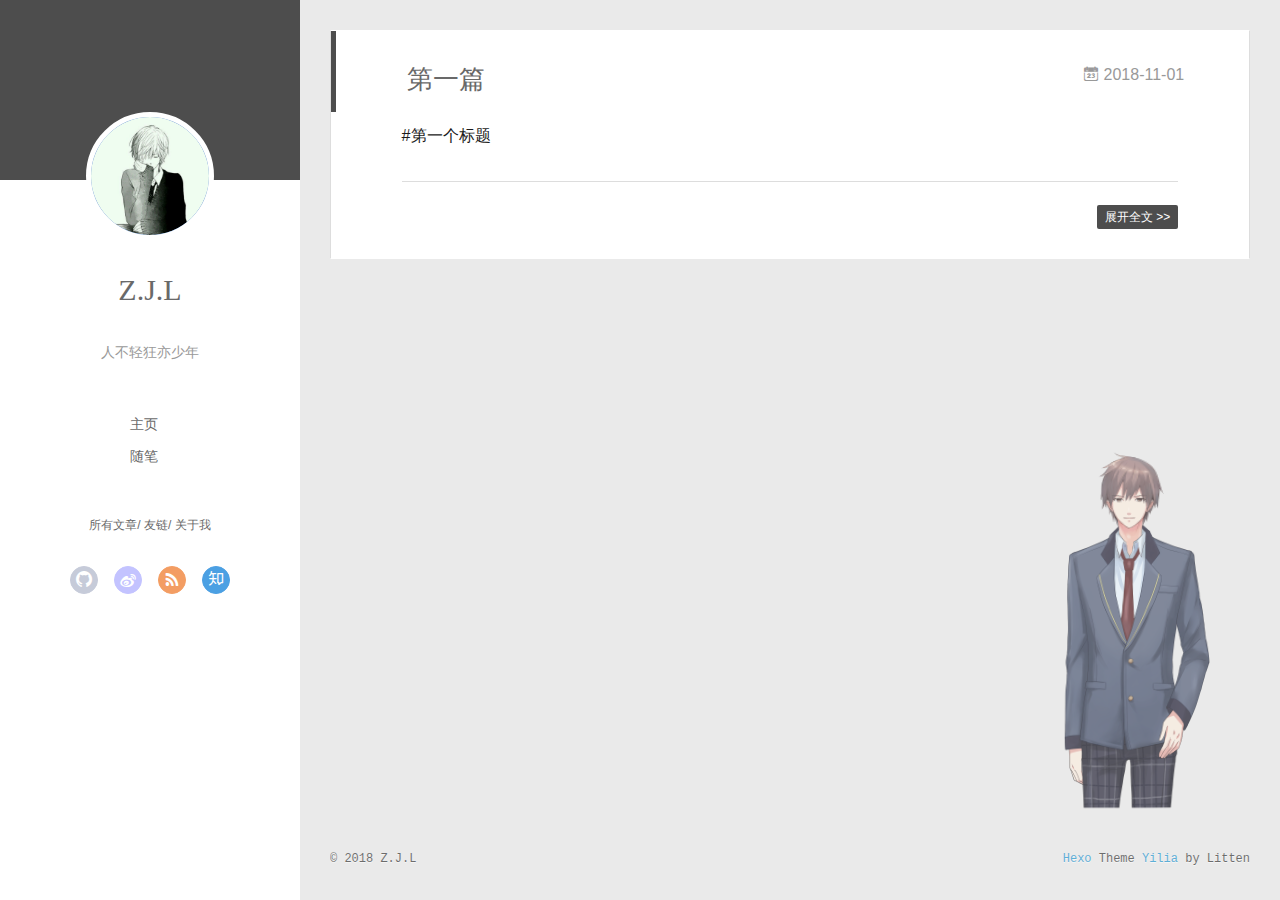
==== commit 9e0dc0a3: "Site updated: 2018-11-02 12:38:45" ====
--- a/index.html
+++ b/index.html
@@ -49,7 +49,7 @@
 		  <h1 class="header-author"><a href="/">Z.J.L</a></h1>
 		</hgroup>
 		
-		<p class="header-subtitle">人不轻狂枉少年</p>
+		<p class="header-subtitle">人不轻狂亦少年</p>
 		
 
 		<nav class="header-menu">
@@ -109,7 +109,7 @@
 			  <h1 class="header-author js-header-author">Z.J.L</h1>
 			</hgroup>
 			
-			<p class="header-subtitle"><i class="icon icon-quo-left"></i>人不轻狂枉少年<i class="icon icon-quo-right"></i></p>
+			<p class="header-subtitle"><i class="icon icon-quo-left"></i>人不轻狂亦少年<i class="icon icon-quo-right"></i></p>
 			
 			
 			
@@ -466,5 +466,5 @@
 
 </div>
   </div>
-</body>
+<script src="/live2dw/lib/L2Dwidget.min.js?0c58a1486de42ac6cc1c59c7d98ae887"></script><script>L2Dwidget.init({"model":{"jsonPath":"/live2dw/assets/chitose.model.json"},"log":false,"pluginJsPath":"lib/","pluginModelPath":"assets/","pluginRootPath":"live2dw/","tagMode":false});</script></body>
 </html>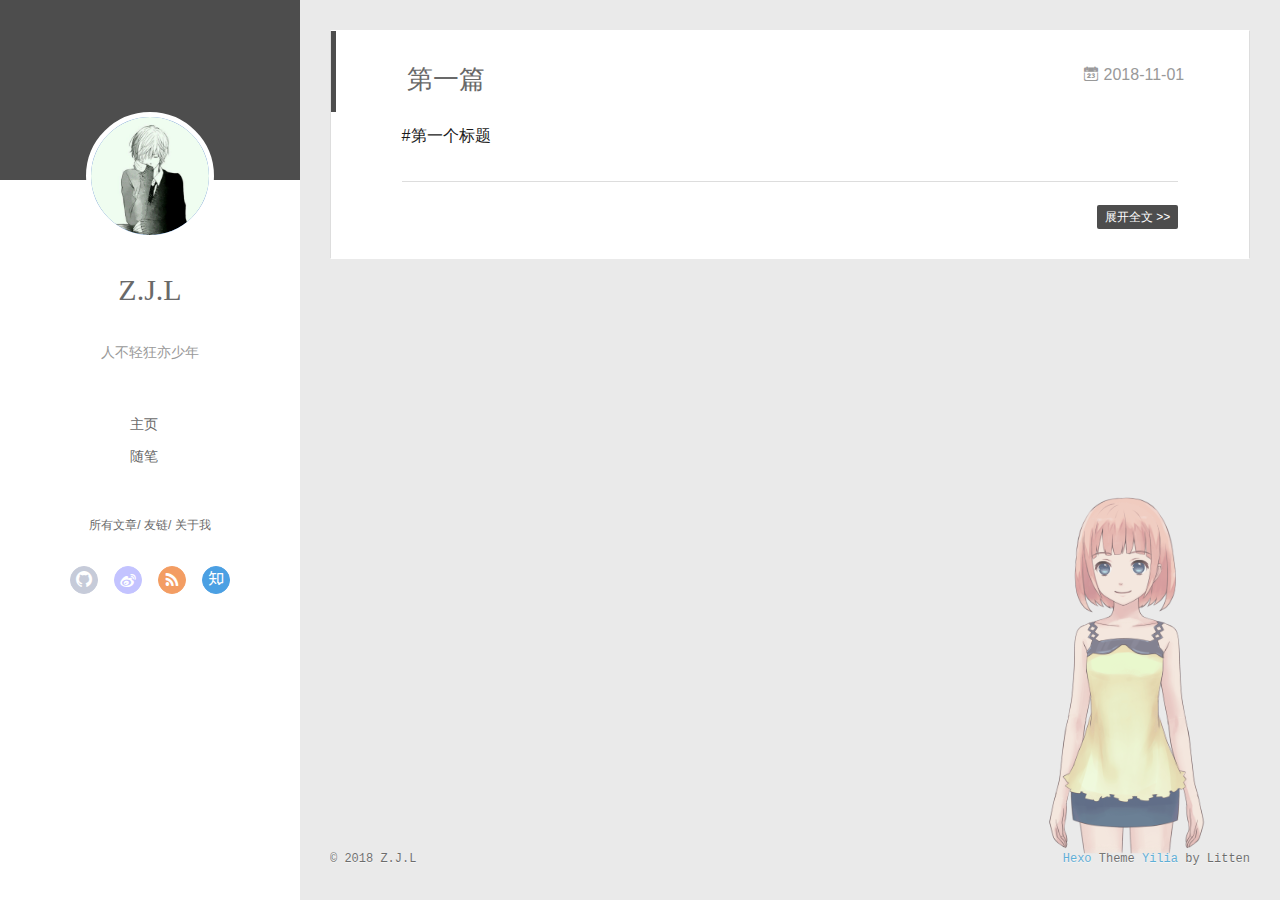
==== commit fc7ee0c4: "Site updated: 2018-11-02 12:45:08" ====
--- a/index.html
+++ b/index.html
@@ -466,5 +466,5 @@
 
 </div>
   </div>
-<script src="/live2dw/lib/L2Dwidget.min.js?0c58a1486de42ac6cc1c59c7d98ae887"></script><script>L2Dwidget.init({"model":{"jsonPath":"/live2dw/assets/chitose.model.json"},"log":false,"pluginJsPath":"lib/","pluginModelPath":"assets/","pluginRootPath":"live2dw/","tagMode":false});</script></body>
+<script src="/live2dw/lib/L2Dwidget.min.js?0c58a1486de42ac6cc1c59c7d98ae887"></script><script>L2Dwidget.init({"model":{"jsonPath":"/live2dw/assets/Epsilon2.1.model.json"},"log":false,"pluginJsPath":"lib/","pluginModelPath":"assets/","pluginRootPath":"live2dw/","tagMode":false});</script></body>
 </html>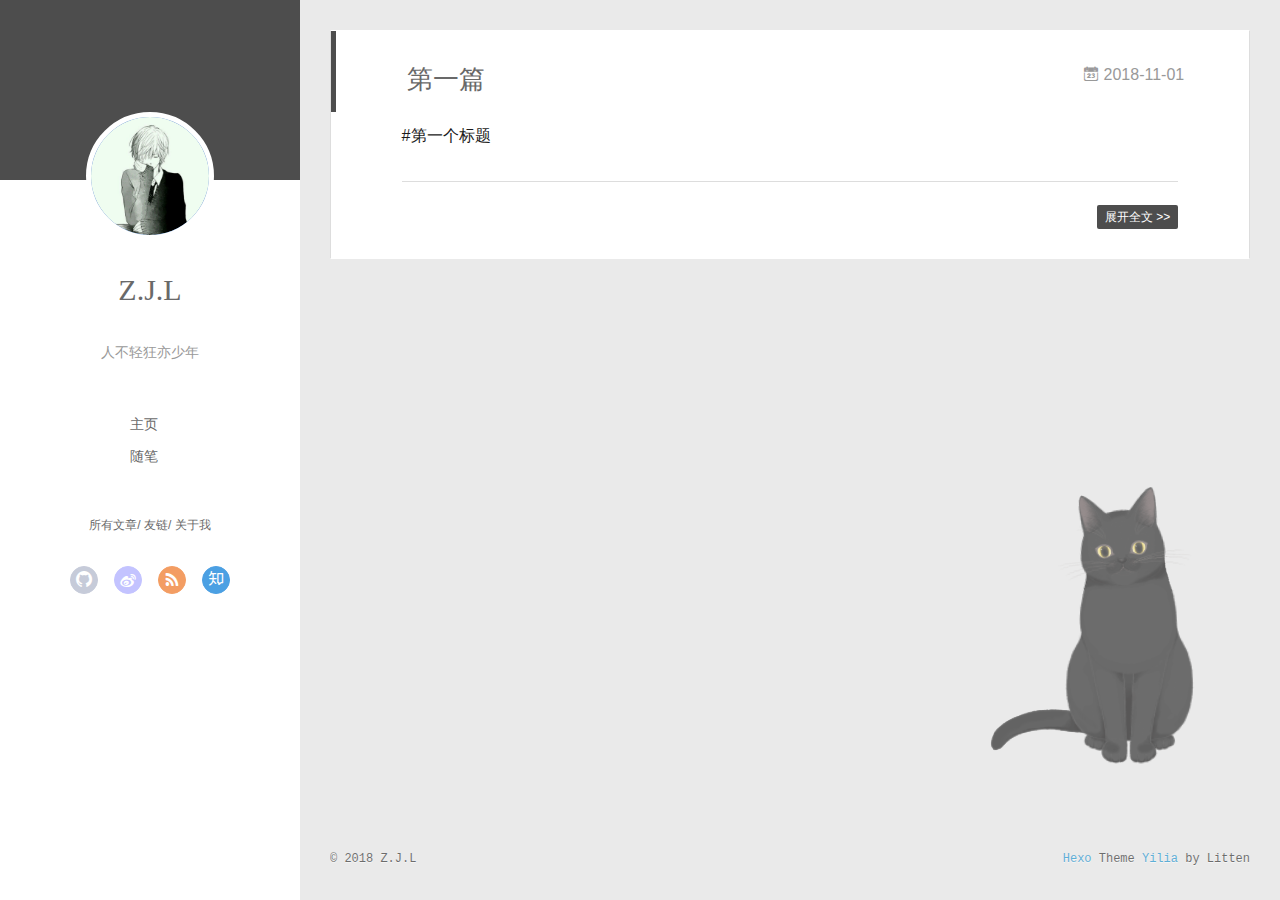
==== commit 92dace43: "Site updated: 2018-11-02 13:02:52" ====
--- a/index.html
+++ b/index.html
@@ -466,5 +466,5 @@
 
 </div>
   </div>
-<script src="/live2dw/lib/L2Dwidget.min.js?0c58a1486de42ac6cc1c59c7d98ae887"></script><script>L2Dwidget.init({"model":{"jsonPath":"/live2dw/assets/Epsilon2.1.model.json"},"log":false,"pluginJsPath":"lib/","pluginModelPath":"assets/","pluginRootPath":"live2dw/","tagMode":false});</script></body>
+<script src="/live2dw/lib/L2Dwidget.min.js?0c58a1486de42ac6cc1c59c7d98ae887"></script><script>L2Dwidget.init({"model":{"jsonPath":"/live2dw/assets/hijiki.model.json"},"log":false,"pluginJsPath":"lib/","pluginModelPath":"assets/","pluginRootPath":"live2dw/","tagMode":false});</script></body>
 </html>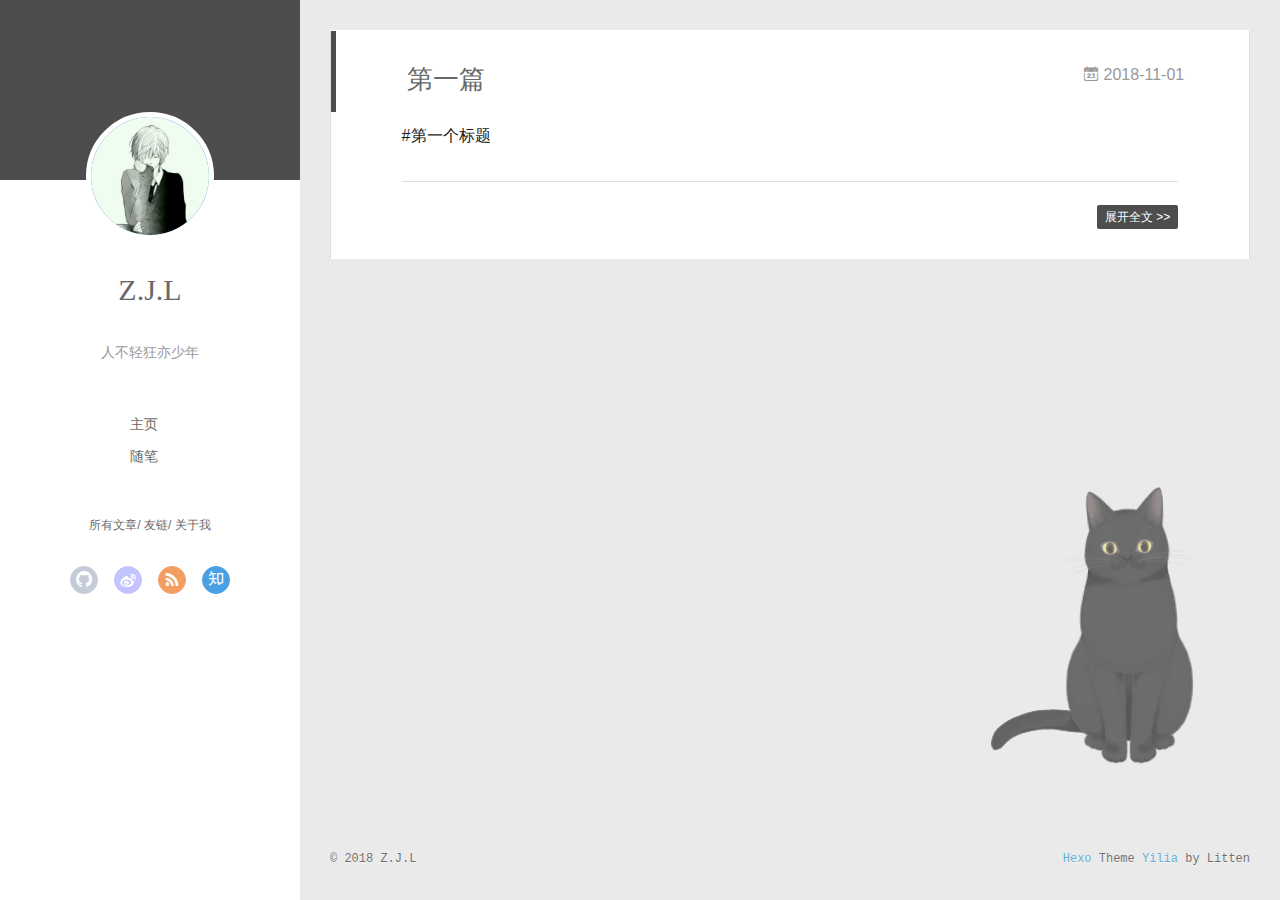
==== commit 33259b4b: "Site updated: 2018-11-02 22:57:09" ====
--- a/index.html
+++ b/index.html
@@ -466,5 +466,5 @@
 
 </div>
   </div>
-<script src="/live2dw/lib/L2Dwidget.min.js?0c58a1486de42ac6cc1c59c7d98ae887"></script><script>L2Dwidget.init({"model":{"jsonPath":"/live2dw/assets/hijiki.model.json"},"log":false,"pluginJsPath":"lib/","pluginModelPath":"assets/","pluginRootPath":"live2dw/","tagMode":false});</script></body>
+<script src="/live2dw/lib/L2Dwidget.min.js?0c58a1486de42ac6cc1c59c7d98ae887"></script><script>L2Dwidget.init({"model":{"jsonPath":"/live2dw/assets/hijiki.model.json"},"mobile":{"show":false},"log":false,"pluginJsPath":"lib/","pluginModelPath":"assets/","pluginRootPath":"live2dw/","tagMode":false});</script></body>
 </html>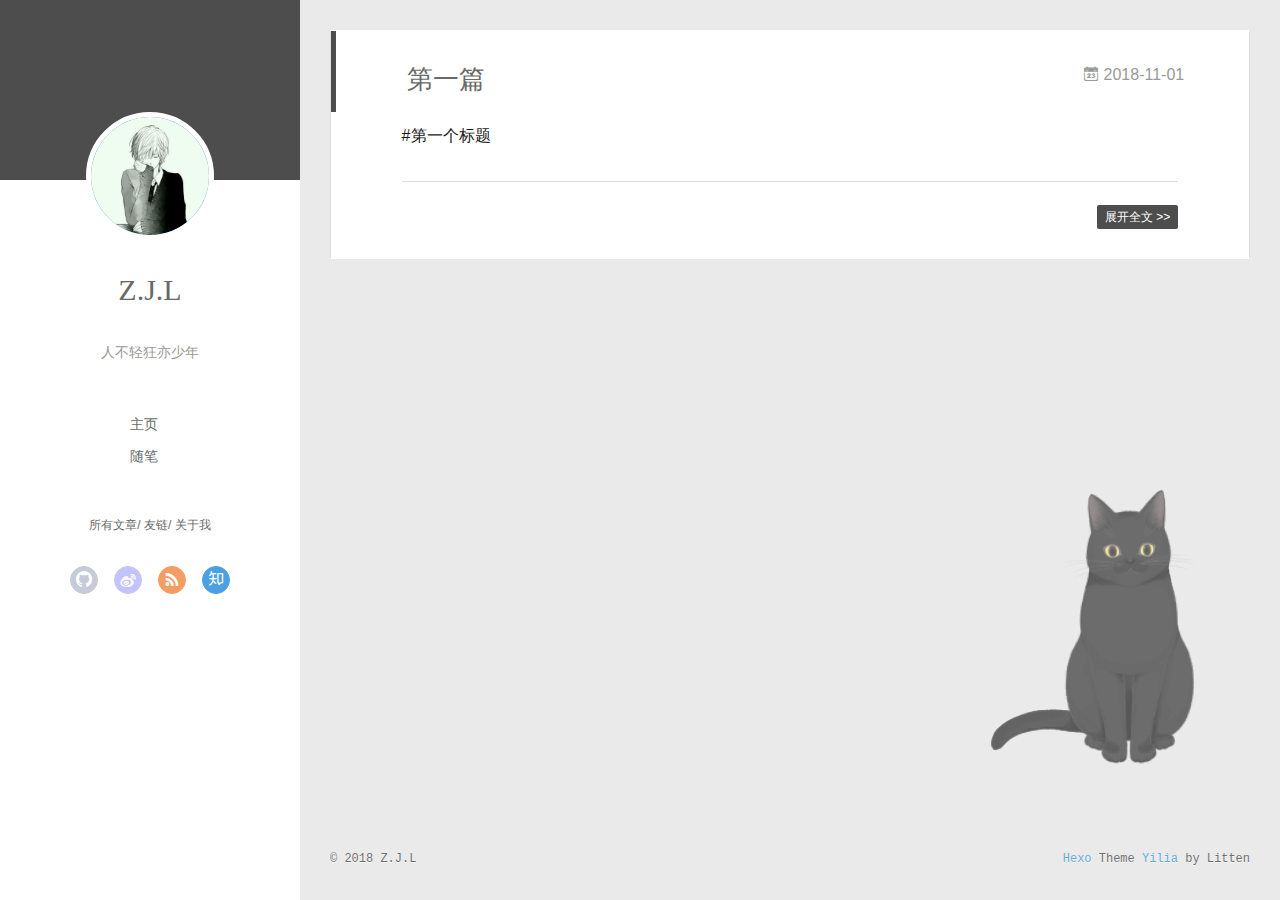
==== commit a073baea: "Site updated: 2018-11-02 23:00:17" ====
--- a/index.html
+++ b/index.html
@@ -466,5 +466,5 @@
 
 </div>
   </div>
-<script src="/live2dw/lib/L2Dwidget.min.js?0c58a1486de42ac6cc1c59c7d98ae887"></script><script>L2Dwidget.init({"model":{"jsonPath":"/live2dw/assets/hijiki.model.json"},"mobile":{"show":false},"log":false,"pluginJsPath":"lib/","pluginModelPath":"assets/","pluginRootPath":"live2dw/","tagMode":false});</script></body>
+<script src="/live2dw/lib/L2Dwidget.min.js?0c58a1486de42ac6cc1c59c7d98ae887"></script><script>L2Dwidget.init({"model":{"jsonPath":"/live2dw/assets/hijiki.model.json"},"log":false,"pluginJsPath":"lib/","pluginModelPath":"assets/","pluginRootPath":"live2dw/","tagMode":false});</script></body>
 </html>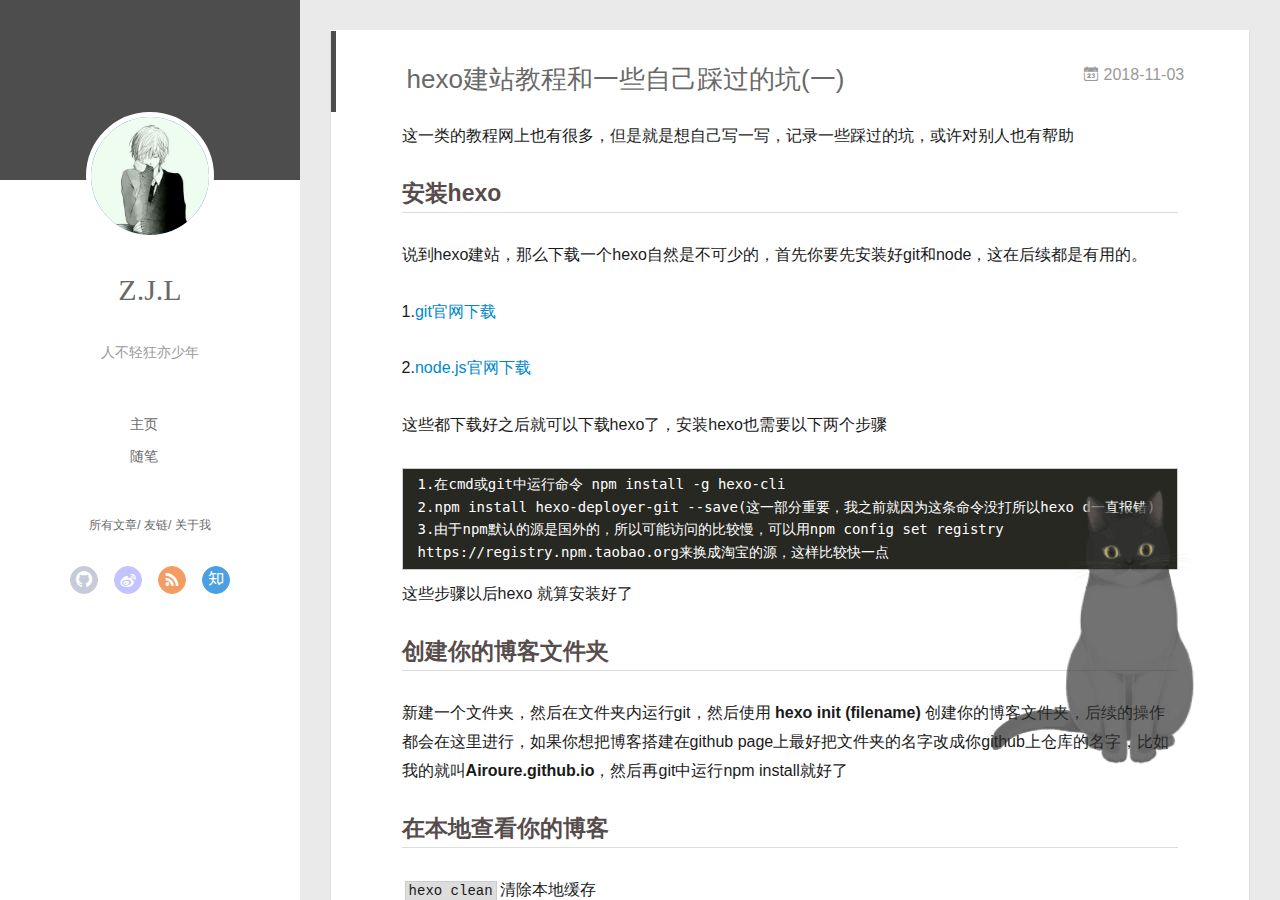
==== commit 2b28e73a: "Site updated: 2018-11-03 10:26:02" ====
--- a/index.html
+++ b/index.html
@@ -155,6 +155,82 @@
           </div>
           <div id="js-content" class="content-ll">
             
+  
+    <article id="post-hexo建站教程和一些自己踩过的坑-一" class="article article-type-post  article-index" itemscope="" itemprop="blogPost">
+  <div class="article-inner">
+    
+      <header class="article-header">
+        
+  
+    <h1 itemprop="name">
+      <a class="article-title" href="/2018/11/03/hexo建站教程和一些自己踩过的坑-一/">hexo建站教程和一些自己踩过的坑(一)</a>
+    </h1>
+  
+
+        
+        <a href="/2018/11/03/hexo建站教程和一些自己踩过的坑-一/" class="archive-article-date">
+  	<time datetime="2018-11-03T02:17:20.000Z" itemprop="datePublished"><i class="icon-calendar icon"></i>2018-11-03</time>
+</a>
+        
+      </header>
+    
+    <div class="article-entry" itemprop="articleBody">
+      
+        <p>这一类的教程网上也有很多，但是就是想自己写一写，记录一些踩过的坑，或许对别人也有帮助</p>
+<h2 id="安装hexo"><a href="#安装hexo" class="headerlink" title="安装hexo"></a>安装hexo</h2><p>说到hexo建站，那么下载一个hexo自然是不可少的，首先你要先安装好git和node，这在后续都是有用的。</p>
+<p>1.<a href="https://desktop.github.com/" target="_blank" rel="noopener">git官网下载</a></p>
+<p>2.<a href="https://nodejs.org/en/" target="_blank" rel="noopener">node.js官网下载</a></p>
+<p>这些都下载好之后就可以下载hexo了，安装hexo也需要以下两个步骤</p>
+<pre><code>1.在cmd或git中运行命令 npm install -g hexo-cli
+2.npm install hexo-deployer-git --save(这一部分重要，我之前就因为这条命令没打所以hexo d一直报错)
+3.由于npm默认的源是国外的，所以可能访问的比较慢，可以用npm config set registry https://registry.npm.taobao.org来换成淘宝的源，这样比较快一点
+</code></pre><p>这些步骤以后hexo 就算安装好了</p>
+<h2 id="创建你的博客文件夹"><a href="#创建你的博客文件夹" class="headerlink" title="创建你的博客文件夹"></a>创建你的博客文件夹</h2><p>新建一个文件夹，然后在文件夹内运行git，然后使用 <strong>hexo init (filename)</strong> 创建你的博客文件夹，后续的操作都会在这里进行，如果你想把博客搭建在github page上最好把文件夹的名字改成你github上仓库的名字，比如我的就叫<strong>Airoure.github.io</strong>，然后再git中运行npm install就好了</p>
+<h2 id="在本地查看你的博客"><a href="#在本地查看你的博客" class="headerlink" title="在本地查看你的博客"></a>在本地查看你的博客</h2><p><code>hexo clean</code>清除本地缓存</p>
+<p><code>hexo g</code>生成网站静态文件到public文件夹</p>
+<p><code>hexo s</code>在本地端口运行你的网站</p>
+<p>到这一步你的博客算是初步完成了</p>
+
+      
+
+      
+    </div>
+    <div class="article-info article-info-index">
+      
+      
+      
+
+      
+        <p class="article-more-link">
+          <a class="article-more-a" href="/2018/11/03/hexo建站教程和一些自己踩过的坑-一/">展开全文 >></a>
+        </p>
+      
+
+      
+      <div class="clearfix"></div>
+    </div>
+  </div>
+</article>
+
+<aside class="wrap-side-operation">
+    <div class="mod-side-operation">
+        
+        <div class="jump-container" id="js-jump-container" style="display:none;">
+            <a href="javascript:void(0)" class="mod-side-operation__jump-to-top">
+                <i class="icon-font icon-back"></i>
+            </a>
+            <div id="js-jump-plan-container" class="jump-plan-container" style="top: -11px;">
+                <i class="icon-font icon-plane jump-plane"></i>
+            </div>
+        </div>
+        
+        
+    </div>
+</aside>
+
+
+
+
   
     <article id="post-第一篇" class="article article-type-post  article-index" itemscope="" itemprop="blogPost">
   <div class="article-inner">
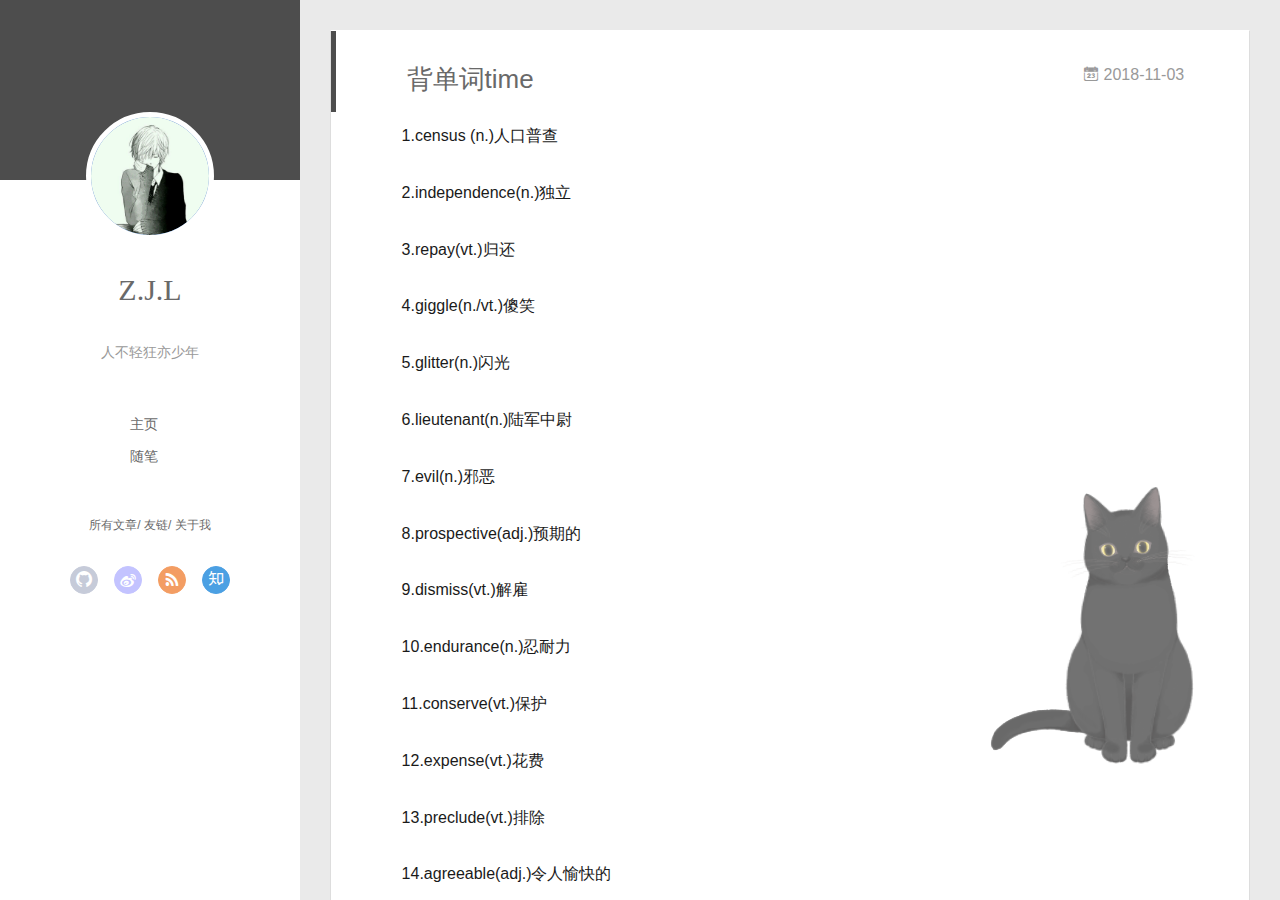
==== commit 6329f2e3: "Site updated: 2018-11-03 22:51:46" ====
--- a/index.html
+++ b/index.html
@@ -155,6 +155,85 @@
           </div>
           <div id="js-content" class="content-ll">
             
+  
+    <article id="post-背单词time" class="article article-type-post  article-index" itemscope="" itemprop="blogPost">
+  <div class="article-inner">
+    
+      <header class="article-header">
+        
+  
+    <h1 itemprop="name">
+      <a class="article-title" href="/2018/11/03/背单词time/">背单词time</a>
+    </h1>
+  
+
+        
+        <a href="/2018/11/03/背单词time/" class="archive-article-date">
+  	<time datetime="2018-11-03T14:33:37.000Z" itemprop="datePublished"><i class="icon-calendar icon"></i>2018-11-03</time>
+</a>
+        
+      </header>
+    
+    <div class="article-entry" itemprop="articleBody">
+      
+        <p>1.census (n.)人口普查</p>
+<p>2.independence(n.)独立</p>
+<p>3.repay(vt.)归还</p>
+<p>4.giggle(n./vt.)傻笑</p>
+<p>5.glitter(n.)闪光</p>
+<p>6.lieutenant(n.)陆军中尉</p>
+<p>7.evil(n.)邪恶</p>
+<p>8.prospective(adj.)预期的</p>
+<p>9.dismiss(vt.)解雇</p>
+<p>10.endurance(n.)忍耐力</p>
+<p>11.conserve(vt.)保护</p>
+<p>12.expense(vt.)花费</p>
+<p>13.preclude(vt.)排除</p>
+<p>14.agreeable(adj.)令人愉快的</p>
+<p>15.sticky(adj.)粘性的</p>
+<p>16.marsh(n.)湿地</p>
+<p>17.patron(n.)资助人</p>
+
+      
+
+      
+    </div>
+    <div class="article-info article-info-index">
+      
+      
+      
+
+      
+        <p class="article-more-link">
+          <a class="article-more-a" href="/2018/11/03/背单词time/">展开全文 >></a>
+        </p>
+      
+
+      
+      <div class="clearfix"></div>
+    </div>
+  </div>
+</article>
+
+<aside class="wrap-side-operation">
+    <div class="mod-side-operation">
+        
+        <div class="jump-container" id="js-jump-container" style="display:none;">
+            <a href="javascript:void(0)" class="mod-side-operation__jump-to-top">
+                <i class="icon-font icon-back"></i>
+            </a>
+            <div id="js-jump-plan-container" class="jump-plan-container" style="top: -11px;">
+                <i class="icon-font icon-plane jump-plane"></i>
+            </div>
+        </div>
+        
+        
+    </div>
+</aside>
+
+
+
+
   
     <article id="post-hexo建站教程和一些自己踩过的坑-一" class="article article-type-post  article-index" itemscope="" itemprop="blogPost">
   <div class="article-inner">
